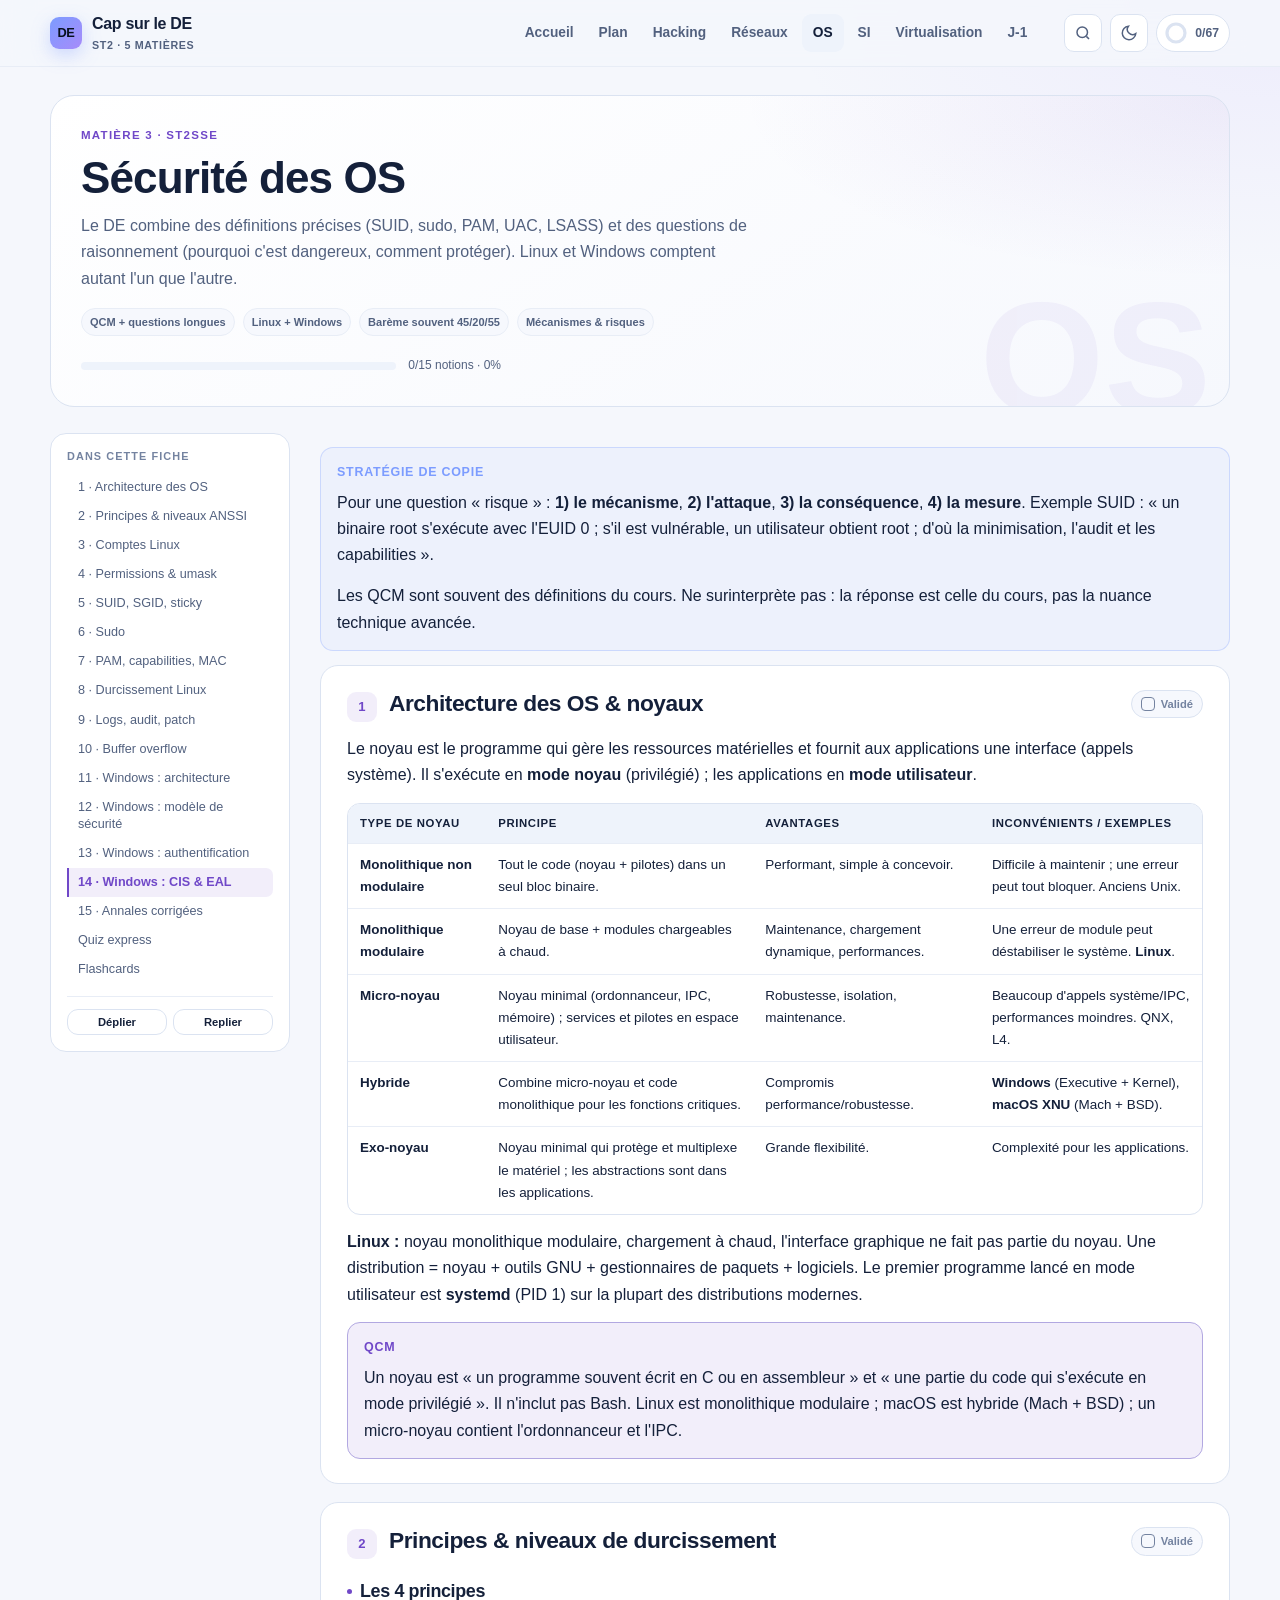
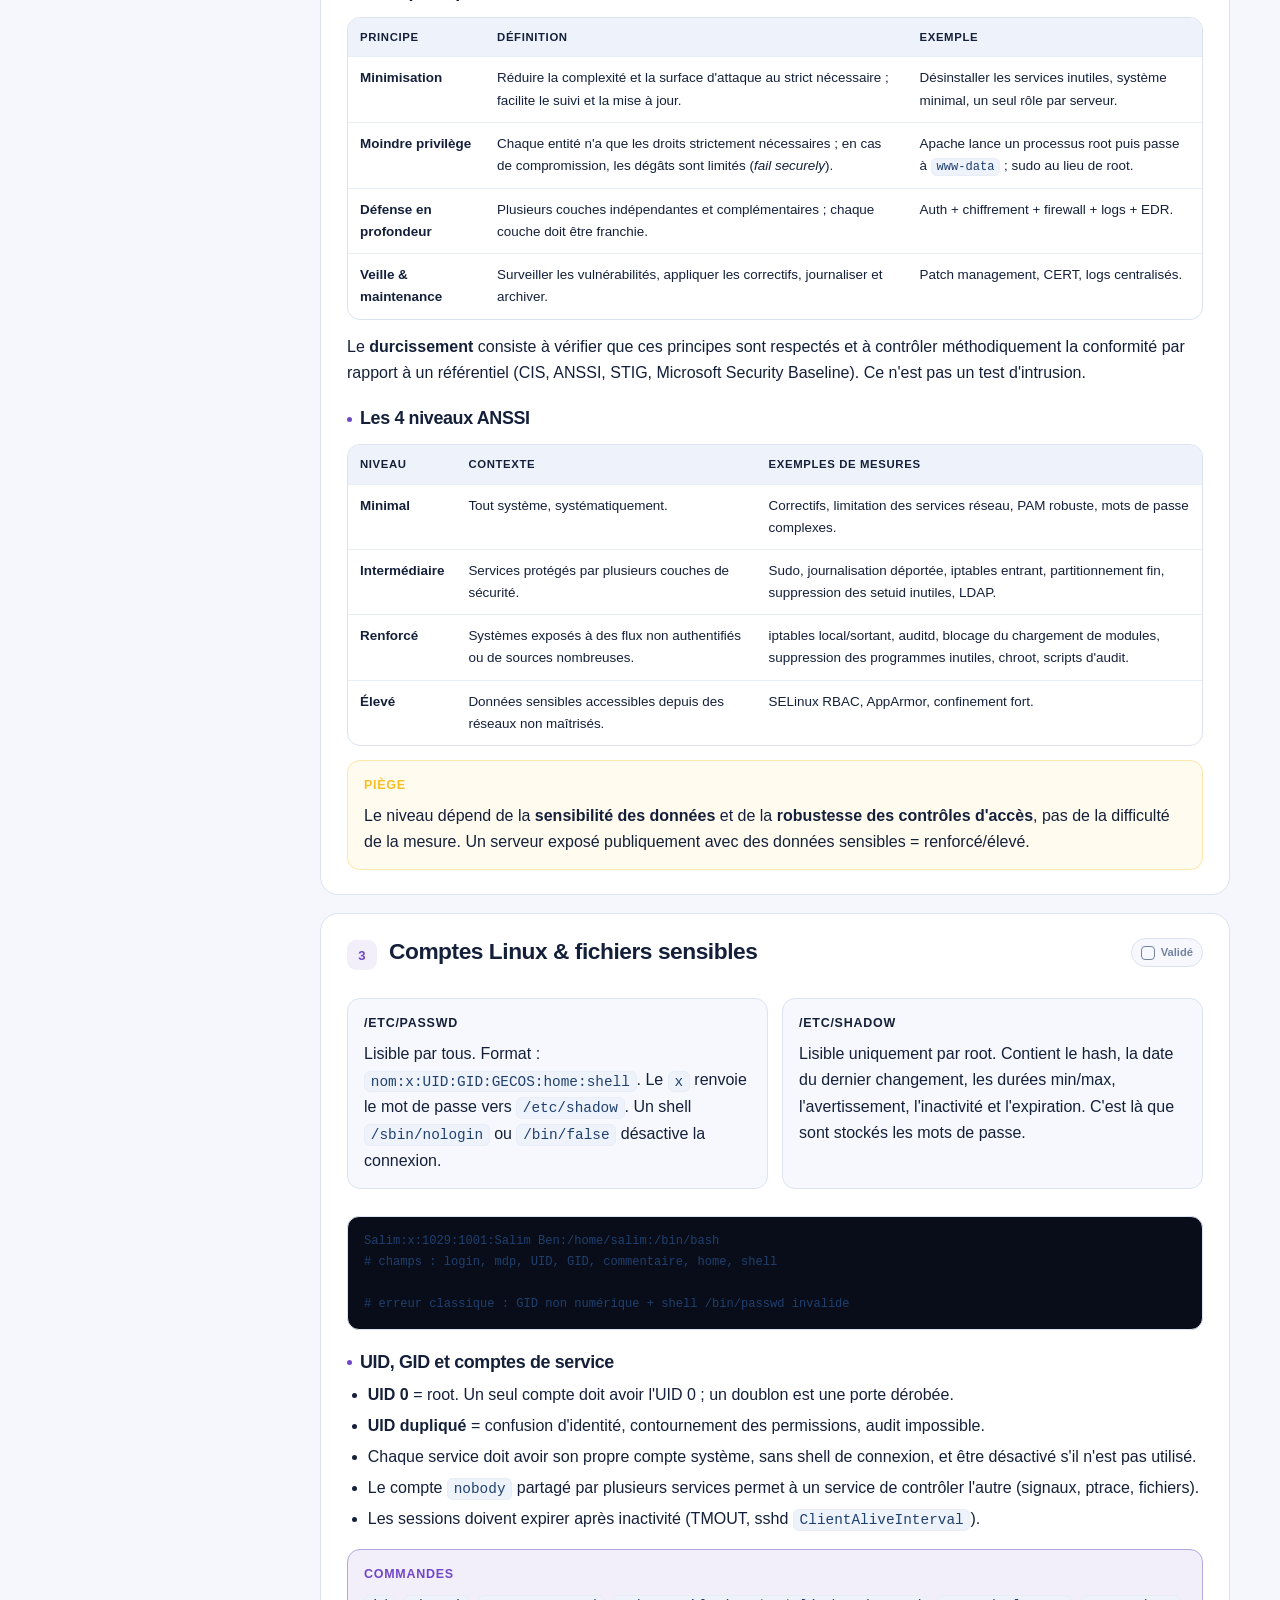
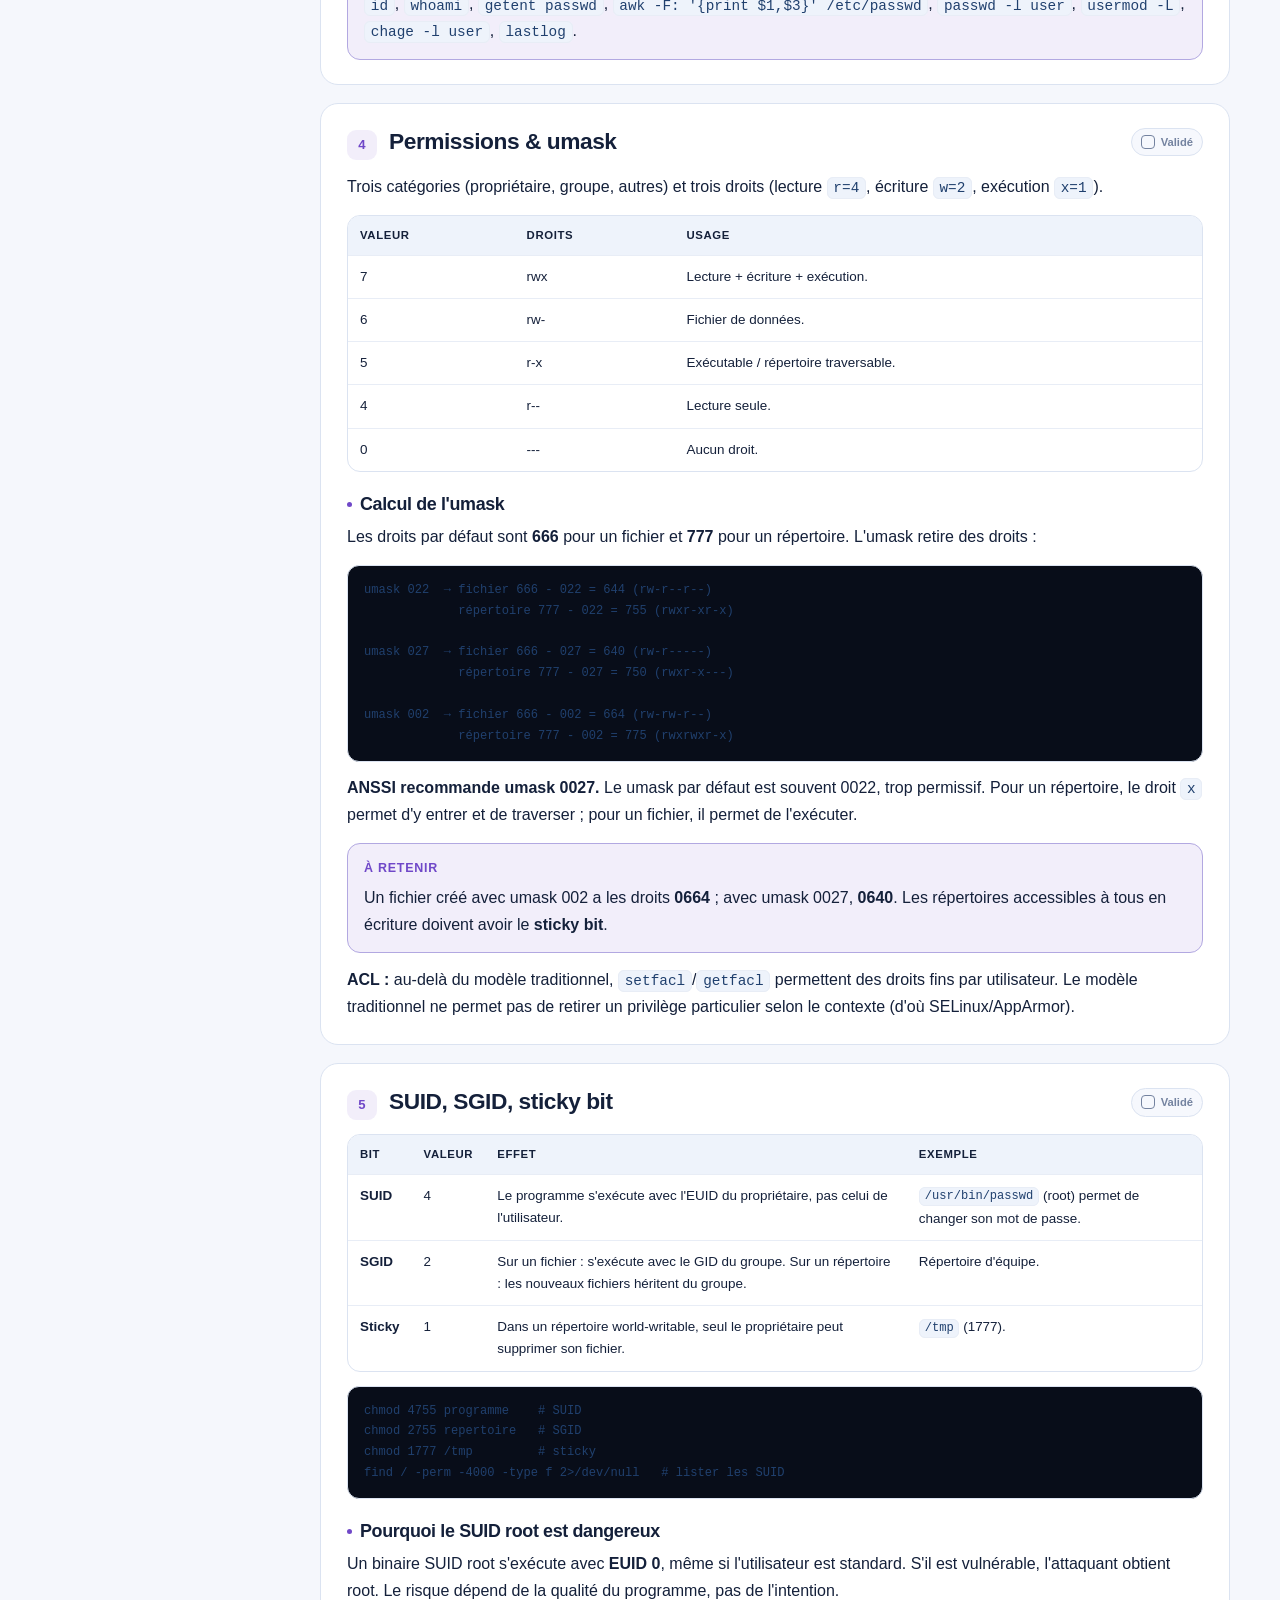
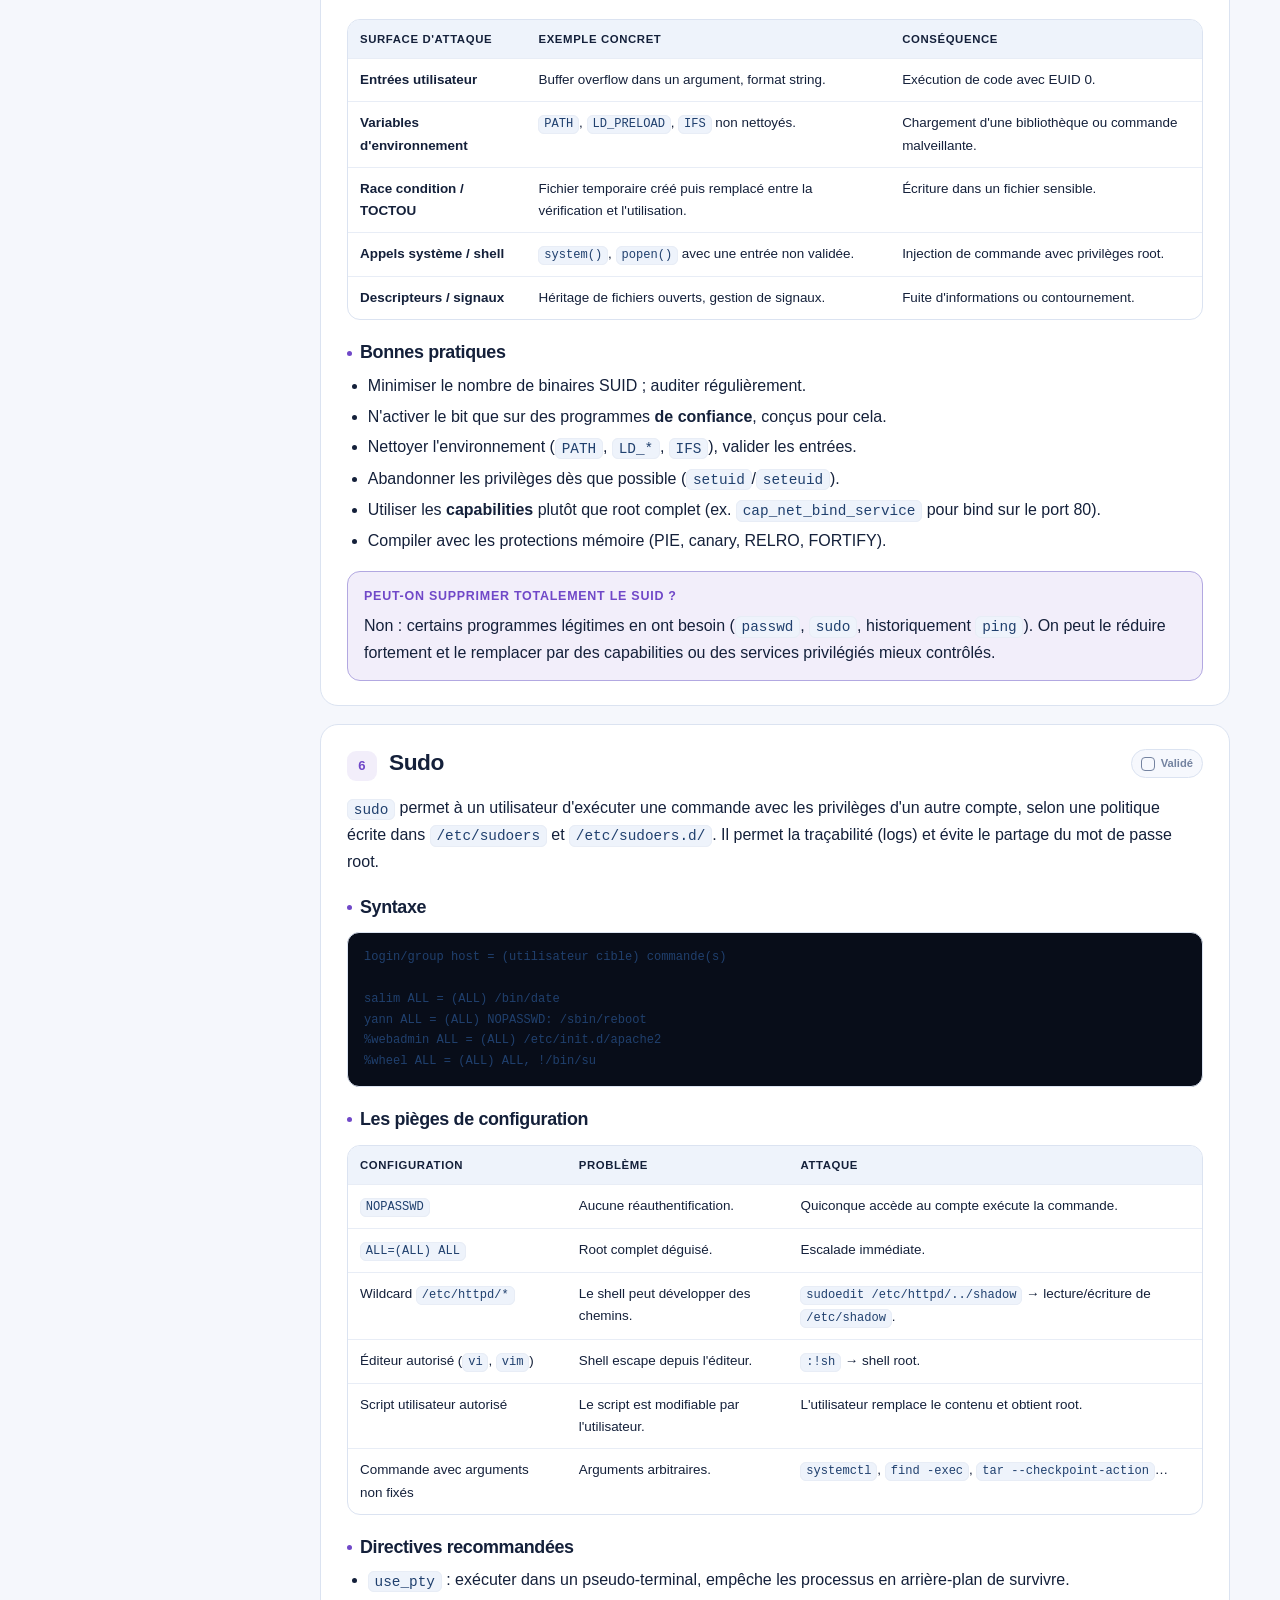
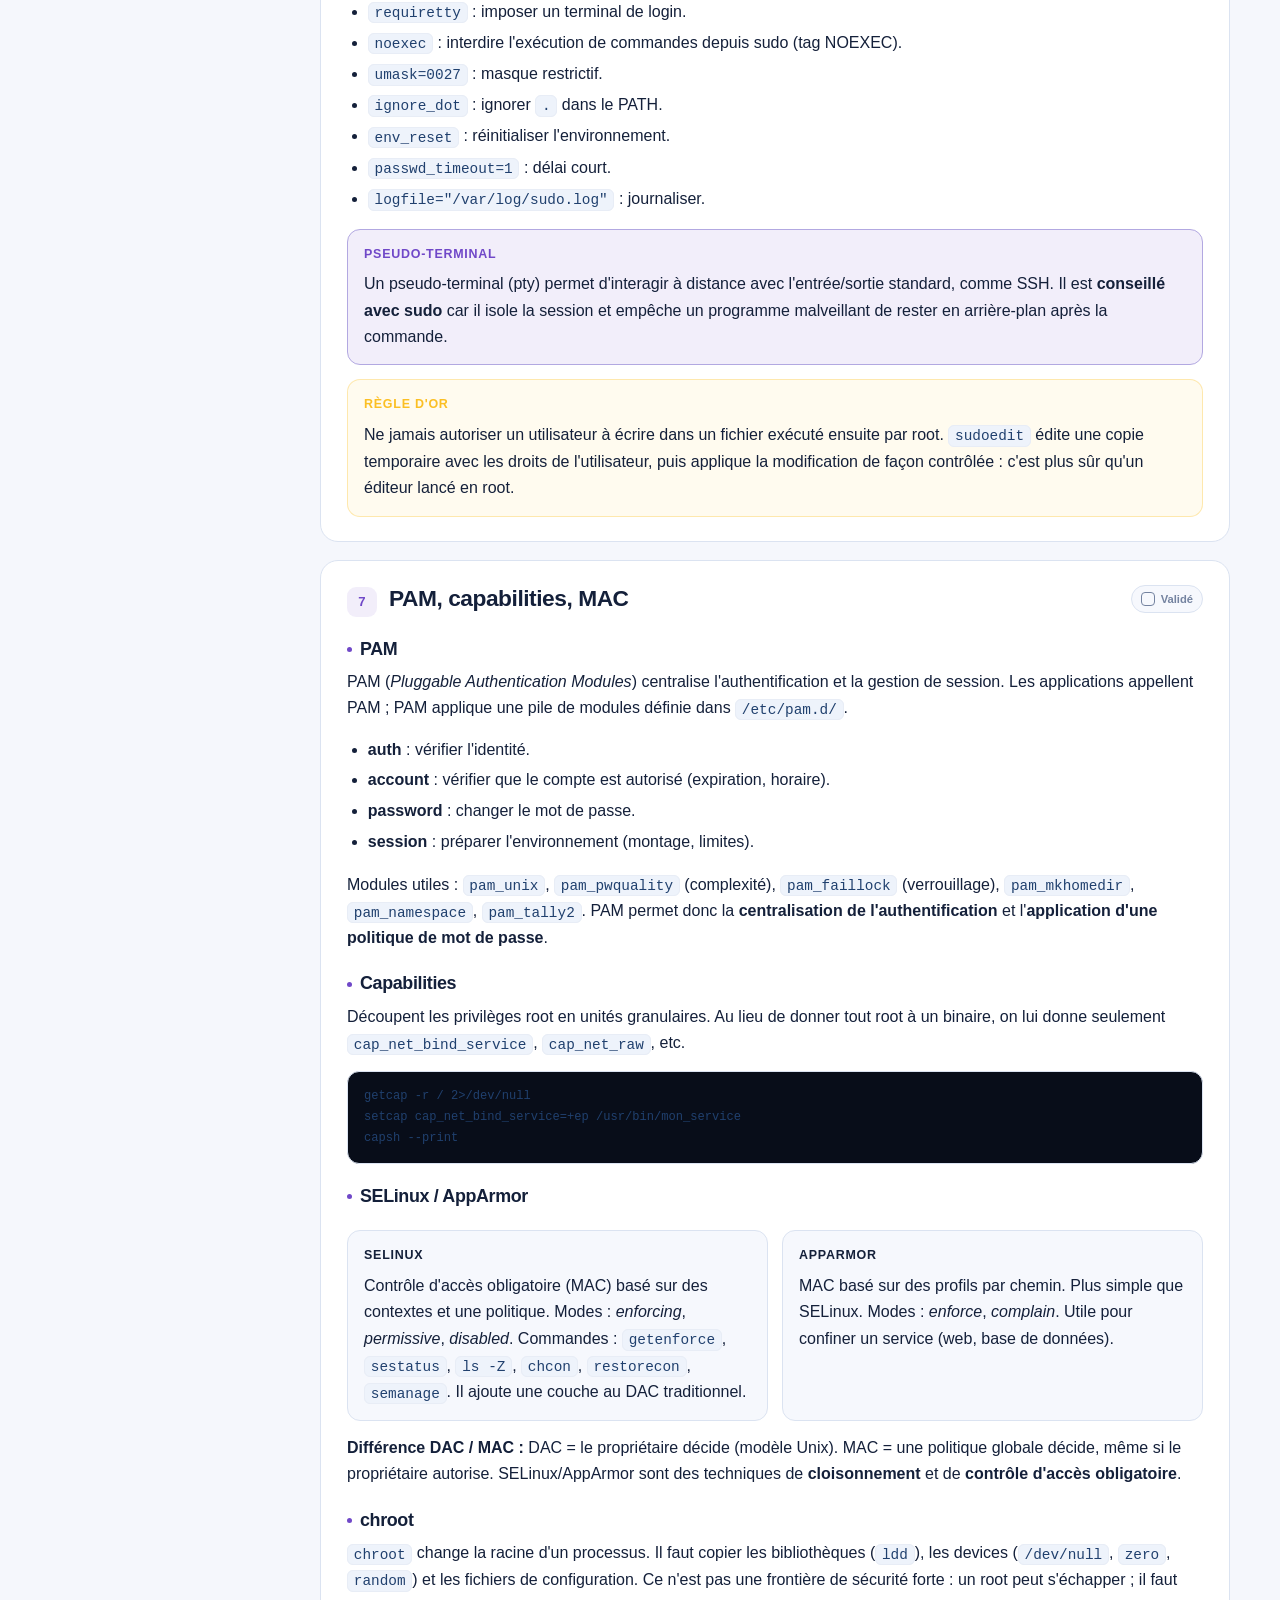
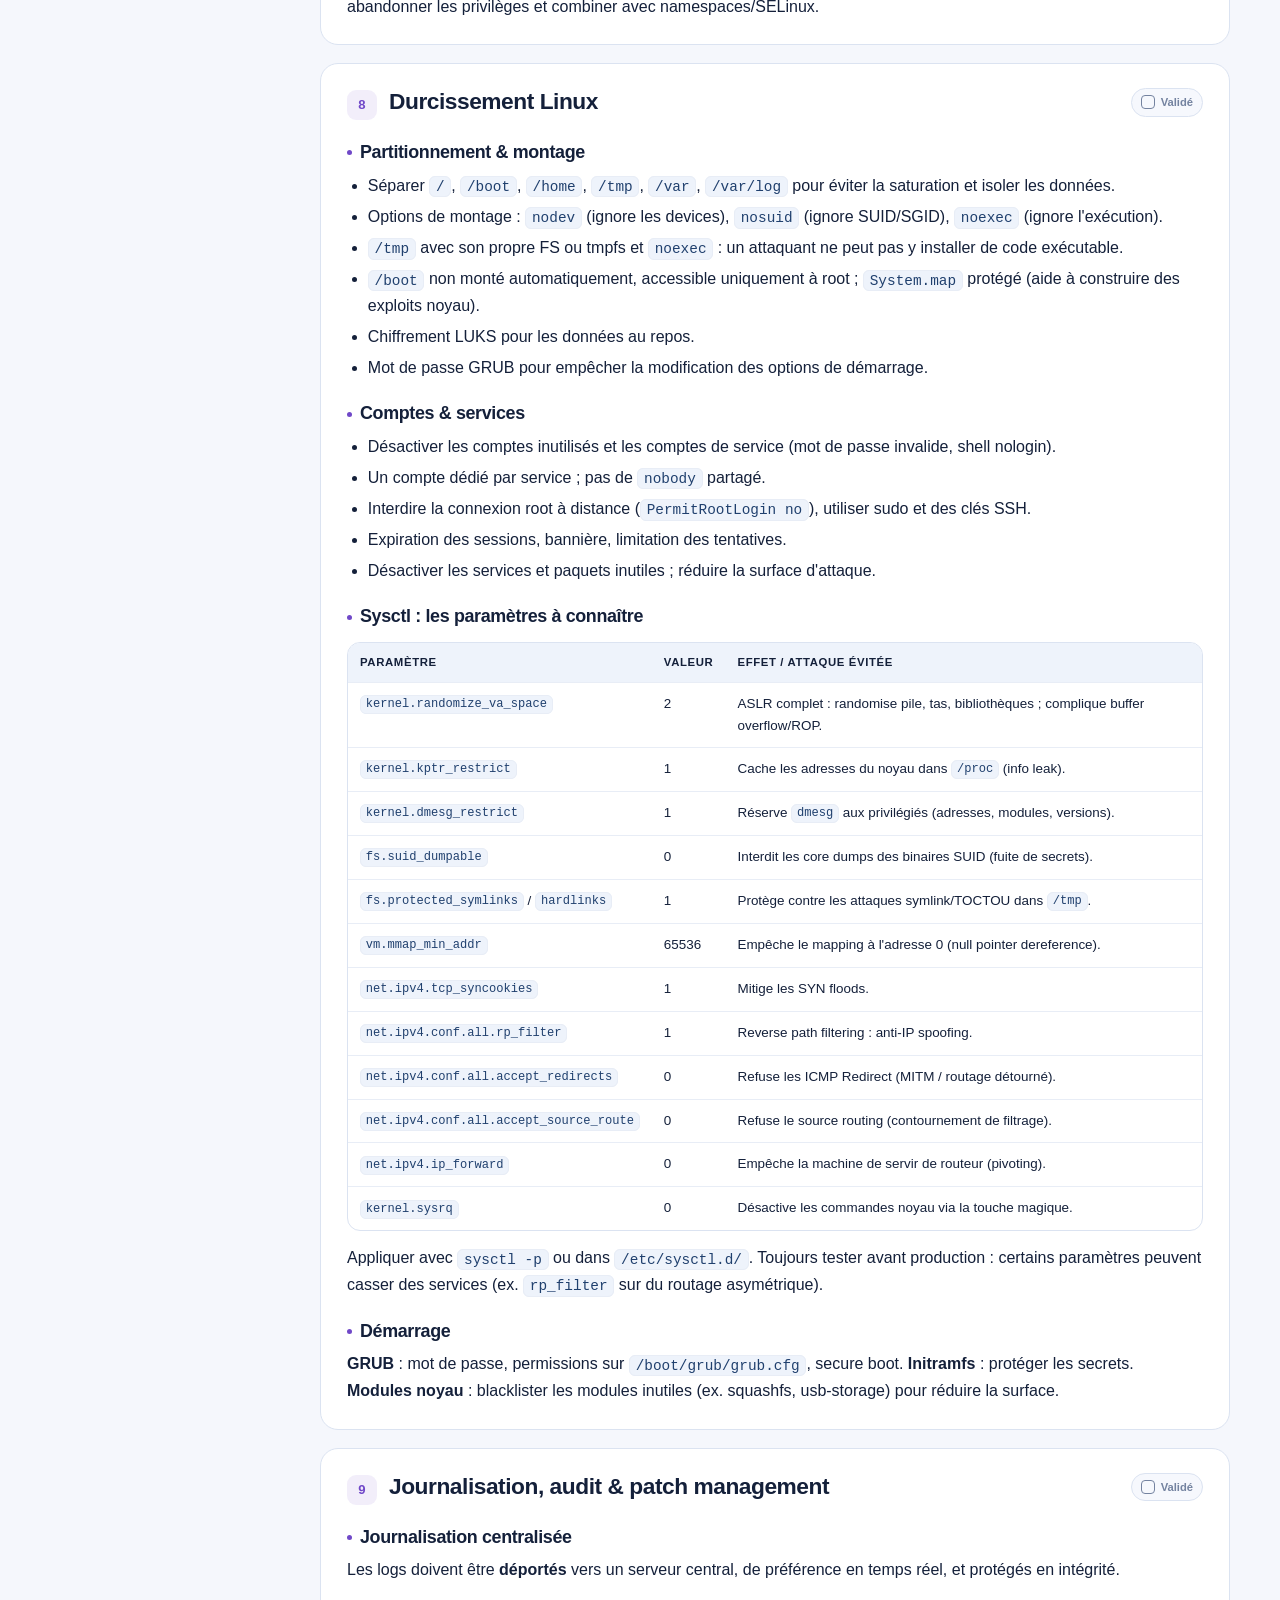
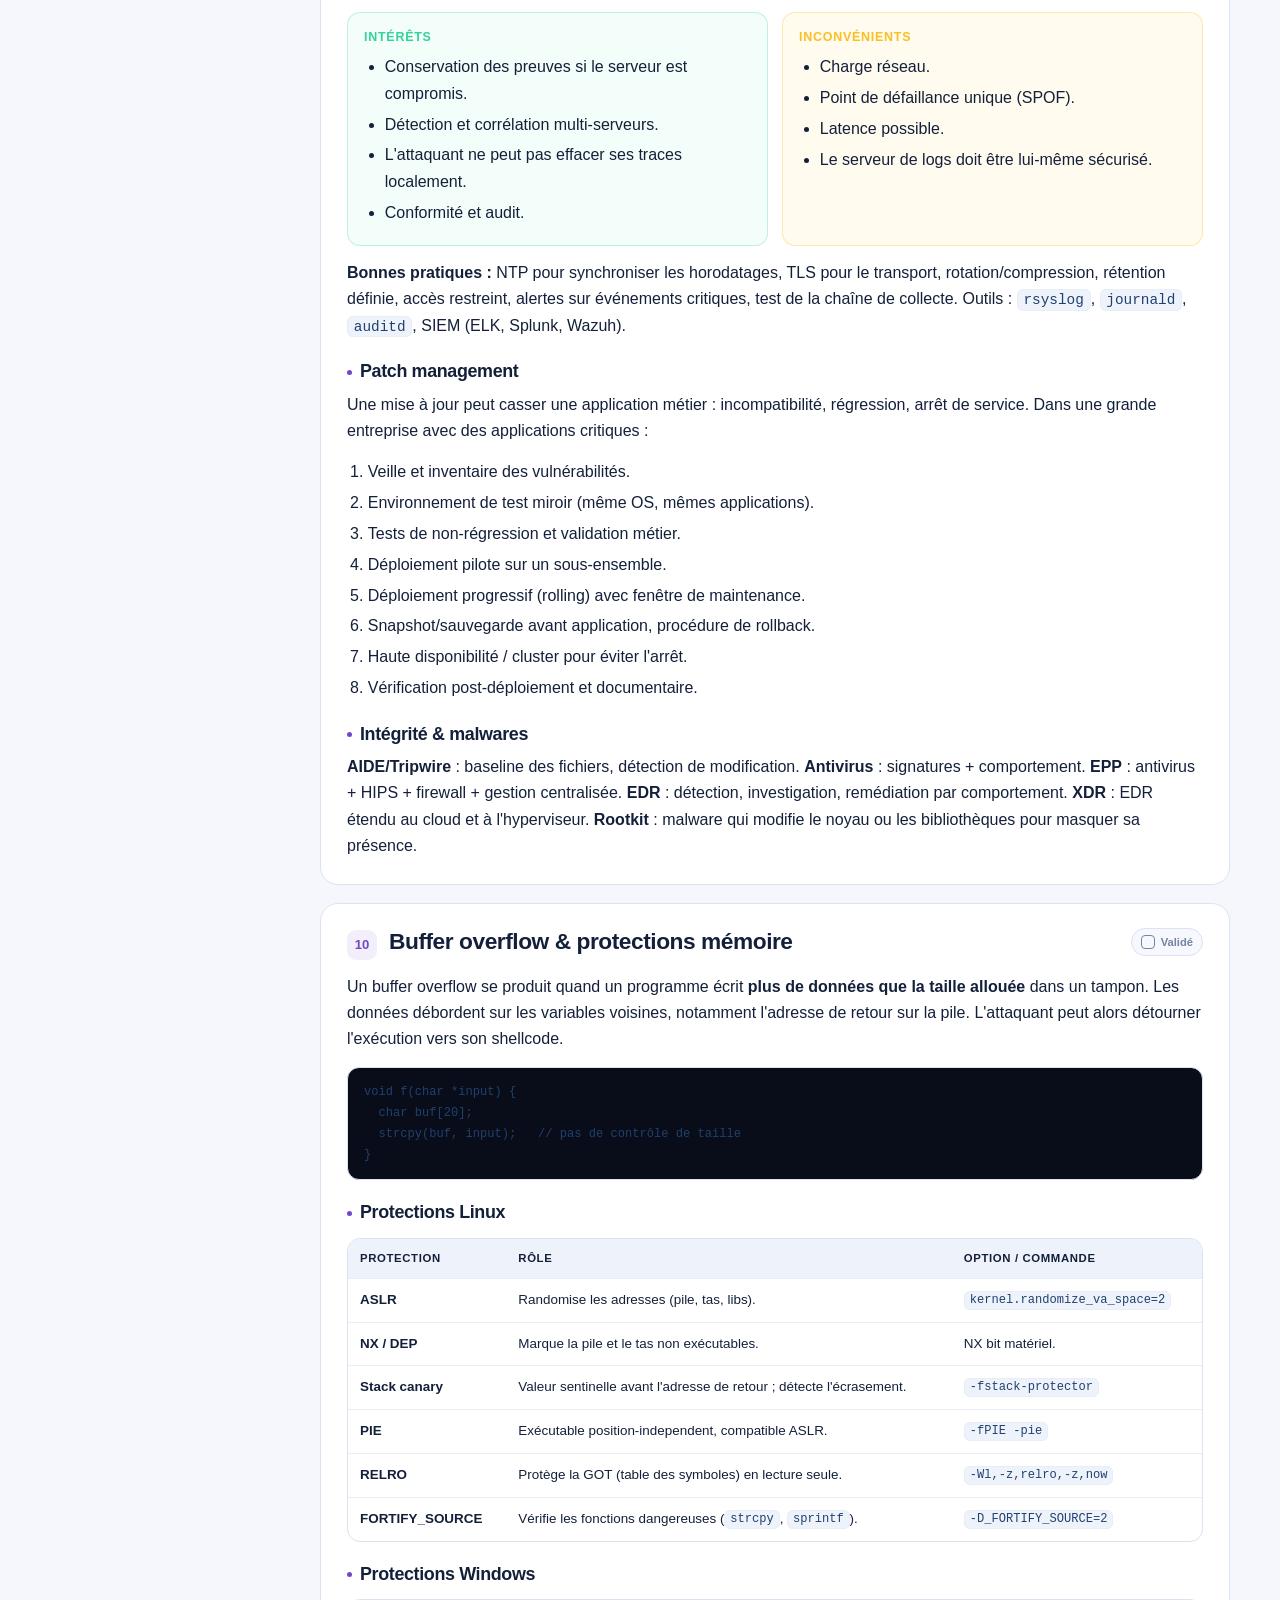
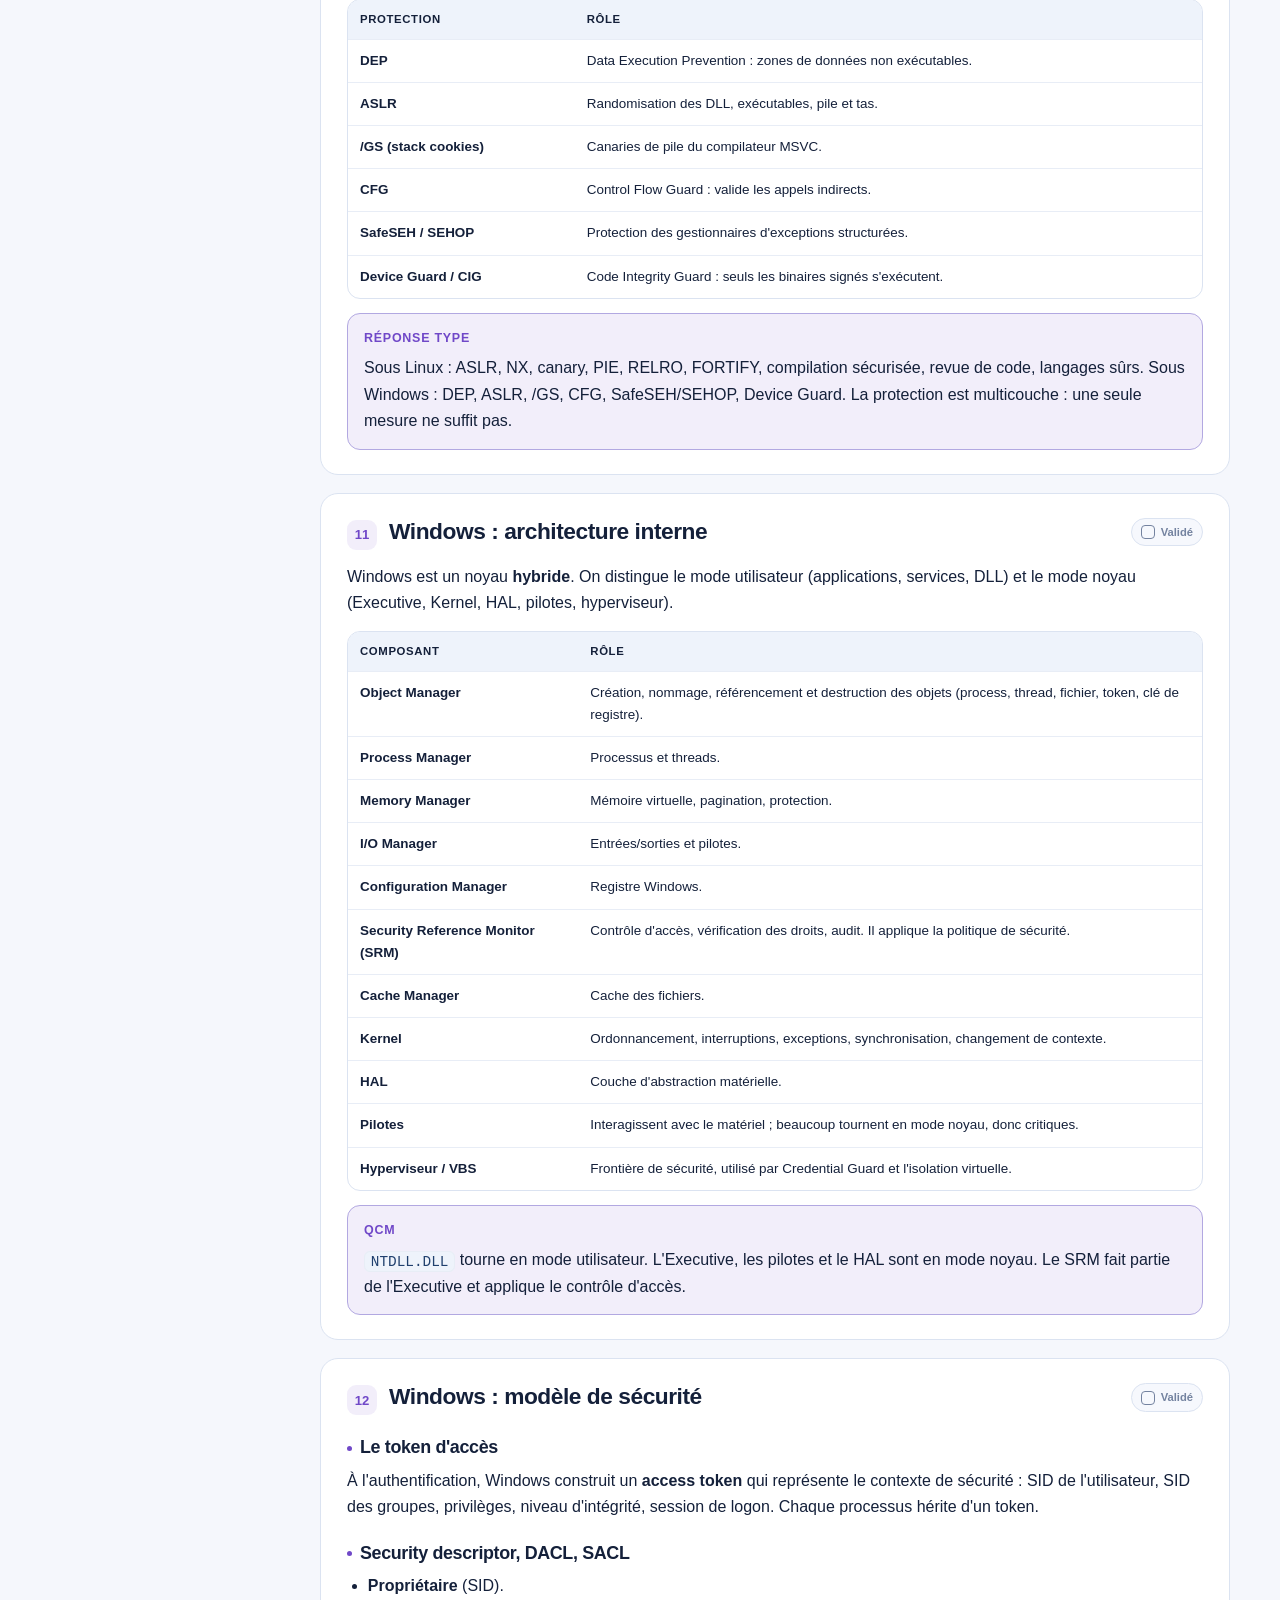
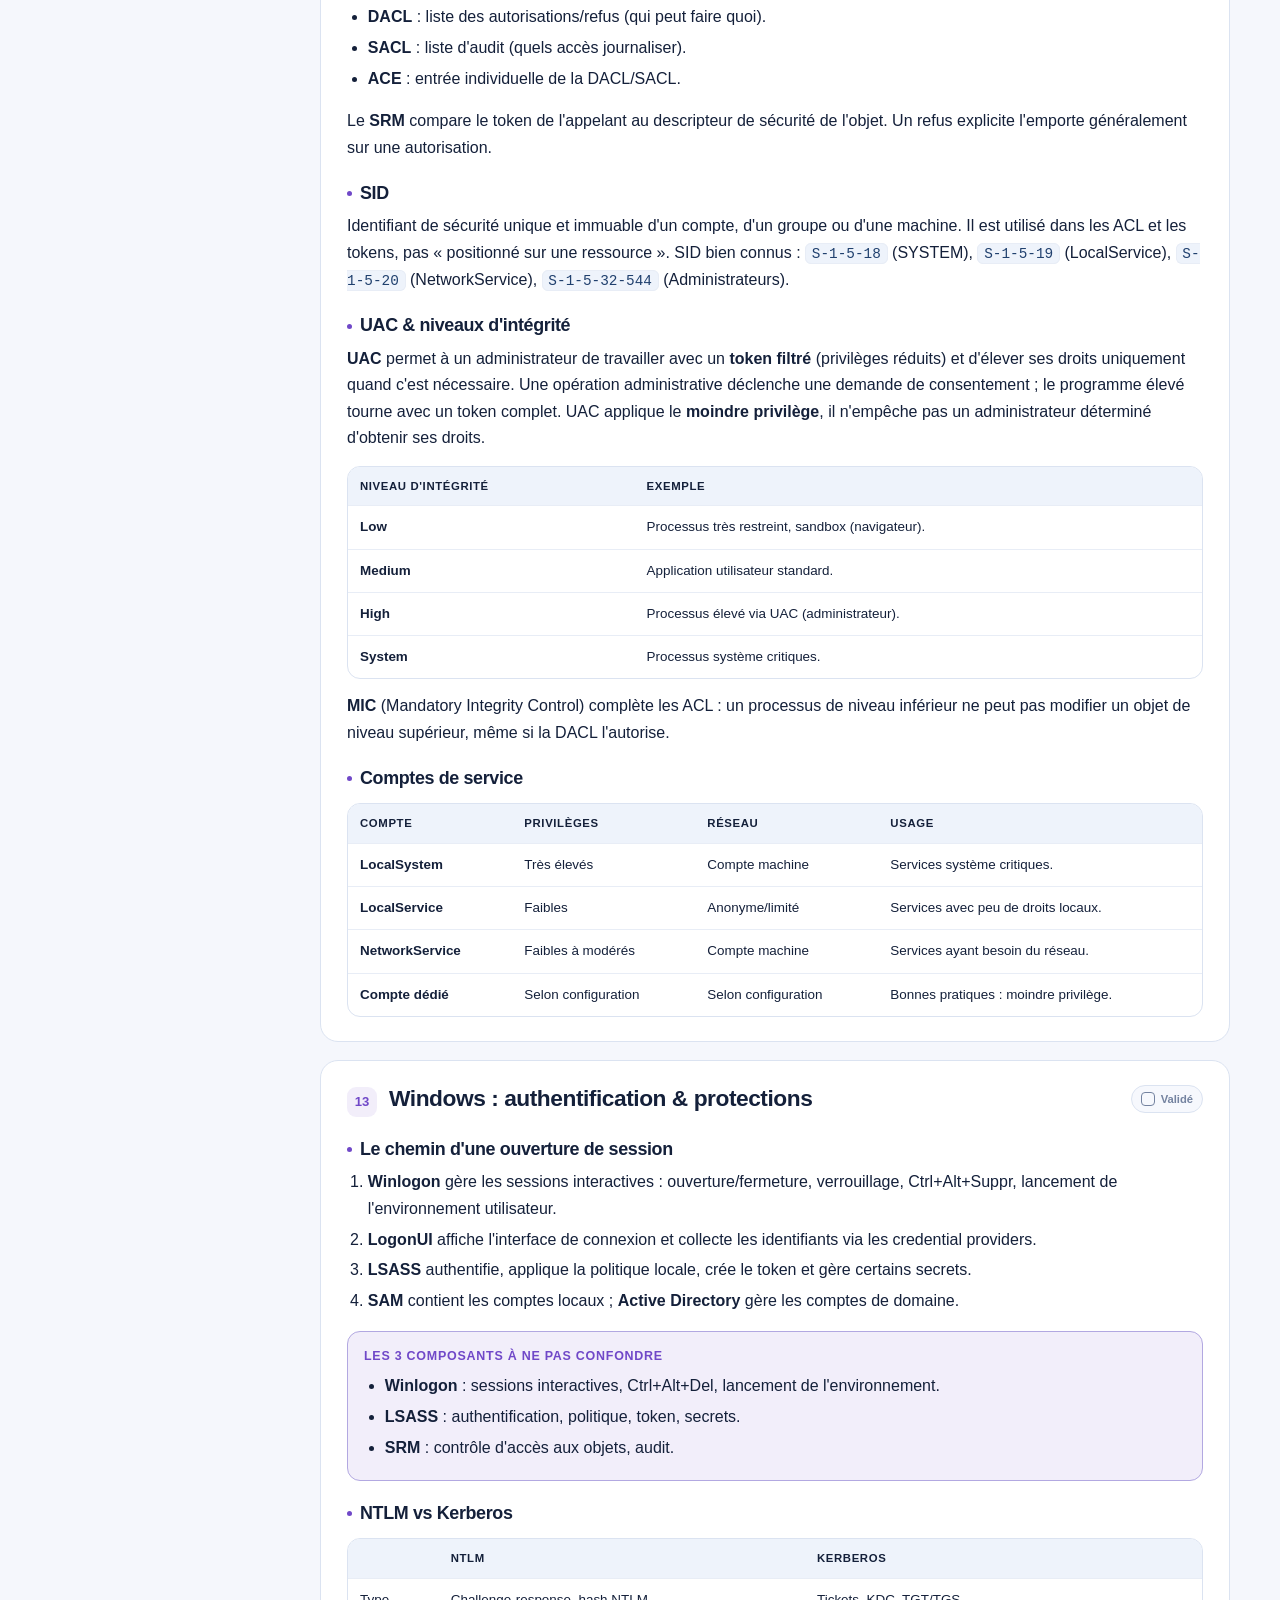
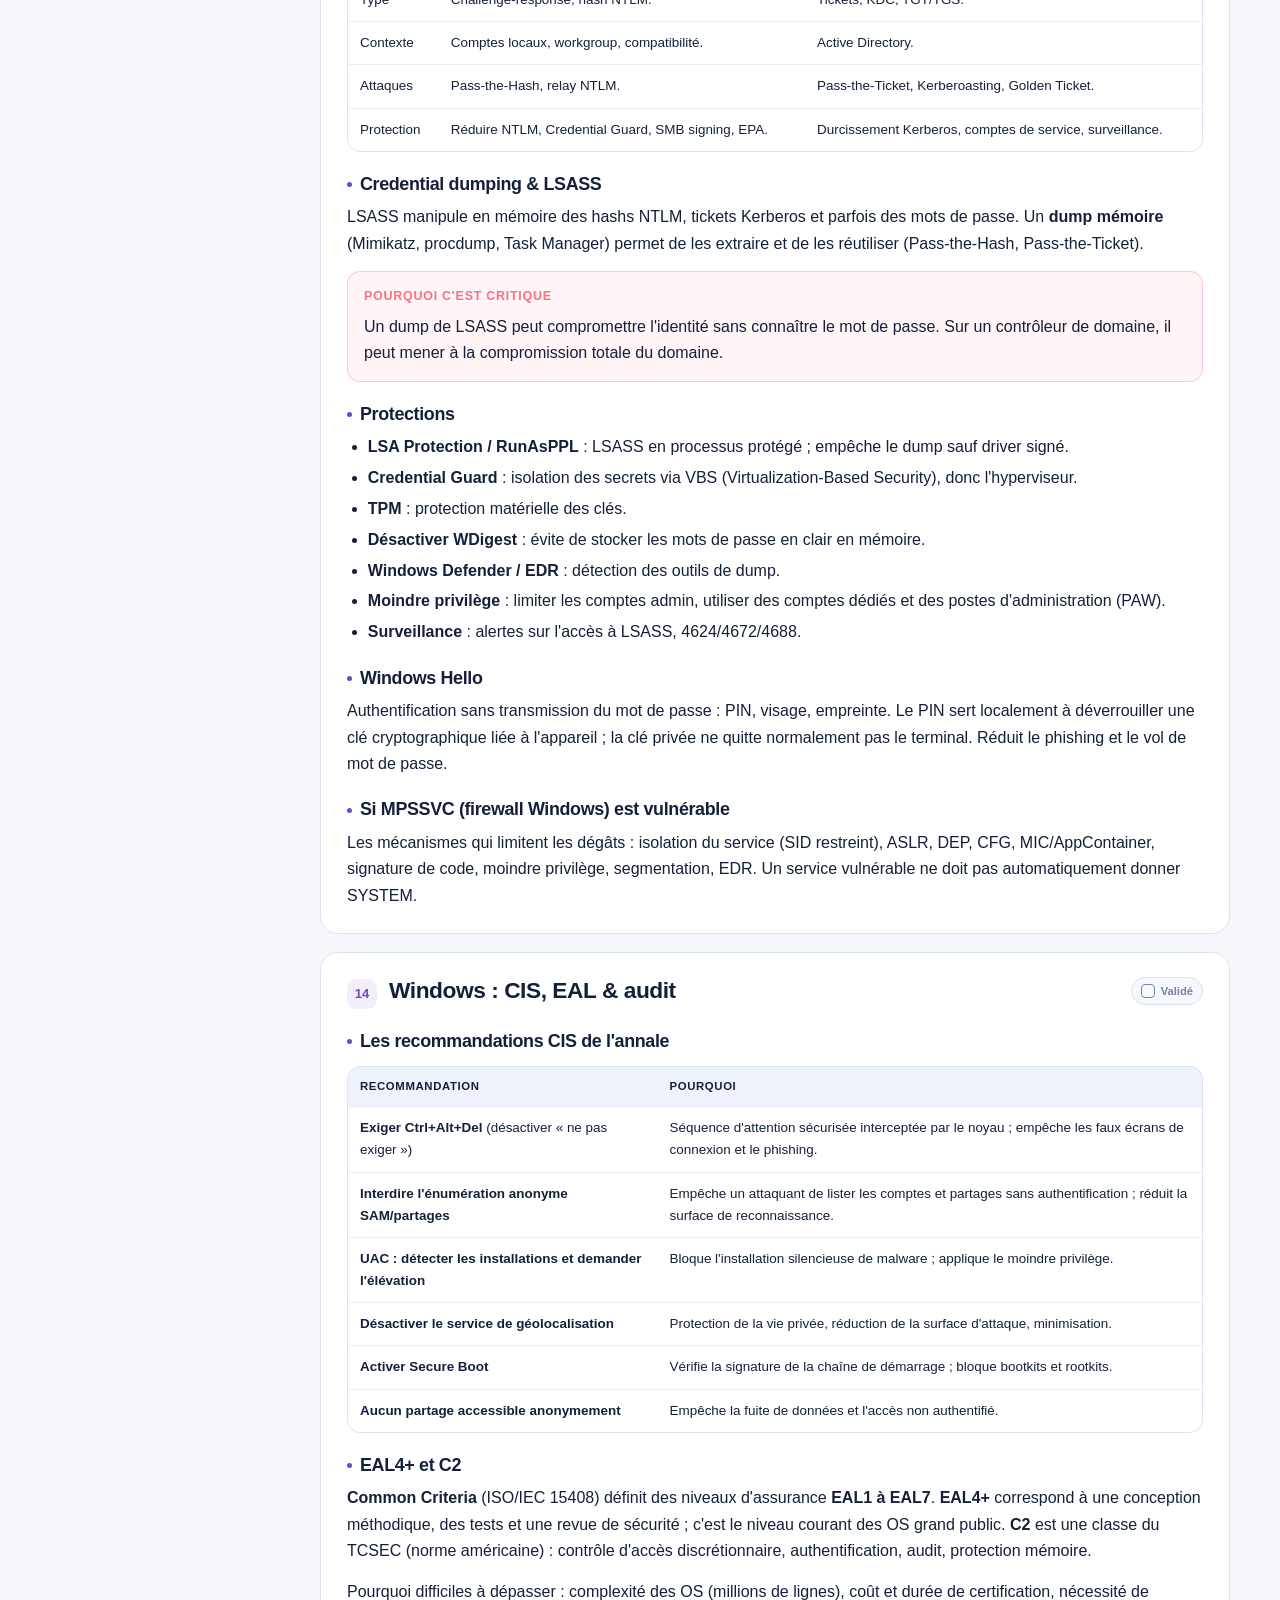
==== os.html @ 3caeb593 "Fiches de révision ST2 interactives" ====
<!DOCTYPE html>
<html lang="fr" data-theme="dark">
<head>
<meta charset="utf-8">
<meta name="viewport" content="width=device-width, initial-scale=1">
<meta name="robots" content="noindex, nofollow">
<title>Sécurité des Systèmes d'exploitation — Cap sur le DE</title>
<meta name="description" content="Fiche Sécurité des OS : Linux, permissions, SUID, sudo, durcissement, buffer overflow, Windows, annales corrigées.">
<link rel="icon" href="assets/favicon.svg" type="image/svg+xml">
<link rel="stylesheet" href="assets/style.css">
</head>
<body style="--subject-color:var(--os);--subject-soft:var(--os-soft)">

<header class="topbar">
  <div class="wrap topbar-inner">
    <a class="brand" href="index.html"><span class="brand-mark">DE</span><span>Cap sur le DE<small>ST2 · 5 matières</small></span></a>
    <nav class="nav-links" aria-label="Navigation principale"><a href="index.html">Accueil</a><a href="plan.html">Plan</a><a href="eh.html">Hacking</a><a href="reseau.html">Réseaux</a><a href="os.html" class="active">OS</a><a href="si.html">SI</a><a href="vs.html">Virtualisation</a><a href="last-minute.html">J-1</a></nav>
    <div class="top-actions">
      <button class="icon-btn" id="btn-search" aria-label="Rechercher"><svg viewBox="0 0 24 24" fill="none" stroke="currentColor" stroke-width="2"><circle cx="11" cy="11" r="7"/><path d="m20 20-3.5-3.5"/></svg></button>
      <button class="icon-btn" id="btn-theme" aria-label="Changer de thème"></button>
      <div class="progress-pill"><svg class="ring" id="top-ring" viewBox="0 0 24 24"><circle class="bg" cx="12" cy="12" r="9"/><circle class="fg" cx="12" cy="12" r="9" stroke-dasharray="56.5" stroke-dashoffset="56.5"/></svg><span class="pp-text" id="top-progress-text">0 %</span></div>
    </div>
  </div>
</header>

<main class="wrap">
  <section class="subject-hero" data-watermark="OS">
    <div class="kicker">Matière 3 · ST2SSE</div>
    <h1>Sécurité des OS</h1>
    <p>Le DE combine des définitions précises (SUID, sudo, PAM, UAC, LSASS) et des questions de raisonnement (pourquoi c'est dangereux, comment protéger). Linux et Windows comptent autant l'un que l'autre.</p>
    <div class="subject-meta"><span class="chip">QCM + questions longues</span><span class="chip">Linux + Windows</span><span class="chip">Barème souvent 45/20/55</span><span class="chip">Mécanismes &amp; risques</span></div>
    <div class="progress-line"><div class="bar"><i></i></div><span id="subject-progress-text">0/15 notions</span></div>
  </section>

  <div class="subject-layout">
    <aside class="toc">
      <h4>Dans cette fiche</h4>
      <a href="#archi">1 · Architecture des OS</a>
      <a href="#principes">2 · Principes &amp; niveaux ANSSI</a>
      <a href="#comptes">3 · Comptes Linux</a>
      <a href="#perms">4 · Permissions &amp; umask</a>
      <a href="#suid">5 · SUID, SGID, sticky</a>
      <a href="#sudo">6 · Sudo</a>
      <a href="#pam">7 · PAM, capabilities, MAC</a>
      <a href="#durci">8 · Durcissement Linux</a>
      <a href="#logs">9 · Logs, audit, patch</a>
      <a href="#bof">10 · Buffer overflow</a>
      <a href="#winarchi">11 · Windows : architecture</a>
      <a href="#winsec">12 · Windows : modèle de sécurité</a>
      <a href="#winauth">13 · Windows : authentification</a>
      <a href="#wincis">14 · Windows : CIS &amp; EAL</a>
      <a href="#annales">15 · Annales corrigées</a>
      <a href="#quiz">Quiz express</a>
      <a href="#flashcards">Flashcards</a>
      <div class="toc-tools"><button class="btn" data-action="expand">Déplier</button><button class="btn" data-action="collapse">Replier</button></div>
    </aside>

    <div class="content">
      <div class="box exam">
        <div class="box-title">Stratégie de copie</div>
        <p>Pour une question « risque » : <strong>1) le mécanisme</strong>, <strong>2) l'attaque</strong>, <strong>3) la conséquence</strong>, <strong>4) la mesure</strong>. Exemple SUID : « un binaire root s'exécute avec l'EUID 0 ; s'il est vulnérable, un utilisateur obtient root ; d'où la minimisation, l'audit et les capabilities ».</p>
        <p>Les QCM sont souvent des définitions du cours. Ne surinterprète pas : la réponse est celle du cours, pas la nuance technique avancée.</p>
      </div>

      <section class="note" id="archi" data-topic="os-1">
        <div class="note-head"><div class="note-num">1</div><h2>Architecture des OS &amp; noyaux</h2><label class="topic-check"><input type="checkbox" data-topic="os-1">Validé</label></div>
        <p>Le noyau est le programme qui gère les ressources matérielles et fournit aux applications une interface (appels système). Il s'exécute en <strong>mode noyau</strong> (privilégié) ; les applications en <strong>mode utilisateur</strong>.</p>
        <div class="table-wrap"><table><thead><tr><th>Type de noyau</th><th>Principe</th><th>Avantages</th><th>Inconvénients / exemples</th></tr></thead><tbody>
          <tr><td><strong>Monolithique non modulaire</strong></td><td>Tout le code (noyau + pilotes) dans un seul bloc binaire.</td><td>Performant, simple à concevoir.</td><td>Difficile à maintenir ; une erreur peut tout bloquer. Anciens Unix.</td></tr>
          <tr><td><strong>Monolithique modulaire</strong></td><td>Noyau de base + modules chargeables à chaud.</td><td>Maintenance, chargement dynamique, performances.</td><td>Une erreur de module peut déstabiliser le système. <strong>Linux</strong>.</td></tr>
          <tr><td><strong>Micro-noyau</strong></td><td>Noyau minimal (ordonnanceur, IPC, mémoire) ; services et pilotes en espace utilisateur.</td><td>Robustesse, isolation, maintenance.</td><td>Beaucoup d'appels système/IPC, performances moindres. QNX, L4.</td></tr>
          <tr><td><strong>Hybride</strong></td><td>Combine micro-noyau et code monolithique pour les fonctions critiques.</td><td>Compromis performance/robustesse.</td><td><strong>Windows</strong> (Executive + Kernel), <strong>macOS XNU</strong> (Mach + BSD).</td></tr>
          <tr><td><strong>Exo-noyau</strong></td><td>Noyau minimal qui protège et multiplexe le matériel ; les abstractions sont dans les applications.</td><td>Grande flexibilité.</td><td>Complexité pour les applications.</td></tr>
        </tbody></table></div>
        <p><strong>Linux :</strong> noyau monolithique modulaire, chargement à chaud, l'interface graphique ne fait pas partie du noyau. Une distribution = noyau + outils GNU + gestionnaires de paquets + logiciels. Le premier programme lancé en mode utilisateur est <strong>systemd</strong> (PID 1) sur la plupart des distributions modernes.</p>
        <div class="box key"><div class="box-title">QCM</div><p>Un noyau est « un programme souvent écrit en C ou en assembleur » et « une partie du code qui s'exécute en mode privilégié ». Il n'inclut pas Bash. Linux est monolithique modulaire ; macOS est hybride (Mach + BSD) ; un micro-noyau contient l'ordonnanceur et l'IPC.</p></div>
      </section>

      <section class="note" id="principes" data-topic="os-2">
        <div class="note-head"><div class="note-num">2</div><h2>Principes &amp; niveaux de durcissement</h2><label class="topic-check"><input type="checkbox" data-topic="os-2">Validé</label></div>
        <h3>Les 4 principes</h3>
        <div class="table-wrap"><table><thead><tr><th>Principe</th><th>Définition</th><th>Exemple</th></tr></thead><tbody>
          <tr><td><strong>Minimisation</strong></td><td>Réduire la complexité et la surface d'attaque au strict nécessaire ; facilite le suivi et la mise à jour.</td><td>Désinstaller les services inutiles, système minimal, un seul rôle par serveur.</td></tr>
          <tr><td><strong>Moindre privilège</strong></td><td>Chaque entité n'a que les droits strictement nécessaires ; en cas de compromission, les dégâts sont limités (<em>fail securely</em>).</td><td>Apache lance un processus root puis passe à <code>www-data</code> ; sudo au lieu de root.</td></tr>
          <tr><td><strong>Défense en profondeur</strong></td><td>Plusieurs couches indépendantes et complémentaires ; chaque couche doit être franchie.</td><td>Auth + chiffrement + firewall + logs + EDR.</td></tr>
          <tr><td><strong>Veille &amp; maintenance</strong></td><td>Surveiller les vulnérabilités, appliquer les correctifs, journaliser et archiver.</td><td>Patch management, CERT, logs centralisés.</td></tr>
        </tbody></table></div>
        <p>Le <strong>durcissement</strong> consiste à vérifier que ces principes sont respectés et à contrôler méthodiquement la conformité par rapport à un référentiel (CIS, ANSSI, STIG, Microsoft Security Baseline). Ce n'est pas un test d'intrusion.</p>

        <h3>Les 4 niveaux ANSSI</h3>
        <div class="table-wrap"><table><thead><tr><th>Niveau</th><th>Contexte</th><th>Exemples de mesures</th></tr></thead><tbody>
          <tr><td><strong>Minimal</strong></td><td>Tout système, systématiquement.</td><td>Correctifs, limitation des services réseau, PAM robuste, mots de passe complexes.</td></tr>
          <tr><td><strong>Intermédiaire</strong></td><td>Services protégés par plusieurs couches de sécurité.</td><td>Sudo, journalisation déportée, iptables entrant, partitionnement fin, suppression des setuid inutiles, LDAP.</td></tr>
          <tr><td><strong>Renforcé</strong></td><td>Systèmes exposés à des flux non authentifiés ou de sources nombreuses.</td><td>iptables local/sortant, auditd, blocage du chargement de modules, suppression des programmes inutiles, chroot, scripts d'audit.</td></tr>
          <tr><td><strong>Élevé</strong></td><td>Données sensibles accessibles depuis des réseaux non maîtrisés.</td><td>SELinux RBAC, AppArmor, confinement fort.</td></tr>
        </tbody></table></div>
        <div class="box warn"><div class="box-title">Piège</div><p>Le niveau dépend de la <strong>sensibilité des données</strong> et de la <strong>robustesse des contrôles d'accès</strong>, pas de la difficulté de la mesure. Un serveur exposé publiquement avec des données sensibles = renforcé/élevé.</p></div>
      </section>

      <section class="note" id="comptes" data-topic="os-3">
        <div class="note-head"><div class="note-num">3</div><h2>Comptes Linux &amp; fichiers sensibles</h2><label class="topic-check"><input type="checkbox" data-topic="os-3">Validé</label></div>
        <div class="grid-2">
          <div class="box"><div class="box-title">/etc/passwd</div><p>Lisible par tous. Format : <code>nom:x:UID:GID:GECOS:home:shell</code>. Le <code>x</code> renvoie le mot de passe vers <code>/etc/shadow</code>. Un shell <code>/sbin/nologin</code> ou <code>/bin/false</code> désactive la connexion.</p></div>
          <div class="box"><div class="box-title">/etc/shadow</div><p>Lisible uniquement par root. Contient le hash, la date du dernier changement, les durées min/max, l'avertissement, l'inactivité et l'expiration. C'est là que sont stockés les mots de passe.</p></div>
        </div>
        <pre><code>Salim:x:1029:1001:Salim Ben:/home/salim:/bin/bash
# champs : login, mdp, UID, GID, commentaire, home, shell

# erreur classique : GID non numérique + shell /bin/passwd invalide</code></pre>
        <h3>UID, GID et comptes de service</h3>
        <ul><li><strong>UID 0</strong> = root. Un seul compte doit avoir l'UID 0 ; un doublon est une porte dérobée.</li><li><strong>UID dupliqué</strong> = confusion d'identité, contournement des permissions, audit impossible.</li><li>Chaque service doit avoir son propre compte système, sans shell de connexion, et être désactivé s'il n'est pas utilisé.</li><li>Le compte <code>nobody</code> partagé par plusieurs services permet à un service de contrôler l'autre (signaux, ptrace, fichiers).</li><li>Les sessions doivent expirer après inactivité (TMOUT, sshd <code>ClientAliveInterval</code>).</li></ul>
        <div class="box key"><div class="box-title">Commandes</div><p><code>id</code>, <code>whoami</code>, <code>getent passwd</code>, <code>awk -F: '{print $1,$3}' /etc/passwd</code>, <code>passwd -l user</code>, <code>usermod -L</code>, <code>chage -l user</code>, <code>lastlog</code>.</p></div>
      </section>

      <section class="note" id="perms" data-topic="os-4">
        <div class="note-head"><div class="note-num">4</div><h2>Permissions &amp; umask</h2><label class="topic-check"><input type="checkbox" data-topic="os-4">Validé</label></div>
        <p>Trois catégories (propriétaire, groupe, autres) et trois droits (lecture <code>r=4</code>, écriture <code>w=2</code>, exécution <code>x=1</code>).</p>
        <div class="table-wrap"><table><thead><tr><th>Valeur</th><th>Droits</th><th>Usage</th></tr></thead><tbody>
          <tr><td>7</td><td>rwx</td><td>Lecture + écriture + exécution.</td></tr>
          <tr><td>6</td><td>rw-</td><td>Fichier de données.</td></tr>
          <tr><td>5</td><td>r-x</td><td>Exécutable / répertoire traversable.</td></tr>
          <tr><td>4</td><td>r--</td><td>Lecture seule.</td></tr>
          <tr><td>0</td><td>---</td><td>Aucun droit.</td></tr>
        </tbody></table></div>
        <h3>Calcul de l'umask</h3>
        <p>Les droits par défaut sont <strong>666</strong> pour un fichier et <strong>777</strong> pour un répertoire. L'umask retire des droits :</p>
        <pre><code>umask 022  → fichier 666 - 022 = 644 (rw-r--r--)
             répertoire 777 - 022 = 755 (rwxr-xr-x)

umask 027  → fichier 666 - 027 = 640 (rw-r-----)
             répertoire 777 - 027 = 750 (rwxr-x---)

umask 002  → fichier 666 - 002 = 664 (rw-rw-r--)
             répertoire 777 - 002 = 775 (rwxrwxr-x)</code></pre>
        <p><strong>ANSSI recommande umask 0027.</strong> Le umask par défaut est souvent 0022, trop permissif. Pour un répertoire, le droit <code>x</code> permet d'y entrer et de traverser ; pour un fichier, il permet de l'exécuter.</p>
        <div class="box key"><div class="box-title">À retenir</div><p>Un fichier créé avec umask 002 a les droits <strong>0664</strong> ; avec umask 0027, <strong>0640</strong>. Les répertoires accessibles à tous en écriture doivent avoir le <strong>sticky bit</strong>.</p></div>
        <p><strong>ACL :</strong> au-delà du modèle traditionnel, <code>setfacl</code>/<code>getfacl</code> permettent des droits fins par utilisateur. Le modèle traditionnel ne permet pas de retirer un privilège particulier selon le contexte (d'où SELinux/AppArmor).</p>
      </section>

      <section class="note" id="suid" data-topic="os-5">
        <div class="note-head"><div class="note-num">5</div><h2>SUID, SGID, sticky bit</h2><label class="topic-check"><input type="checkbox" data-topic="os-5">Validé</label></div>
        <div class="table-wrap"><table><thead><tr><th>Bit</th><th>Valeur</th><th>Effet</th><th>Exemple</th></tr></thead><tbody>
          <tr><td><strong>SUID</strong></td><td>4</td><td>Le programme s'exécute avec l'EUID du propriétaire, pas celui de l'utilisateur.</td><td><code>/usr/bin/passwd</code> (root) permet de changer son mot de passe.</td></tr>
          <tr><td><strong>SGID</strong></td><td>2</td><td>Sur un fichier : s'exécute avec le GID du groupe. Sur un répertoire : les nouveaux fichiers héritent du groupe.</td><td>Répertoire d'équipe.</td></tr>
          <tr><td><strong>Sticky</strong></td><td>1</td><td>Dans un répertoire world-writable, seul le propriétaire peut supprimer son fichier.</td><td><code>/tmp</code> (1777).</td></tr>
        </tbody></table></div>
        <pre><code>chmod 4755 programme    # SUID
chmod 2755 repertoire   # SGID
chmod 1777 /tmp         # sticky
find / -perm -4000 -type f 2>/dev/null   # lister les SUID</code></pre>
        <h3>Pourquoi le SUID root est dangereux</h3>
        <p>Un binaire SUID root s'exécute avec <strong>EUID 0</strong>, même si l'utilisateur est standard. S'il est vulnérable, l'attaquant obtient root. Le risque dépend de la qualité du programme, pas de l'intention.</p>
        <div class="table-wrap"><table><thead><tr><th>Surface d'attaque</th><th>Exemple concret</th><th>Conséquence</th></tr></thead><tbody>
          <tr><td><strong>Entrées utilisateur</strong></td><td>Buffer overflow dans un argument, format string.</td><td>Exécution de code avec EUID 0.</td></tr>
          <tr><td><strong>Variables d'environnement</strong></td><td><code>PATH</code>, <code>LD_PRELOAD</code>, <code>IFS</code> non nettoyés.</td><td>Chargement d'une bibliothèque ou commande malveillante.</td></tr>
          <tr><td><strong>Race condition / TOCTOU</strong></td><td>Fichier temporaire créé puis remplacé entre la vérification et l'utilisation.</td><td>Écriture dans un fichier sensible.</td></tr>
          <tr><td><strong>Appels système / shell</strong></td><td><code>system()</code>, <code>popen()</code> avec une entrée non validée.</td><td>Injection de commande avec privilèges root.</td></tr>
          <tr><td><strong>Descripteurs / signaux</strong></td><td>Héritage de fichiers ouverts, gestion de signaux.</td><td>Fuite d'informations ou contournement.</td></tr>
        </tbody></table></div>
        <h3>Bonnes pratiques</h3>
        <ul><li>Minimiser le nombre de binaires SUID ; auditer régulièrement.</li><li>N'activer le bit que sur des programmes <strong>de confiance</strong>, conçus pour cela.</li><li>Nettoyer l'environnement (<code>PATH</code>, <code>LD_*</code>, <code>IFS</code>), valider les entrées.</li><li>Abandonner les privilèges dès que possible (<code>setuid</code>/<code>seteuid</code>).</li><li>Utiliser les <strong>capabilities</strong> plutôt que root complet (ex. <code>cap_net_bind_service</code> pour bind sur le port 80).</li><li>Compiler avec les protections mémoire (PIE, canary, RELRO, FORTIFY).</li></ul>
        <div class="box key"><div class="box-title">Peut-on supprimer totalement le SUID ?</div><p>Non : certains programmes légitimes en ont besoin (<code>passwd</code>, <code>sudo</code>, historiquement <code>ping</code>). On peut le réduire fortement et le remplacer par des capabilities ou des services privilégiés mieux contrôlés.</p></div>
      </section>

      <section class="note" id="sudo" data-topic="os-6">
        <div class="note-head"><div class="note-num">6</div><h2>Sudo</h2><label class="topic-check"><input type="checkbox" data-topic="os-6">Validé</label></div>
        <p><code>sudo</code> permet à un utilisateur d'exécuter une commande avec les privilèges d'un autre compte, selon une politique écrite dans <code>/etc/sudoers</code> et <code>/etc/sudoers.d/</code>. Il permet la traçabilité (logs) et évite le partage du mot de passe root.</p>
        <h3>Syntaxe</h3>
        <pre><code>login/group host = (utilisateur cible) commande(s)

salim ALL = (ALL) /bin/date
yann ALL = (ALL) NOPASSWD: /sbin/reboot
%webadmin ALL = (ALL) /etc/init.d/apache2
%wheel ALL = (ALL) ALL, !/bin/su</code></pre>
        <h3>Les pièges de configuration</h3>
        <div class="table-wrap"><table><thead><tr><th>Configuration</th><th>Problème</th><th>Attaque</th></tr></thead><tbody>
          <tr><td><code>NOPASSWD</code></td><td>Aucune réauthentification.</td><td>Quiconque accède au compte exécute la commande.</td></tr>
          <tr><td><code>ALL=(ALL) ALL</code></td><td>Root complet déguisé.</td><td>Escalade immédiate.</td></tr>
          <tr><td>Wildcard <code>/etc/httpd/*</code></td><td>Le shell peut développer des chemins.</td><td><code>sudoedit /etc/httpd/../shadow</code> → lecture/écriture de <code>/etc/shadow</code>.</td></tr>
          <tr><td>Éditeur autorisé (<code>vi</code>, <code>vim</code>)</td><td>Shell escape depuis l'éditeur.</td><td><code>:!sh</code> → shell root.</td></tr>
          <tr><td>Script utilisateur autorisé</td><td>Le script est modifiable par l'utilisateur.</td><td>L'utilisateur remplace le contenu et obtient root.</td></tr>
          <tr><td>Commande avec arguments non fixés</td><td>Arguments arbitraires.</td><td><code>systemctl</code>, <code>find -exec</code>, <code>tar --checkpoint-action</code>…</td></tr>
        </tbody></table></div>
        <h3>Directives recommandées</h3>
        <ul><li><code>use_pty</code> : exécuter dans un pseudo-terminal, empêche les processus en arrière-plan de survivre.</li><li><code>requiretty</code> : imposer un terminal de login.</li><li><code>noexec</code> : interdire l'exécution de commandes depuis sudo (tag NOEXEC).</li><li><code>umask=0027</code> : masque restrictif.</li><li><code>ignore_dot</code> : ignorer <code>.</code> dans le PATH.</li><li><code>env_reset</code> : réinitialiser l'environnement.</li><li><code>passwd_timeout=1</code> : délai court.</li><li><code>logfile="/var/log/sudo.log"</code> : journaliser.</li></ul>
        <div class="box key"><div class="box-title">Pseudo-terminal</div><p>Un pseudo-terminal (pty) permet d'interagir à distance avec l'entrée/sortie standard, comme SSH. Il est <strong>conseillé avec sudo</strong> car il isole la session et empêche un programme malveillant de rester en arrière-plan après la commande.</p></div>
        <div class="box warn"><div class="box-title">Règle d'or</div><p>Ne jamais autoriser un utilisateur à écrire dans un fichier exécuté ensuite par root. <code>sudoedit</code> édite une copie temporaire avec les droits de l'utilisateur, puis applique la modification de façon contrôlée : c'est plus sûr qu'un éditeur lancé en root.</p></div>
      </section>

      <section class="note" id="pam" data-topic="os-7">
        <div class="note-head"><div class="note-num">7</div><h2>PAM, capabilities, MAC</h2><label class="topic-check"><input type="checkbox" data-topic="os-7">Validé</label></div>
        <h3>PAM</h3>
        <p>PAM (<em>Pluggable Authentication Modules</em>) centralise l'authentification et la gestion de session. Les applications appellent PAM ; PAM applique une pile de modules définie dans <code>/etc/pam.d/</code>.</p>
        <ul><li><strong>auth</strong> : vérifier l'identité.</li><li><strong>account</strong> : vérifier que le compte est autorisé (expiration, horaire).</li><li><strong>password</strong> : changer le mot de passe.</li><li><strong>session</strong> : préparer l'environnement (montage, limites).</li></ul>
        <p>Modules utiles : <code>pam_unix</code>, <code>pam_pwquality</code> (complexité), <code>pam_faillock</code> (verrouillage), <code>pam_mkhomedir</code>, <code>pam_namespace</code>, <code>pam_tally2</code>. PAM permet donc la <strong>centralisation de l'authentification</strong> et l'<strong>application d'une politique de mot de passe</strong>.</p>
        <h3>Capabilities</h3>
        <p>Découpent les privilèges root en unités granulaires. Au lieu de donner tout root à un binaire, on lui donne seulement <code>cap_net_bind_service</code>, <code>cap_net_raw</code>, etc.</p>
        <pre><code>getcap -r / 2>/dev/null
setcap cap_net_bind_service=+ep /usr/bin/mon_service
capsh --print</code></pre>
        <h3>SELinux / AppArmor</h3>
        <div class="grid-2">
          <div class="box"><div class="box-title">SELinux</div><p>Contrôle d'accès obligatoire (MAC) basé sur des contextes et une politique. Modes : <em>enforcing</em>, <em>permissive</em>, <em>disabled</em>. Commandes : <code>getenforce</code>, <code>sestatus</code>, <code>ls -Z</code>, <code>chcon</code>, <code>restorecon</code>, <code>semanage</code>. Il ajoute une couche au DAC traditionnel.</p></div>
          <div class="box"><div class="box-title">AppArmor</div><p>MAC basé sur des profils par chemin. Plus simple que SELinux. Modes : <em>enforce</em>, <em>complain</em>. Utile pour confiner un service (web, base de données).</p></div>
        </div>
        <p><strong>Différence DAC / MAC :</strong> DAC = le propriétaire décide (modèle Unix). MAC = une politique globale décide, même si le propriétaire autorise. SELinux/AppArmor sont des techniques de <strong>cloisonnement</strong> et de <strong>contrôle d'accès obligatoire</strong>.</p>
        <h3>chroot</h3>
        <p><code>chroot</code> change la racine d'un processus. Il faut copier les bibliothèques (<code>ldd</code>), les devices (<code>/dev/null</code>, <code>zero</code>, <code>random</code>) et les fichiers de configuration. Ce n'est pas une frontière de sécurité forte : un root peut s'échapper ; il faut abandonner les privilèges et combiner avec namespaces/SELinux.</p>
      </section>

      <section class="note" id="durci" data-topic="os-8">
        <div class="note-head"><div class="note-num">8</div><h2>Durcissement Linux</h2><label class="topic-check"><input type="checkbox" data-topic="os-8">Validé</label></div>
        <h3>Partitionnement &amp; montage</h3>
        <ul><li>Séparer <code>/</code>, <code>/boot</code>, <code>/home</code>, <code>/tmp</code>, <code>/var</code>, <code>/var/log</code> pour éviter la saturation et isoler les données.</li><li>Options de montage : <code>nodev</code> (ignore les devices), <code>nosuid</code> (ignore SUID/SGID), <code>noexec</code> (ignore l'exécution).</li><li><code>/tmp</code> avec son propre FS ou tmpfs et <code>noexec</code> : un attaquant ne peut pas y installer de code exécutable.</li><li><code>/boot</code> non monté automatiquement, accessible uniquement à root ; <code>System.map</code> protégé (aide à construire des exploits noyau).</li><li>Chiffrement LUKS pour les données au repos.</li><li>Mot de passe GRUB pour empêcher la modification des options de démarrage.</li></ul>
        <h3>Comptes &amp; services</h3>
        <ul><li>Désactiver les comptes inutilisés et les comptes de service (mot de passe invalide, shell nologin).</li><li>Un compte dédié par service ; pas de <code>nobody</code> partagé.</li><li>Interdire la connexion root à distance (<code>PermitRootLogin no</code>), utiliser sudo et des clés SSH.</li><li>Expiration des sessions, bannière, limitation des tentatives.</li><li>Désactiver les services et paquets inutiles ; réduire la surface d'attaque.</li></ul>
        <h3>Sysctl : les paramètres à connaître</h3>
        <div class="table-wrap"><table><thead><tr><th>Paramètre</th><th>Valeur</th><th>Effet / attaque évitée</th></tr></thead><tbody>
          <tr><td><code>kernel.randomize_va_space</code></td><td>2</td><td>ASLR complet : randomise pile, tas, bibliothèques ; complique buffer overflow/ROP.</td></tr>
          <tr><td><code>kernel.kptr_restrict</code></td><td>1</td><td>Cache les adresses du noyau dans <code>/proc</code> (info leak).</td></tr>
          <tr><td><code>kernel.dmesg_restrict</code></td><td>1</td><td>Réserve <code>dmesg</code> aux privilégiés (adresses, modules, versions).</td></tr>
          <tr><td><code>fs.suid_dumpable</code></td><td>0</td><td>Interdit les core dumps des binaires SUID (fuite de secrets).</td></tr>
          <tr><td><code>fs.protected_symlinks</code> / <code>hardlinks</code></td><td>1</td><td>Protège contre les attaques symlink/TOCTOU dans <code>/tmp</code>.</td></tr>
          <tr><td><code>vm.mmap_min_addr</code></td><td>65536</td><td>Empêche le mapping à l'adresse 0 (null pointer dereference).</td></tr>
          <tr><td><code>net.ipv4.tcp_syncookies</code></td><td>1</td><td>Mitige les SYN floods.</td></tr>
          <tr><td><code>net.ipv4.conf.all.rp_filter</code></td><td>1</td><td>Reverse path filtering : anti-IP spoofing.</td></tr>
          <tr><td><code>net.ipv4.conf.all.accept_redirects</code></td><td>0</td><td>Refuse les ICMP Redirect (MITM / routage détourné).</td></tr>
          <tr><td><code>net.ipv4.conf.all.accept_source_route</code></td><td>0</td><td>Refuse le source routing (contournement de filtrage).</td></tr>
          <tr><td><code>net.ipv4.ip_forward</code></td><td>0</td><td>Empêche la machine de servir de routeur (pivoting).</td></tr>
          <tr><td><code>kernel.sysrq</code></td><td>0</td><td>Désactive les commandes noyau via la touche magique.</td></tr>
        </tbody></table></div>
        <p>Appliquer avec <code>sysctl -p</code> ou dans <code>/etc/sysctl.d/</code>. Toujours tester avant production : certains paramètres peuvent casser des services (ex. <code>rp_filter</code> sur du routage asymétrique).</p>
        <h3>Démarrage</h3>
        <p><strong>GRUB</strong> : mot de passe, permissions sur <code>/boot/grub/grub.cfg</code>, secure boot. <strong>Initramfs</strong> : protéger les secrets. <strong>Modules noyau</strong> : blacklister les modules inutiles (ex. squashfs, usb-storage) pour réduire la surface.</p>
      </section>

      <section class="note" id="logs" data-topic="os-9">
        <div class="note-head"><div class="note-num">9</div><h2>Journalisation, audit &amp; patch management</h2><label class="topic-check"><input type="checkbox" data-topic="os-9">Validé</label></div>
        <h3>Journalisation centralisée</h3>
        <p>Les logs doivent être <strong>déportés</strong> vers un serveur central, de préférence en temps réel, et protégés en intégrité.</p>
        <div class="grid-2">
          <div class="box tip"><div class="box-title">Intérêts</div><ul><li>Conservation des preuves si le serveur est compromis.</li><li>Détection et corrélation multi-serveurs.</li><li>L'attaquant ne peut pas effacer ses traces localement.</li><li>Conformité et audit.</li></ul></div>
          <div class="box warn"><div class="box-title">Inconvénients</div><ul><li>Charge réseau.</li><li>Point de défaillance unique (SPOF).</li><li>Latence possible.</li><li>Le serveur de logs doit être lui-même sécurisé.</li></ul></div>
        </div>
        <p><strong>Bonnes pratiques :</strong> NTP pour synchroniser les horodatages, TLS pour le transport, rotation/compression, rétention définie, accès restreint, alertes sur événements critiques, test de la chaîne de collecte. Outils : <code>rsyslog</code>, <code>journald</code>, <code>auditd</code>, SIEM (ELK, Splunk, Wazuh).</p>
        <h3>Patch management</h3>
        <p>Une mise à jour peut casser une application métier : incompatibilité, régression, arrêt de service. Dans une grande entreprise avec des applications critiques :</p>
        <ol>
          <li>Veille et inventaire des vulnérabilités.</li>
          <li>Environnement de test miroir (même OS, mêmes applications).</li>
          <li>Tests de non-régression et validation métier.</li>
          <li>Déploiement pilote sur un sous-ensemble.</li>
          <li>Déploiement progressif (rolling) avec fenêtre de maintenance.</li>
          <li>Snapshot/sauvegarde avant application, procédure de rollback.</li>
          <li>Haute disponibilité / cluster pour éviter l'arrêt.</li>
          <li>Vérification post-déploiement et documentaire.</li>
        </ol>
        <h3>Intégrité &amp; malwares</h3>
        <p><strong>AIDE/Tripwire</strong> : baseline des fichiers, détection de modification. <strong>Antivirus</strong> : signatures + comportement. <strong>EPP</strong> : antivirus + HIPS + firewall + gestion centralisée. <strong>EDR</strong> : détection, investigation, remédiation par comportement. <strong>XDR</strong> : EDR étendu au cloud et à l'hyperviseur. <strong>Rootkit</strong> : malware qui modifie le noyau ou les bibliothèques pour masquer sa présence.</p>
      </section>

      <section class="note" id="bof" data-topic="os-10">
        <div class="note-head"><div class="note-num">10</div><h2>Buffer overflow &amp; protections mémoire</h2><label class="topic-check"><input type="checkbox" data-topic="os-10">Validé</label></div>
        <p>Un buffer overflow se produit quand un programme écrit <strong>plus de données que la taille allouée</strong> dans un tampon. Les données débordent sur les variables voisines, notamment l'adresse de retour sur la pile. L'attaquant peut alors détourner l'exécution vers son shellcode.</p>
        <pre><code>void f(char *input) {
  char buf[20];
  strcpy(buf, input);   // pas de contrôle de taille
}</code></pre>
        <h3>Protections Linux</h3>
        <div class="table-wrap"><table><thead><tr><th>Protection</th><th>Rôle</th><th>Option / commande</th></tr></thead><tbody>
          <tr><td><strong>ASLR</strong></td><td>Randomise les adresses (pile, tas, libs).</td><td><code>kernel.randomize_va_space=2</code></td></tr>
          <tr><td><strong>NX / DEP</strong></td><td>Marque la pile et le tas non exécutables.</td><td>NX bit matériel.</td></tr>
          <tr><td><strong>Stack canary</strong></td><td>Valeur sentinelle avant l'adresse de retour ; détecte l'écrasement.</td><td><code>-fstack-protector</code></td></tr>
          <tr><td><strong>PIE</strong></td><td>Exécutable position-independent, compatible ASLR.</td><td><code>-fPIE -pie</code></td></tr>
          <tr><td><strong>RELRO</strong></td><td>Protège la GOT (table des symboles) en lecture seule.</td><td><code>-Wl,-z,relro,-z,now</code></td></tr>
          <tr><td><strong>FORTIFY_SOURCE</strong></td><td>Vérifie les fonctions dangereuses (<code>strcpy</code>, <code>sprintf</code>).</td><td><code>-D_FORTIFY_SOURCE=2</code></td></tr>
        </tbody></table></div>
        <h3>Protections Windows</h3>
        <div class="table-wrap"><table><thead><tr><th>Protection</th><th>Rôle</th></tr></thead><tbody>
          <tr><td><strong>DEP</strong></td><td>Data Execution Prevention : zones de données non exécutables.</td></tr>
          <tr><td><strong>ASLR</strong></td><td>Randomisation des DLL, exécutables, pile et tas.</td></tr>
          <tr><td><strong>/GS (stack cookies)</strong></td><td>Canaries de pile du compilateur MSVC.</td></tr>
          <tr><td><strong>CFG</strong></td><td>Control Flow Guard : valide les appels indirects.</td></tr>
          <tr><td><strong>SafeSEH / SEHOP</strong></td><td>Protection des gestionnaires d'exceptions structurées.</td></tr>
          <tr><td><strong>Device Guard / CIG</strong></td><td>Code Integrity Guard : seuls les binaires signés s'exécutent.</td></tr>
        </tbody></table></div>
        <div class="box key"><div class="box-title">Réponse type</div><p>Sous Linux : ASLR, NX, canary, PIE, RELRO, FORTIFY, compilation sécurisée, revue de code, langages sûrs. Sous Windows : DEP, ASLR, /GS, CFG, SafeSEH/SEHOP, Device Guard. La protection est multicouche : une seule mesure ne suffit pas.</p></div>
      </section>

      <section class="note" id="winarchi" data-topic="os-11">
        <div class="note-head"><div class="note-num">11</div><h2>Windows : architecture interne</h2><label class="topic-check"><input type="checkbox" data-topic="os-11">Validé</label></div>
        <p>Windows est un noyau <strong>hybride</strong>. On distingue le mode utilisateur (applications, services, DLL) et le mode noyau (Executive, Kernel, HAL, pilotes, hyperviseur).</p>
        <div class="table-wrap"><table><thead><tr><th>Composant</th><th>Rôle</th></tr></thead><tbody>
          <tr><td><strong>Object Manager</strong></td><td>Création, nommage, référencement et destruction des objets (process, thread, fichier, token, clé de registre).</td></tr>
          <tr><td><strong>Process Manager</strong></td><td>Processus et threads.</td></tr>
          <tr><td><strong>Memory Manager</strong></td><td>Mémoire virtuelle, pagination, protection.</td></tr>
          <tr><td><strong>I/O Manager</strong></td><td>Entrées/sorties et pilotes.</td></tr>
          <tr><td><strong>Configuration Manager</strong></td><td>Registre Windows.</td></tr>
          <tr><td><strong>Security Reference Monitor (SRM)</strong></td><td>Contrôle d'accès, vérification des droits, audit. Il applique la politique de sécurité.</td></tr>
          <tr><td><strong>Cache Manager</strong></td><td>Cache des fichiers.</td></tr>
          <tr><td><strong>Kernel</strong></td><td>Ordonnancement, interruptions, exceptions, synchronisation, changement de contexte.</td></tr>
          <tr><td><strong>HAL</strong></td><td>Couche d'abstraction matérielle.</td></tr>
          <tr><td><strong>Pilotes</strong></td><td>Interagissent avec le matériel ; beaucoup tournent en mode noyau, donc critiques.</td></tr>
          <tr><td><strong>Hyperviseur / VBS</strong></td><td>Frontière de sécurité, utilisé par Credential Guard et l'isolation virtuelle.</td></tr>
        </tbody></table></div>
        <div class="box key"><div class="box-title">QCM</div><p><code>NTDLL.DLL</code> tourne en mode utilisateur. L'Executive, les pilotes et le HAL sont en mode noyau. Le SRM fait partie de l'Executive et applique le contrôle d'accès.</p></div>
      </section>

      <section class="note" id="winsec" data-topic="os-12">
        <div class="note-head"><div class="note-num">12</div><h2>Windows : modèle de sécurité</h2><label class="topic-check"><input type="checkbox" data-topic="os-12">Validé</label></div>
        <h3>Le token d'accès</h3>
        <p>À l'authentification, Windows construit un <strong>access token</strong> qui représente le contexte de sécurité : SID de l'utilisateur, SID des groupes, privilèges, niveau d'intégrité, session de logon. Chaque processus hérite d'un token.</p>
        <h3>Security descriptor, DACL, SACL</h3>
        <ul><li><strong>Propriétaire</strong> (SID).</li><li><strong>DACL</strong> : liste des autorisations/refus (qui peut faire quoi).</li><li><strong>SACL</strong> : liste d'audit (quels accès journaliser).</li><li><strong>ACE</strong> : entrée individuelle de la DACL/SACL.</li></ul>
        <p>Le <strong>SRM</strong> compare le token de l'appelant au descripteur de sécurité de l'objet. Un refus explicite l'emporte généralement sur une autorisation.</p>
        <h3>SID</h3>
        <p>Identifiant de sécurité unique et immuable d'un compte, d'un groupe ou d'une machine. Il est utilisé dans les ACL et les tokens, pas « positionné sur une ressource ». SID bien connus : <code>S-1-5-18</code> (SYSTEM), <code>S-1-5-19</code> (LocalService), <code>S-1-5-20</code> (NetworkService), <code>S-1-5-32-544</code> (Administrateurs).</p>
        <h3>UAC &amp; niveaux d'intégrité</h3>
        <p><strong>UAC</strong> permet à un administrateur de travailler avec un <strong>token filtré</strong> (privilèges réduits) et d'élever ses droits uniquement quand c'est nécessaire. Une opération administrative déclenche une demande de consentement ; le programme élevé tourne avec un token complet. UAC applique le <strong>moindre privilège</strong>, il n'empêche pas un administrateur déterminé d'obtenir ses droits.</p>
        <div class="table-wrap"><table><thead><tr><th>Niveau d'intégrité</th><th>Exemple</th></tr></thead><tbody>
          <tr><td><strong>Low</strong></td><td>Processus très restreint, sandbox (navigateur).</td></tr>
          <tr><td><strong>Medium</strong></td><td>Application utilisateur standard.</td></tr>
          <tr><td><strong>High</strong></td><td>Processus élevé via UAC (administrateur).</td></tr>
          <tr><td><strong>System</strong></td><td>Processus système critiques.</td></tr>
        </tbody></table></div>
        <p><strong>MIC</strong> (Mandatory Integrity Control) complète les ACL : un processus de niveau inférieur ne peut pas modifier un objet de niveau supérieur, même si la DACL l'autorise.</p>
        <h3>Comptes de service</h3>
        <div class="table-wrap"><table><thead><tr><th>Compte</th><th>Privilèges</th><th>Réseau</th><th>Usage</th></tr></thead><tbody>
          <tr><td><strong>LocalSystem</strong></td><td>Très élevés</td><td>Compte machine</td><td>Services système critiques.</td></tr>
          <tr><td><strong>LocalService</strong></td><td>Faibles</td><td>Anonyme/limité</td><td>Services avec peu de droits locaux.</td></tr>
          <tr><td><strong>NetworkService</strong></td><td>Faibles à modérés</td><td>Compte machine</td><td>Services ayant besoin du réseau.</td></tr>
          <tr><td><strong>Compte dédié</strong></td><td>Selon configuration</td><td>Selon configuration</td><td>Bonnes pratiques : moindre privilège.</td></tr>
        </tbody></table></div>
      </section>

      <section class="note" id="winauth" data-topic="os-13">
        <div class="note-head"><div class="note-num">13</div><h2>Windows : authentification &amp; protections</h2><label class="topic-check"><input type="checkbox" data-topic="os-13">Validé</label></div>
        <h3>Le chemin d'une ouverture de session</h3>
        <ol>
          <li><strong>Winlogon</strong> gère les sessions interactives : ouverture/fermeture, verrouillage, Ctrl+Alt+Suppr, lancement de l'environnement utilisateur.</li>
          <li><strong>LogonUI</strong> affiche l'interface de connexion et collecte les identifiants via les credential providers.</li>
          <li><strong>LSASS</strong> authentifie, applique la politique locale, crée le token et gère certains secrets.</li>
          <li><strong>SAM</strong> contient les comptes locaux ; <strong>Active Directory</strong> gère les comptes de domaine.</li>
        </ol>
        <div class="box key"><div class="box-title">Les 3 composants à ne pas confondre</div><ul><li><strong>Winlogon</strong> : sessions interactives, Ctrl+Alt+Del, lancement de l'environnement.</li><li><strong>LSASS</strong> : authentification, politique, token, secrets.</li><li><strong>SRM</strong> : contrôle d'accès aux objets, audit.</li></ul></div>
        <h3>NTLM vs Kerberos</h3>
        <div class="table-wrap"><table><thead><tr><th></th><th>NTLM</th><th>Kerberos</th></tr></thead><tbody>
          <tr><td>Type</td><td>Challenge-response, hash NTLM.</td><td>Tickets, KDC, TGT/TGS.</td></tr>
          <tr><td>Contexte</td><td>Comptes locaux, workgroup, compatibilité.</td><td>Active Directory.</td></tr>
          <tr><td>Attaques</td><td>Pass-the-Hash, relay NTLM.</td><td>Pass-the-Ticket, Kerberoasting, Golden Ticket.</td></tr>
          <tr><td>Protection</td><td>Réduire NTLM, Credential Guard, SMB signing, EPA.</td><td>Durcissement Kerberos, comptes de service, surveillance.</td></tr>
        </tbody></table></div>
        <h3>Credential dumping &amp; LSASS</h3>
        <p>LSASS manipule en mémoire des hashs NTLM, tickets Kerberos et parfois des mots de passe. Un <strong>dump mémoire</strong> (Mimikatz, procdump, Task Manager) permet de les extraire et de les réutiliser (Pass-the-Hash, Pass-the-Ticket).</p>
        <div class="box danger"><div class="box-title">Pourquoi c'est critique</div><p>Un dump de LSASS peut compromettre l'identité sans connaître le mot de passe. Sur un contrôleur de domaine, il peut mener à la compromission totale du domaine.</p></div>
        <h3>Protections</h3>
        <ul><li><strong>LSA Protection / RunAsPPL</strong> : LSASS en processus protégé ; empêche le dump sauf driver signé.</li><li><strong>Credential Guard</strong> : isolation des secrets via VBS (Virtualization-Based Security), donc l'hyperviseur.</li><li><strong>TPM</strong> : protection matérielle des clés.</li><li><strong>Désactiver WDigest</strong> : évite de stocker les mots de passe en clair en mémoire.</li><li><strong>Windows Defender / EDR</strong> : détection des outils de dump.</li><li><strong>Moindre privilège</strong> : limiter les comptes admin, utiliser des comptes dédiés et des postes d'administration (PAW).</li><li><strong>Surveillance</strong> : alertes sur l'accès à LSASS, 4624/4672/4688.</li></ul>
        <h3>Windows Hello</h3>
        <p>Authentification sans transmission du mot de passe : PIN, visage, empreinte. Le PIN sert localement à déverrouiller une clé cryptographique liée à l'appareil ; la clé privée ne quitte normalement pas le terminal. Réduit le phishing et le vol de mot de passe.</p>
        <h3>Si MPSSVC (firewall Windows) est vulnérable</h3>
        <p>Les mécanismes qui limitent les dégâts : isolation du service (SID restreint), ASLR, DEP, CFG, MIC/AppContainer, signature de code, moindre privilège, segmentation, EDR. Un service vulnérable ne doit pas automatiquement donner SYSTEM.</p>
      </section>

      <section class="note" id="wincis" data-topic="os-14">
        <div class="note-head"><div class="note-num">14</div><h2>Windows : CIS, EAL &amp; audit</h2><label class="topic-check"><input type="checkbox" data-topic="os-14">Validé</label></div>
        <h3>Les recommandations CIS de l'annale</h3>
        <div class="table-wrap"><table><thead><tr><th>Recommandation</th><th>Pourquoi</th></tr></thead><tbody>
          <tr><td><strong>Exiger Ctrl+Alt+Del</strong> (désactiver « ne pas exiger »)</td><td>Séquence d'attention sécurisée interceptée par le noyau ; empêche les faux écrans de connexion et le phishing.</td></tr>
          <tr><td><strong>Interdire l'énumération anonyme SAM/partages</strong></td><td>Empêche un attaquant de lister les comptes et partages sans authentification ; réduit la surface de reconnaissance.</td></tr>
          <tr><td><strong>UAC : détecter les installations et demander l'élévation</strong></td><td>Bloque l'installation silencieuse de malware ; applique le moindre privilège.</td></tr>
          <tr><td><strong>Désactiver le service de géolocalisation</strong></td><td>Protection de la vie privée, réduction de la surface d'attaque, minimisation.</td></tr>
          <tr><td><strong>Activer Secure Boot</strong></td><td>Vérifie la signature de la chaîne de démarrage ; bloque bootkits et rootkits.</td></tr>
          <tr><td><strong>Aucun partage accessible anonymement</strong></td><td>Empêche la fuite de données et l'accès non authentifié.</td></tr>
        </tbody></table></div>
        <h3>EAL4+ et C2</h3>
        <p><strong>Common Criteria</strong> (ISO/IEC 15408) définit des niveaux d'assurance <strong>EAL1 à EAL7</strong>. <strong>EAL4+</strong> correspond à une conception méthodique, des tests et une revue de sécurité ; c'est le niveau courant des OS grand public. <strong>C2</strong> est une classe du TCSEC (norme américaine) : contrôle d'accès discrétionnaire, authentification, audit, protection mémoire.</p>
        <p>Pourquoi difficiles à dépasser : complexité des OS (millions de lignes), coût et durée de certification, nécessité de preuves formelles (EAL7), incompatibilité avec certaines fonctionnalités grand public, accès au code source, évolutions permanentes.</p>
        <h3>Security by design</h3>
        <p>Intégrer la sécurité dès la conception, pas en rustine. Cela implique un cycle SDL : formation, exigences de sécurité, modélisation des menaces, revue de code, tests, réponse aux incidents. Microsoft l'applique depuis 2003 (Trustworthy Computing).</p>
        <h3>Audit &amp; événements Windows</h3>
        <div class="table-wrap"><table><thead><tr><th>Événement</th><th>Signification</th></tr></thead><tbody>
          <tr><td><strong>4624</strong></td><td>Ouverture de session réussie.</td></tr>
          <tr><td><strong>4625</strong></td><td>Échec d'ouverture de session (brute force).</td></tr>
          <tr><td><strong>4634</strong></td><td>Fermeture de session.</td></tr>
          <tr><td><strong>4648</strong></td><td>Connexion avec des identifiants explicites.</td></tr>
          <tr><td><strong>4672</strong></td><td>Privilèges spéciaux attribués (admin).</td></tr>
          <tr><td><strong>4688</strong></td><td>Création de processus.</td></tr>
          <tr><td><strong>4720 / 4726</strong></td><td>Création / suppression de compte.</td></tr>
          <tr><td><strong>4740</strong></td><td>Compte verrouillé.</td></tr>
        </tbody></table></div>
        <p><code>auditpol /get /category:*</code> affiche la politique d'audit. Les profils de pare-feu Windows sont <strong>Domain</strong>, <strong>Private</strong>, <strong>Public</strong> ; le profil Public est le plus restrictif car le réseau est non maîtrisé. <strong>SMBv1</strong> doit être désactivé (EternalBlue/WannaCry) ; la signature SMB protège contre le relay et le tampering.</p>
        <h3>Hardening Windows : sources</h3>
        <p>Microsoft Security Baselines (GPO/ADMX/PowerShell), CIS Benchmarks, ANSSI, BSI, CISA, STIG. Outils : HardeningKitty, scripts PowerShell, GPO. Vérifier : services inutiles, comptes locaux, UAC, Defender, firewall, SMB, RDP (NLA), PowerShell logging, LAPS, BitLocker, Secure Boot.</p>
      </section>

      <section class="note" id="annales" data-topic="os-15">
        <div class="note-head"><div class="note-num">15</div><h2>Annales : QCM &amp; questions ouvertes</h2><label class="topic-check"><input type="checkbox" data-topic="os-15">Validé</label></div>

        <h3>Corrigé express — banque QCM Moodle</h3>
        <div class="table-wrap"><table><thead><tr><th>Question</th><th>Réponse</th><th>Justification</th></tr></thead><tbody>
          <tr><td>Noyau d'un OS</td><td>a, c</td><td>Programme en C/assembleur, s'exécute en mode privilégié.</td></tr>
          <tr><td>Minimisation</td><td>a, b</td><td>Suivi/mise à jour efficace + réduction de la surface d'attaque.</td></tr>
          <tr><td>Apache root puis www-data</td><td>b</td><td>Moindre privilège.</td></tr>
          <tr><td>SELinux</td><td>b, d</td><td>Cloisonnement + contrôle d'accès obligatoire (MAC).</td></tr>
          <tr><td>Défense en profondeur</td><td>a, b</td><td>Facilite la détection et la remédiation.</td></tr>
          <tr><td>Auth + chiffrement + firewall</td><td>a</td><td>Défense en profondeur.</td></tr>
          <tr><td>Répertoire sur disque séparé</td><td>c</td><td><code>/home</code> (données utilisateurs).</td></tr>
          <tr><td>umask 002</td><td>0664</td><td>666 − 002 = 664.</td></tr>
          <tr><td>Bit SUID</td><td>b</td><td>Uniquement si le programme est de confiance.</td></tr>
          <tr><td>Premier programme utilisateur</td><td>d</td><td><code>systemd</code>.</td></tr>
          <tr><td>Mots de passe</td><td>a</td><td><code>/etc/shadow</code>.</td></tr>
          <tr><td>Noyau Linux</td><td>b</td><td>Monolithique modulaire (modules chargés à chaud).</td></tr>
          <tr><td>Erreur dans /etc/passwd</td><td>GID + shell</td><td>GID non numérique ; <code>/bin/passwd</code> n'est pas un shell valide.</td></tr>
          <tr><td>Lister les SUID</td><td>c</td><td><code>find / -perm -4000 -type f</code>.</td></tr>
          <tr><td>Droit d'ouvrir un répertoire</td><td>c</td><td><code>execute</code>.</td></tr>
          <tr><td>Modèle traditionnel</td><td>c</td><td>Ne permet pas de retirer un privilège selon le contexte.</td></tr>
          <tr><td>umask ANSSI</td><td>0027</td><td>Recommandation ANSSI.</td></tr>
          <tr><td>Répertoires world-writable</td><td>b</td><td>Sticky bit.</td></tr>
          <tr><td>PAM</td><td>a, c</td><td>Centralise l'authentification + politique de mot de passe.</td></tr>
          <tr><td>sudo</td><td>a</td><td>Délègue des droits et privilèges.</td></tr>
          <tr><td><code>NOPASSWD: sudoedit /etc/httpd/*</code></td><td>b</td><td>Risqué (wildcard + traversée <code>..</code>).</td></tr>
          <tr><td>Pseudo-terminal</td><td>a, c</td><td>Interaction à distance + conseillé avec sudo.</td></tr>
          <tr><td>Noyau monolithique non modulaire</td><td>b, c</td><td>Difficile à concevoir, performant.</td></tr>
          <tr><td>Directives sudo</td><td>b, c, d</td><td><code>requiretty</code>, <code>noexec</code>, <code>use_pty</code>.</td></tr>
          <tr><td>Faiblesses SUID</td><td>a, b, c, d</td><td>Entrées, sorties, environnement, processus non contrôlés.</td></tr>
          <tr><td>Buffer overflow</td><td>c</td><td>Écrire plus de données que la capacité mémoire.</td></tr>
          <tr><td>Rootkit</td><td>a</td><td>Modifie les fichiers système/noyau pour masquer l'intrus.</td></tr>
          <tr><td>EAL Windows/Linux</td><td>EAL4+</td><td>Niveau d'assurance Common Criteria.</td></tr>
          <tr><td>Composant en mode utilisateur</td><td>a</td><td><code>NTDLL.DLL</code>.</td></tr>
          <tr><td>SRM</td><td>b</td><td>Dans l'Executive ; contrôle d'accès et audit.</td></tr>
          <tr><td>SID</td><td>c</td><td>Identifiant de sécurité.</td></tr>
          <tr><td>Micro-noyau</td><td>a, b</td><td>Ordonnanceur + IPC.</td></tr>
          <tr><td>Protections buffer overflow Windows</td><td>a, c</td><td>DEP + ASLR.</td></tr>
          <tr><td>macOS</td><td>a, b</td><td>Hybride, FreeBSD + Mach.</td></tr>
          <tr><td>Durcissement OS</td><td>a, b</td><td>Principes + conformité méthodique.</td></tr>
          <tr><td>Serveur multi-couches</td><td>b</td><td>Niveau intermédiaire ANSSI.</td></tr>
          <tr><td>Mesures minimales</td><td>b, d</td><td>Mises à jour + suppression des programmes inutiles.</td></tr>
        </tbody></table></div>

        <h3>Questions ouvertes 2024</h3>
        <details class="q-open"><summary>1 · Mise à jour d'un système avec applications métier critiques</summary><div class="details-body"><p><strong>Problème :</strong> incompatibilité, régression, arrêt de service. <strong>Processus :</strong> inventaire, veille, test miroir, non-régression, pilote, déploiement progressif, fenêtre de maintenance, snapshot/sauvegarde, rollback, haute disponibilité, communication. <strong>Principe :</strong> veille &amp; maintenance + défense en profondeur.</p></div></details>
        <details class="q-open"><summary>2 · Journalisation centralisée temps réel</summary><div class="details-body"><p><strong>Intérêts :</strong> preuves conservées, détection rapide, corrélation, l'attaquant ne peut pas effacer localement. <strong>Inconvénients :</strong> charge réseau, SPOF, latence, sécurisation du serveur de logs. <strong>Bonnes pratiques :</strong> NTP, TLS, rotation, rétention, accès restreint, alertes.</p></div></details>
        <details class="q-open"><summary>3 · Set-UID root : risque, surfaces, bonnes pratiques, abandon ?</summary><div class="details-body"><p>Voir section 5. Risque = escalade de privilèges. Surfaces = entrées, environnement, TOCTOU, shell, descripteurs. Bonnes pratiques = minimiser, auditer, nettoyer, abandonner les privilèges, capabilities. Abandon total impossible (passwd, sudo), mais réduction forte possible.</p></div></details>
        <details class="q-open"><summary>4 · Le point dans PATH</summary><div class="details-body"><p>Si <code>.</code> est dans le PATH, le shell cherche d'abord dans le répertoire courant. Un attaquant place un faux <code>ls</code> ou <code>sudo</code> dans un répertoire où root travaille ; root l'exécute avec ses droits. Exemple : <code>echo '#!/bin/bash' &gt; /tmp/ls</code>, puis root fait <code>cd /tmp; ls</code>. Solution : retirer <code>.</code> et les répertoires world-writable du PATH, utiliser des chemins absolus, <code>ignore_dot</code> dans sudo.</p></div></details>
        <details class="q-open"><summary>5 · Firewall Linux basé sur une ISO : démarche</summary><div class="details-body"><p>Appliquer les principes : système minimal (pas de GUI, services essentiels), dépôts signés, partitioning, <code>noexec/nosuid/nodev</code>, SELinux/AppArmor, kernel sysctl, SSH par clés + 2FA, interface d'admin en HTTPS, firewall iptables/nftables deny all, logs centralisés, IDS/IPS, mises à jour signées, rollback, documentation, tests. Chaque choix doit être relié à un principe (minimisation, moindre privilège, défense en profondeur).</p></div></details>
        <details class="q-open"><summary>6 · Windows : Security by design, EAL4+/C2, Winlogon/LSASS/SRM</summary><div class="details-body"><p>Voir sections 12 à 14. Security by design = sécurité dès la conception (SDL). EAL4+ = Common Criteria, C2 = TCSEC. Winlogon = sessions ; LSASS = authentification/token/secrets ; SRM = contrôle d'accès/audit.</p></div></details>
        <details class="q-open"><summary>7 · Vulnérabilité dans MPSSVC : qu'est-ce qui limite les dégâts ?</summary><div class="details-body"><p>Isolation du service (SID restreint), ASLR, DEP, CFG, MIC/AppContainer, signature de code, moindre privilège, segmentation, EDR. Le service ne doit pas tourner avec des privilèges excessifs.</p></div></details>
        <details class="q-open"><summary>8 · LSASS memory dumping : danger et protection</summary><div class="details-body"><p>Danger : extraction de hashs/tickets, Pass-the-Hash/Ticket, compromission du domaine. Protection : Credential Guard, LSA Protection/PPL, désactiver WDigest, Defender/EDR, moindre privilège, surveillance des accès, TPM.</p></div></details>
        <details class="q-open"><summary>9 · Niveau ANSSI « Renforcé » : situation, isolation, journalisation</summary><div class="details-body"><p>Situation : serveur exposé à Internet, données sensibles, infrastructure critique. Isolation : namespaces, SELinux/AppArmor, chroot, conteneurs, VM. Journalisation : centralisation, intégrité, NTP, TLS, rétention, alertes, rotation, séparation des privilèges.</p></div></details>
        <details class="q-open"><summary>10 · Protéger contre le buffer overflow sous Linux et Windows</summary><div class="details-body"><p>Linux : ASLR, NX/DEP, canary, PIE, RELRO, FORTIFY, compilation sécurisée. Windows : DEP, ASLR, /GS, CFG, SafeSEH/SEHOP, Device Guard. Les deux : validation des entrées, revue de code, langages sûrs, tests.</p></div></details>
      </section>

      <section class="note" id="quiz"><div class="note-head"><div class="note-num">?</div><h2>Quiz express</h2></div><p class="muted small">10 questions tirées au hasard. Objectif : 8/10.</p><div class="quiz-shell" data-quiz="os" data-count="10"></div></section>
      <section class="note" id="flashcards"><div class="note-head"><div class="note-num">⚡</div><h2>Flashcards</h2></div><button class="btn primary" data-flashcards="os">Lancer les flashcards →</button><span class="small muted" style="margin-left:8px">Espace = retourner · ← → = naviguer</span></section>

      <div class="box exam">
        <div class="box-title">Dernière minute — OS</div>
        <ul class="two-col-list">
          <li>Minimisation, moindre privilège, défense en profondeur, veille.</li>
          <li>umask 0027 → fichier 640, répertoire 750.</li>
          <li>SUID = EUID du propriétaire ; find -perm -4000.</li>
          <li>Sticky = /tmp ; SGID = héritage de groupe.</li>
          <li>sudo : use_pty, noexec, requiretty, umask 0027.</li>
          <li>PAM = auth centralisée + politique mdp.</li>
          <li>SELinux/AppArmor = MAC + cloisonnement.</li>
          <li>ASLR=2, NX, canary, PIE, RELRO.</li>
          <li>Winlogon = session ; LSASS = auth ; SRM = accès.</li>
          <li>UAC = token filtré + élévation ; MIC = intégrité.</li>
          <li>Credential Guard = VBS ; LSA Protection = PPL.</li>
          <li>4625 = échec de logon ; 4672 = privilèges admin.</li>
        </ul>
      </div>

      <div class="hero-actions no-print"><a class="btn" href="si.html">Matière suivante : SI →</a><a class="btn ghost" href="last-minute.html">Dernière minute</a><button class="btn ghost" data-action="print">Imprimer la fiche</button></div>
    </div>
  </div>
</main>

<footer class="footer"><div class="wrap"><span>Sécurité des OS · synthèse cours + TP + annales Moodle/2024.</span><span><a href="index.html">Accueil</a> · <a href="plan.html">Plan</a></span></div></footer>

<nav class="mobile-nav" aria-label="Navigation mobile"><a href="index.html"><span>⌂</span>Accueil</a><a href="plan.html"><span>▦</span>Plan</a><a href="eh.html"><span>EH</span>Hacking</a><a href="reseau.html"><span>SR</span>Réseaux</a><a href="os.html" class="active"><span>OS</span>OS</a><a href="si.html"><span>SI</span>SI</a><a href="vs.html"><span>VS</span>Virtu.</a><a href="last-minute.html"><span>⚡</span>J-1</a></nav>

<div class="search-overlay" id="search-overlay"><div class="search-box"><div class="search-input-wrap"><svg viewBox="0 0 24 24" fill="none" stroke="currentColor" stroke-width="2"><circle cx="11" cy="11" r="7"/><path d="m20 20-3.5-3.5"/></svg><input id="search-input" type="search" placeholder="Rechercher une notion, un outil, une commande…" autocomplete="off"><span class="kbd">Échap</span></div><div class="search-results" id="search-results"></div></div></div>

<div class="fc-overlay" id="fc-overlay"><div class="fc-modal"><div class="fc-head"><strong>Flashcards · OS</strong><span class="fc-count" id="fc-count">1 / 1</span><button class="icon-btn" id="fc-close" aria-label="Fermer">✕</button></div><div class="fc-card" id="fc-card"><div class="fc-inner"><div class="fc-face" id="fc-front"><div class="tag">Question</div><div class="fc-text"></div><div class="hint">Clique pour retourner</div></div><div class="fc-face fc-back" id="fc-back"><div class="tag">Réponse</div><div class="fc-text"></div><div class="hint">Clique pour revenir</div></div></div></div><div class="fc-controls"><button class="btn" id="fc-prev">← Précédent</button><button class="btn" id="fc-shuffle">Mélanger</button><button class="btn primary" id="fc-next">Suivant →</button></div></div></div>

<script src="assets/search-index.js"></script>
<script src="assets/quiz-data.js"></script>
<script src="assets/flashcards.js"></script>
<script src="assets/app.js"></script>
</body>
</html>
---- assets/style.css ----
/* ============================================================
   Cap sur le DE — feuille de révision ST2
   Design system + composants
   ============================================================ */

:root {
  --bg: #0a0f1e;
  --bg-2: #0d1426;
  --surface: #111a2e;
  --surface-2: #16213a;
  --surface-3: #1b2845;
  --text: #e9eefb;
  --muted: #9aa8c7;
  --faint: #7180a0;
  --line: #263350;
  --line-soft: #1d2942;

  --accent: #7c9cff;
  --accent-2: #a78bfa;
  --success: #34d399;
  --warning: #fbbf24;
  --danger: #fb7185;

  --eh: #ff7a6b;
  --eh-soft: rgba(255, 122, 107, .13);
  --res: #4cc9f0;
  --res-soft: rgba(76, 201, 240, .12);
  --os: #b388ff;
  --os-soft: rgba(179, 136, 255, .13);
  --si: #34d399;
  --si-soft: rgba(52, 211, 153, .12);
  --vs: #fbbf24;
  --vs-soft: rgba(251, 191, 36, .12);

  --radius: 18px;
  --radius-sm: 12px;
  --shadow: 0 18px 50px rgba(0, 0, 0, .28);
  --max: 1180px;
}

[data-theme="light"] {
  --bg: #f5f7fc;
  --bg-2: #eef2f9;
  --surface: #ffffff;
  --surface-2: #f6f8fd;
  --surface-3: #eef3fb;
  --text: #14203a;
  --muted: #52617f;
  --faint: #7483a0;
  --line: #dbe3f1;
  --line-soft: #e8edf6;
  --shadow: 0 18px 40px rgba(26, 40, 70, .10);
  --eh: #d94b3c;
  --eh-soft: rgba(217, 75, 60, .09);
  --res: #087fa8;
  --res-soft: rgba(8, 127, 168, .09);
  --os: #7048c8;
  --os-soft: rgba(112, 72, 200, .09);
  --si: #0b8f64;
  --si-soft: rgba(11, 143, 100, .09);
  --vs: #b77900;
  --vs-soft: rgba(183, 121, 0, .10);
}

* { box-sizing: border-box; }

html {
  scroll-behavior: smooth;
  scroll-padding-top: 92px;
}

body {
  margin: 0;
  font-family: "Inter", -apple-system, BlinkMacSystemFont, "Segoe UI", Roboto, Helvetica, Arial, sans-serif;
  background:
    radial-gradient(1000px 600px at 8% -10%, rgba(124, 156, 255, .12), transparent 60%),
    radial-gradient(900px 500px at 100% 0%, rgba(167, 139, 250, .10), transparent 55%),
    var(--bg);
  color: var(--text);
  line-height: 1.65;
  font-size: 16px;
  -webkit-font-smoothing: antialiased;
}

body.no-scroll { overflow: hidden; }

a { color: var(--accent); text-decoration: none; }
a:hover { color: var(--accent-2); }

h1, h2, h3, h4 {
  line-height: 1.2;
  letter-spacing: -.02em;
  margin: 0 0 .5em;
}

h1 { font-size: clamp(2rem, 4vw, 3.35rem); font-weight: 800; }
h2 { font-size: clamp(1.45rem, 2.4vw, 1.95rem); font-weight: 800; }
h3 { font-size: 1.12rem; font-weight: 750; }
h4 { font-size: .98rem; font-weight: 750; }

p { margin: 0 0 .9em; }
ul, ol { margin: .3em 0 1em; padding-left: 1.3em; }
li { margin: .28em 0; }
strong { color: var(--text); font-weight: 700; }
code, .mono { font-family: "SFMono-Regular", ui-monospace, Menlo, Consolas, monospace; font-size: .9em; }

code {
  background: var(--surface-3);
  border: 1px solid var(--line-soft);
  border-radius: 6px;
  padding: .12em .4em;
  color: #cfe0ff;
}
[data-theme="light"] code { color: #20406e; }

pre {
  background: #080d19;
  border: 1px solid var(--line);
  border-radius: 12px;
  padding: 14px 16px;
  overflow-x: auto;
  font-size: .84rem;
  line-height: 1.55;
  color: #dbe7ff;
}
pre code { background: none; border: 0; padding: 0; color: inherit; }

::selection { background: rgba(124, 156, 255, .35); }

/* ---------- Layout ---------- */
.wrap { width: min(var(--max), calc(100% - 40px)); margin-inline: auto; }
.narrow { width: min(860px, calc(100% - 40px)); margin-inline: auto; }

.topbar {
  position: sticky;
  top: 0;
  z-index: 60;
  background: color-mix(in srgb, var(--bg) 82%, transparent);
  backdrop-filter: blur(16px) saturate(140%);
  border-bottom: 1px solid var(--line-soft);
}
.topbar-inner {
  display: flex;
  align-items: center;
  gap: 18px;
  min-height: 66px;
}
.brand {
  display: flex;
  align-items: center;
  gap: 10px;
  color: var(--text);
  font-weight: 800;
  letter-spacing: -.02em;
  white-space: nowrap;
}
.brand-mark {
  width: 32px; height: 32px;
  border-radius: 9px;
  background: linear-gradient(135deg, var(--accent), var(--accent-2));
  display: grid; place-items: center;
  color: #07101f; font-weight: 900; font-size: .8rem;
  box-shadow: 0 6px 18px rgba(124, 156, 255, .35);
}
.brand small { display: block; color: var(--muted); font-size: .67rem; font-weight: 600; letter-spacing: .06em; text-transform: uppercase; }

.nav-links {
  display: flex;
  align-items: center;
  gap: 3px;
  overflow-x: auto;
  scrollbar-width: none;
  margin-left: auto;
}
.nav-links::-webkit-scrollbar { display: none; }
.nav-links a {
  color: var(--muted);
  font-size: .86rem;
  font-weight: 600;
  padding: 8px 11px;
  border-radius: 9px;
  white-space: nowrap;
}
.nav-links a:hover { color: var(--text); background: var(--surface-2); }
.nav-links a.active { color: var(--text); background: var(--surface-3); }

.top-actions { display: flex; align-items: center; gap: 8px; margin-left: 8px; }
.icon-btn {
  appearance: none; border: 1px solid var(--line);
  background: var(--surface); color: var(--muted);
  width: 38px; height: 38px; border-radius: 10px;
  display: grid; place-items: center; cursor: pointer;
  transition: .18s ease;
}
.icon-btn:hover { color: var(--text); border-color: var(--accent); transform: translateY(-1px); }
.icon-btn svg { width: 18px; height: 18px; }

.progress-pill {
  display: inline-flex; align-items: center; gap: 7px;
  border: 1px solid var(--line); background: var(--surface);
  border-radius: 999px; padding: 6px 10px 6px 7px;
  color: var(--muted); font-size: .76rem; font-weight: 700;
  white-space: nowrap;
}
.ring { width: 24px; height: 24px; transform: rotate(-90deg); }
.ring circle { fill: none; stroke-width: 3.2; }
.ring .bg { stroke: var(--line); }
.ring .fg { stroke: var(--success); stroke-linecap: round; transition: stroke-dashoffset .4s ease; }

/* ---------- Hero / home ---------- */
.hero { padding: 54px 0 30px; }
.hero-grid {
  display: grid;
  grid-template-columns: 1.35fr .65fr;
  gap: 34px;
  align-items: center;
}
.eyebrow {
  display: inline-flex; align-items: center; gap: 8px;
  color: var(--accent);
  text-transform: uppercase;
  letter-spacing: .11em;
  font-size: .72rem;
  font-weight: 800;
  margin-bottom: 14px;
}
.eyebrow::before { content: ""; width: 22px; height: 2px; background: var(--accent); border-radius: 2px; }
.hero p.lead { color: var(--muted); font-size: 1.05rem; max-width: 62ch; }
.hero-actions { display: flex; flex-wrap: wrap; gap: 10px; margin-top: 22px; }
.btn {
  display: inline-flex; align-items: center; justify-content: center; gap: 8px;
  border: 1px solid var(--line);
  background: var(--surface); color: var(--text);
  padding: 11px 16px; border-radius: 11px;
  font-size: .88rem; font-weight: 700; cursor: pointer;
  transition: .18s ease;
}
.btn:hover { transform: translateY(-1px); border-color: var(--accent); color: var(--text); }
.btn.primary {
  background: linear-gradient(135deg, var(--accent), var(--accent-2));
  border-color: transparent; color: #08101f;
  box-shadow: 0 10px 24px rgba(124, 156, 255, .27);
}
.btn.primary:hover { box-shadow: 0 14px 30px rgba(124, 156, 255, .38); }
.btn.ghost { background: transparent; }
.btn.sm { padding: 7px 11px; font-size: .78rem; border-radius: 8px; }
.btn.danger { border-color: rgba(251, 113, 133, .4); color: var(--danger); }

.hero-panel {
  background: linear-gradient(150deg, var(--surface), var(--surface-2));
  border: 1px solid var(--line);
  border-radius: 22px;
  padding: 22px;
  box-shadow: var(--shadow);
}
.hero-panel h3 { font-size: .78rem; text-transform: uppercase; letter-spacing: .09em; color: var(--muted); margin-bottom: 14px; }
.quick-stats { display: grid; grid-template-columns: repeat(3, 1fr); gap: 10px; }
.quick-stat { background: var(--surface-3); border-radius: 12px; padding: 12px; text-align: center; }
.quick-stat b { display: block; font-size: 1.35rem; color: var(--text); }
.quick-stat span { font-size: .68rem; color: var(--muted); text-transform: uppercase; letter-spacing: .06em; }
.hero-note { border-top: 1px solid var(--line); margin-top: 16px; padding-top: 14px; color: var(--muted); font-size: .8rem; }

.section-head { display: flex; align-items: end; justify-content: space-between; gap: 18px; margin: 40px 0 18px; }
.section-head p { color: var(--muted); margin: 4px 0 0; font-size: .9rem; }
.section-head .kicker { color: var(--accent); font-size: .72rem; text-transform: uppercase; letter-spacing: .1em; font-weight: 800; }

.cards { display: grid; grid-template-columns: repeat(auto-fit, minmax(280px, 1fr)); gap: 16px; }
.subject-card {
  position: relative;
  background: var(--surface);
  border: 1px solid var(--line);
  border-radius: var(--radius);
  padding: 20px;
  overflow: hidden;
  transition: .22s ease;
}
.subject-card::before {
  content: ""; position: absolute; inset: 0 0 auto;
  height: 3px; background: var(--card-color, var(--accent));
}
.subject-card:hover { transform: translateY(-3px); border-color: var(--card-color, var(--accent)); box-shadow: var(--shadow); }
.subject-card .card-top { display: flex; align-items: start; justify-content: space-between; gap: 12px; }
.subject-icon {
  width: 44px; height: 44px; border-radius: 13px;
  display: grid; place-items: center;
  background: var(--card-soft, rgba(124,156,255,.12));
  color: var(--card-color, var(--accent));
  font-weight: 900; font-size: 1rem;
  flex: 0 0 auto;
}
.subject-card h3 { margin: 14px 0 4px; font-size: 1.16rem; }
.subject-card .sub { color: var(--muted); font-size: .8rem; margin: 0 0 12px; }
.subject-card .meta { display: flex; flex-wrap: wrap; gap: 6px; margin-bottom: 14px; }
.chip {
  display: inline-flex; align-items: center; gap: 5px;
  background: var(--surface-2); border: 1px solid var(--line-soft);
  border-radius: 999px; padding: 4px 8px;
  color: var(--muted); font-size: .69rem; font-weight: 650;
}
.chip.color { color: var(--card-color, var(--accent)); border-color: color-mix(in srgb, var(--card-color, var(--accent)) 35%, transparent); }
.card-progress { display: flex; align-items: center; gap: 9px; margin: 12px 0 15px; }
.bar { height: 6px; border-radius: 999px; background: var(--surface-3); flex: 1; overflow: hidden; }
.bar > i { display: block; height: 100%; width: 0; border-radius: inherit; background: var(--card-color, var(--accent)); transition: width .35s ease; }
.card-progress span { font-size: .7rem; color: var(--muted); font-variant-numeric: tabular-nums; }
.card-links { display: flex; gap: 8px; flex-wrap: wrap; }

/* ---------- Subject header ---------- */
.subject-hero {
  margin: 28px 0 26px;
  border: 1px solid var(--line);
  border-radius: 24px;
  background:
    radial-gradient(700px 260px at 100% 0%, var(--subject-soft), transparent 70%),
    linear-gradient(150deg, var(--surface), var(--surface-2));
  padding: 30px;
  position: relative;
  overflow: hidden;
}
.subject-hero::after {
  content: attr(data-watermark);
  position: absolute; right: 18px; bottom: -32px;
  font-size: 10rem; font-weight: 900; line-height: 1;
  color: var(--subject-color); opacity: .055;
  pointer-events: none;
}
.subject-hero .kicker { color: var(--subject-color); font-size: .72rem; text-transform: uppercase; letter-spacing: .11em; font-weight: 800; }
.subject-hero h1 { font-size: clamp(1.8rem, 3.5vw, 2.75rem); margin: 7px 0 8px; }
.subject-hero p { color: var(--muted); max-width: 75ch; margin-bottom: 16px; }
.subject-meta { display: flex; flex-wrap: wrap; gap: 8px; position: relative; z-index: 1; }
.subject-hero .progress-line { margin-top: 20px; display: flex; align-items: center; gap: 12px; max-width: 420px; position: relative; z-index: 1; }
.subject-hero .progress-line .bar { height: 8px; }
.subject-hero .progress-line span { color: var(--muted); font-size: .75rem; white-space: nowrap; }

/* ---------- Subject layout ---------- */
.subject-layout { display: grid; grid-template-columns: 240px minmax(0, 1fr); gap: 30px; align-items: start; padding-bottom: 70px; }
.toc {
  position: sticky; top: 86px;
  border: 1px solid var(--line);
  background: var(--surface);
  border-radius: 16px;
  padding: 16px;
  max-height: calc(100vh - 110px);
  overflow-y: auto;
  scrollbar-width: thin;
}
.toc h4 { font-size: .68rem; text-transform: uppercase; letter-spacing: .1em; color: var(--faint); margin: 0 0 10px; }
.toc a {
  display: block; color: var(--muted); font-size: .79rem;
  padding: 6px 9px; border-left: 2px solid transparent;
  border-radius: 0 7px 7px 0; line-height: 1.35;
}
.toc a:hover { color: var(--text); background: var(--surface-2); }
.toc a.active { color: var(--subject-color, var(--accent)); border-left-color: var(--subject-color, var(--accent)); background: var(--subject-soft, var(--surface-2)); font-weight: 650; }
.toc .toc-tools { display: flex; gap: 6px; margin-top: 12px; padding-top: 12px; border-top: 1px solid var(--line-soft); }
.toc .toc-tools .btn { flex: 1; padding: 6px 8px; font-size: .7rem; }
.content { min-width: 0; }

/* ---------- Notes ---------- */
.note {
  background: var(--surface);
  border: 1px solid var(--line);
  border-radius: var(--radius);
  padding: 24px 26px;
  margin-bottom: 18px;
  scroll-margin-top: 90px;
}
.note-head { display: flex; align-items: start; gap: 12px; margin-bottom: 14px; }
.note-num {
  flex: 0 0 auto;
  width: 30px; height: 30px; border-radius: 9px;
  background: var(--subject-soft);
  color: var(--subject-color);
  display: grid; place-items: center;
  font-weight: 800; font-size: .82rem;
  margin-top: 2px;
}
.note-head h2 { font-size: 1.42rem; margin: 0; flex: 1; }
.note-head .check-wrap { flex: 0 0 auto; }
.topic-check {
  display: inline-flex; align-items: center; gap: 6px;
  color: var(--faint); font-size: .7rem; font-weight: 650;
  cursor: pointer; user-select: none;
  border: 1px solid var(--line); border-radius: 999px;
  padding: 4px 9px; background: var(--surface-2);
}
.topic-check input { appearance: none; width: 14px; height: 14px; border-radius: 4px; border: 1.5px solid var(--faint); margin: 0; cursor: pointer; position: relative; }
.topic-check input:checked { background: var(--success); border-color: var(--success); }
.topic-check input:checked::after { content: "✓"; color: #04120b; font-size: 10px; font-weight: 900; position: absolute; inset: -2px 0 0 1px; text-align: center; }
.topic-check:has(input:checked) { color: var(--success); border-color: rgba(52, 211, 153, .35); }

.note h3 { margin-top: 22px; color: var(--text); display: flex; align-items: center; gap: 8px; }
.note h3::before { content: ""; width: 5px; height: 5px; border-radius: 50%; background: var(--subject-color); flex: 0 0 auto; }
.note h4 { margin-top: 16px; color: var(--subject-color); font-size: .9rem; text-transform: uppercase; letter-spacing: .04em; }
.note > :last-child { margin-bottom: 0; }

.grid-2 { display: grid; grid-template-columns: repeat(2, minmax(0, 1fr)); gap: 14px; }
.grid-3 { display: grid; grid-template-columns: repeat(3, minmax(0, 1fr)); gap: 12px; }
.grid-2 > *, .grid-3 > * { min-width: 0; }

.box {
  border: 1px solid var(--line);
  background: var(--surface-2);
  border-radius: 13px;
  padding: 14px 16px;
  margin: 14px 0;
}
.box p:last-child, .box ul:last-child, .box ol:last-child { margin-bottom: 0; }
.box .box-title { display: flex; align-items: center; gap: 7px; font-weight: 800; font-size: .78rem; text-transform: uppercase; letter-spacing: .06em; margin-bottom: 7px; }
.box.key { border-color: color-mix(in srgb, var(--subject-color) 38%, var(--line)); background: var(--subject-soft); }
.box.key .box-title { color: var(--subject-color); }
.box.warn { border-color: rgba(251, 191, 36, .32); background: rgba(251, 191, 36, .07); }
.box.warn .box-title { color: var(--warning); }
.box.danger { border-color: rgba(251, 113, 133, .32); background: rgba(251, 113, 133, .07); }
.box.danger .box-title { color: var(--danger); }
.box.tip { border-color: rgba(52, 211, 153, .28); background: rgba(52, 211, 153, .06); }
.box.tip .box-title { color: var(--success); }
.box.exam { border-color: rgba(124, 156, 255, .3); background: rgba(124, 156, 255, .06); }
.box.exam .box-title { color: var(--accent); }

.table-wrap { overflow-x: auto; border: 1px solid var(--line); border-radius: 13px; margin: 14px 0; }
table { border-collapse: collapse; width: 100%; font-size: .84rem; min-width: 520px; }
th, td { padding: 10px 12px; text-align: left; vertical-align: top; border-bottom: 1px solid var(--line-soft); }
th { background: var(--surface-3); color: var(--text); font-size: .71rem; text-transform: uppercase; letter-spacing: .055em; font-weight: 800; position: sticky; top: 0; }
tr:last-child td { border-bottom: 0; }
tbody tr:hover { background: rgba(124, 156, 255, .045); }
td code { white-space: nowrap; }

.pill {
  display: inline-block; padding: 2px 8px; border-radius: 999px;
  font-size: .7rem; font-weight: 750; letter-spacing: .01em;
  background: var(--surface-3); color: var(--muted);
  border: 1px solid var(--line-soft);
}
.pill.ok { color: var(--success); background: rgba(52,211,153,.1); border-color: rgba(52,211,153,.25); }
.pill.ko { color: var(--danger); background: rgba(251,113,133,.1); border-color: rgba(251,113,133,.25); }
.pill.mid { color: var(--warning); background: rgba(251,191,36,.1); border-color: rgba(251,191,36,.25); }

.kbd { display: inline-block; font-family: ui-monospace, monospace; font-size: .72rem; background: var(--surface-3); border: 1px solid var(--line); border-bottom-width: 2px; border-radius: 5px; padding: 1px 5px; color: var(--muted); }

.checklist { list-style: none; padding-left: 0; }
.checklist li { position: relative; padding-left: 24px; }
.checklist li::before { content: "✓"; position: absolute; left: 2px; top: 0; color: var(--success); font-weight: 900; font-size: .8rem; }
.crosslist { list-style: none; padding-left: 0; }
.crosslist li { position: relative; padding-left: 24px; }
.crosslist li::before { content: "✕"; position: absolute; left: 2px; top: 0; color: var(--danger); font-weight: 900; font-size: .8rem; }

details {
  border: 1px solid var(--line);
  border-radius: 12px;
  background: var(--surface-2);
  margin: 10px 0;
  overflow: hidden;
}
details summary {
  cursor: pointer;
  padding: 12px 15px;
  font-weight: 700;
  font-size: .88rem;
  color: var(--text);
  list-style: none;
  display: flex; align-items: center; gap: 8px;
}
details summary::-webkit-details-marker { display: none; }
details summary::before { content: "＋"; color: var(--subject-color, var(--accent)); font-weight: 900; font-size: .85rem; }
details[open] summary::before { content: "−"; }
details[open] summary { border-bottom: 1px solid var(--line-soft); }
details .details-body { padding: 14px 16px; }
details .details-body > :last-child { margin-bottom: 0; }

.q-open { border-left: 3px solid var(--subject-color, var(--accent)); }

.mnemonic {
  font-family: Georgia, "Times New Roman", serif;
  font-size: 1.05rem;
  color: var(--subject-color, var(--accent));
  font-style: italic;
}

.two-col-list { columns: 2; column-gap: 28px; }
.two-col-list li { break-inside: avoid; }
@media (max-width: 640px) { .two-col-list { columns: 1; } }

/* ---------- Quiz ---------- */
.quiz-shell {
  border: 1px solid var(--line);
  border-radius: var(--radius);
  background: var(--surface);
  padding: 22px;
  margin-bottom: 18px;
}
.quiz-top { display: flex; align-items: center; justify-content: space-between; gap: 12px; flex-wrap: wrap; margin-bottom: 14px; }
.quiz-top h3 { margin: 0; }
.quiz-progress { display: flex; align-items: center; gap: 8px; color: var(--muted); font-size: .76rem; }
.quiz-progress .bar { width: 120px; flex: 0 0 auto; }
.quiz-question { font-size: 1.02rem; font-weight: 650; margin: 8px 0 14px; }
.quiz-options { display: grid; gap: 8px; }
.quiz-option {
  display: flex; align-items: flex-start; gap: 10px;
  border: 1px solid var(--line);
  background: var(--surface-2);
  border-radius: 10px;
  padding: 11px 13px;
  cursor: pointer;
  font-size: .88rem;
  transition: .15s ease;
  text-align: left;
  color: var(--text);
}
.quiz-option:hover { border-color: var(--subject-color, var(--accent)); }
.quiz-option .letter {
  flex: 0 0 auto; width: 22px; height: 22px; border-radius: 6px;
  background: var(--surface-3); display: grid; place-items: center;
  font-size: .7rem; font-weight: 800; color: var(--muted);
}
.quiz-option.correct { border-color: var(--success); background: rgba(52,211,153,.1); }
.quiz-option.correct .letter { background: var(--success); color: #04120b; }
.quiz-option.wrong { border-color: var(--danger); background: rgba(251,113,133,.1); }
.quiz-option.wrong .letter { background: var(--danger); color: #1b0308; }
.quiz-option:disabled { cursor: default; opacity: .92; }
.quiz-explain { margin-top: 12px; padding: 11px 13px; border-radius: 10px; background: var(--surface-3); color: var(--muted); font-size: .82rem; display: none; }
.quiz-explain.show { display: block; }
.quiz-actions { display: flex; align-items: center; justify-content: space-between; gap: 10px; margin-top: 14px; }
.quiz-score { font-weight: 800; color: var(--text); }
.quiz-result { text-align: center; padding: 22px 10px; }
.quiz-result .big { font-size: 3rem; font-weight: 900; line-height: 1; color: var(--subject-color, var(--accent)); }
.quiz-result p { color: var(--muted); }

/* ---------- Flashcards ---------- */
.fc-overlay {
  position: fixed; inset: 0; z-index: 120;
  background: rgba(3, 7, 16, .78);
  backdrop-filter: blur(8px);
  display: none; align-items: center; justify-content: center;
  padding: 20px;
}
.fc-overlay.open { display: flex; }
.fc-modal { width: min(680px, 100%); }
.fc-head { display: flex; justify-content: space-between; align-items: center; gap: 10px; margin-bottom: 12px; color: #dfe8ff; }
.fc-head .fc-count { font-size: .78rem; color: #a9b7d6; }
.fc-card {
  perspective: 1200px; height: min(360px, 52vh); cursor: pointer;
}
.fc-inner {
  position: relative; width: 100%; height: 100%;
  transform-style: preserve-3d; transition: transform .5s cubic-bezier(.2,.7,.2,1);
}
.fc-card.flipped .fc-inner { transform: rotateY(180deg); }
.fc-face {
  position: absolute; inset: 0;
  backface-visibility: hidden;
  border-radius: 20px;
  border: 1px solid var(--line);
  background: linear-gradient(150deg, var(--surface), var(--surface-2));
  padding: 28px;
  display: flex; flex-direction: column; justify-content: center;
  box-shadow: var(--shadow);
}
.fc-face .tag { font-size: .68rem; text-transform: uppercase; letter-spacing: .1em; color: var(--subject-color, var(--accent)); font-weight: 800; margin-bottom: 10px; }
.fc-face .fc-text { font-size: clamp(1.05rem, 2.4vw, 1.45rem); font-weight: 700; line-height: 1.4; }
.fc-face .hint { margin-top: 18px; color: var(--faint); font-size: .72rem; }
.fc-back { transform: rotateY(180deg); }
.fc-back .fc-text { font-size: .98rem; font-weight: 500; color: var(--muted); line-height: 1.65; }
.fc-controls { display: flex; justify-content: center; gap: 8px; margin-top: 14px; flex-wrap: wrap; }

/* ---------- Search ---------- */
.search-overlay {
  position: fixed; inset: 0; z-index: 130;
  background: rgba(3, 7, 16, .76);
  backdrop-filter: blur(8px);
  display: none; padding: 8vh 18px;
}
.search-overlay.open { display: block; }
.search-box {
  width: min(760px, 100%); margin: 0 auto;
  background: var(--surface);
  border: 1px solid var(--line);
  border-radius: 18px;
  box-shadow: var(--shadow);
  overflow: hidden;
}
.search-input-wrap { display: flex; align-items: center; gap: 10px; padding: 14px 16px; border-bottom: 1px solid var(--line); }
.search-input-wrap svg { width: 20px; height: 20px; color: var(--muted); flex: 0 0 auto; }
.search-input-wrap input {
  flex: 1; border: 0; outline: 0; background: transparent;
  color: var(--text); font-size: 1rem; font-family: inherit;
}
.search-results { max-height: 60vh; overflow-y: auto; padding: 8px; }
.search-hint { padding: 18px; color: var(--muted); font-size: .84rem; }
.search-result {
  display: block; padding: 11px 12px; border-radius: 10px; color: var(--text);
}
.search-result:hover { background: var(--surface-2); }
.search-result .sr-subject { font-size: .65rem; text-transform: uppercase; letter-spacing: .08em; color: var(--accent); font-weight: 800; }
.search-result .sr-title { font-weight: 700; font-size: .9rem; margin: 2px 0; }
.search-result .sr-snip { color: var(--muted); font-size: .78rem; line-height: 1.45; display: -webkit-box; -webkit-line-clamp: 2; -webkit-box-orient: vertical; overflow: hidden; }
mark { background: rgba(251, 191, 36, .25); color: var(--text); border-radius: 3px; padding: 0 2px; }

/* ---------- Plan / tables ---------- */
.day-card {
  border: 1px solid var(--line);
  background: var(--surface);
  border-radius: 16px;
  padding: 20px;
  margin-bottom: 12px;
}
.day-head { display: flex; align-items: center; gap: 12px; flex-wrap: wrap; margin-bottom: 10px; }
.day-num {
  width: 42px; height: 42px; border-radius: 12px;
  background: var(--surface-3); color: var(--accent);
  display: grid; place-items: center; font-weight: 900; font-size: .82rem;
  flex: 0 0 auto;
}
.day-card h3 { margin: 0; }
.day-card .day-sub { color: var(--muted); font-size: .78rem; }
.plan-item { display: flex; gap: 10px; align-items: flex-start; padding: 9px 0; border-bottom: 1px solid var(--line-soft); }
.plan-item:last-child { border-bottom: 0; }
.plan-item input { margin-top: 4px; accent-color: var(--accent); width: 16px; height: 16px; }
.plan-item .pi-body { flex: 1; }
.plan-item .pi-title { font-size: .88rem; font-weight: 650; }
.plan-item .pi-meta { color: var(--muted); font-size: .73rem; }
.plan-item.done .pi-title { text-decoration: line-through; color: var(--faint); }

.timer-grid { display: grid; grid-template-columns: repeat(auto-fit, minmax(190px, 1fr)); gap: 12px; }
.timer-card { border: 1px solid var(--line); background: var(--surface-2); border-radius: 13px; padding: 14px; }
.timer-card b { color: var(--subject-color, var(--accent)); display: block; font-size: 1.2rem; }

.lastminute-grid { display: grid; grid-template-columns: repeat(auto-fit, minmax(320px, 1fr)); gap: 16px; }
.lm-card { border: 1px solid var(--line); background: var(--surface); border-radius: 18px; padding: 20px; break-inside: avoid; }
.lm-card h3 { color: var(--lm-color, var(--accent)); }
.lm-card ul { padding-left: 1.15em; }
.lm-card li { margin: .34em 0; font-size: .83rem; }
.lm-card .lm-must { background: var(--surface-2); border-left: 3px solid var(--lm-color, var(--accent)); padding: 10px 12px; border-radius: 0 9px 9px 0; font-size: .82rem; margin-top: 10px; }

/* ---------- Footer ---------- */
.footer {
  border-top: 1px solid var(--line-soft);
  padding: 30px 0 40px;
  color: var(--faint);
  font-size: .78rem;
}
.footer .wrap { display: flex; justify-content: space-between; gap: 18px; flex-wrap: wrap; align-items: center; }
.footer a { color: var(--muted); }

/* ---------- Misc ---------- */
.muted { color: var(--muted); }
.small { font-size: .8rem; }
.tiny { font-size: .7rem; }
.center { text-align: center; }
.mt-0 { margin-top: 0; }
.mb-0 { margin-bottom: 0; }
.mt-2 { margin-top: 18px; }
.nowrap { white-space: nowrap; }
.hr { height: 1px; background: var(--line); margin: 22px 0; border: 0; }
.hide { display: none !important; }
.sr-only { position: absolute; width: 1px; height: 1px; padding: 0; margin: -1px; overflow: hidden; clip: rect(0,0,0,0); white-space: nowrap; border: 0; }

.toast {
  position: fixed; left: 50%; bottom: 24px; transform: translateX(-50%) translateY(20px);
  background: var(--surface-3); color: var(--text);
  border: 1px solid var(--line); border-radius: 10px;
  padding: 10px 16px; font-size: .82rem; z-index: 200;
  opacity: 0; pointer-events: none; transition: .25s ease;
  box-shadow: var(--shadow);
}
.toast.show { opacity: 1; transform: translateX(-50%) translateY(0); }

/* ---------- Responsive ---------- */
@media (max-width: 980px) {
  .hero-grid { grid-template-columns: 1fr; gap: 24px; }
  .hero-panel { max-width: 560px; }
  .subject-layout { grid-template-columns: 1fr; }
  .toc { position: static; display: flex; gap: 4px; overflow-x: auto; max-height: none; padding: 8px; }
  .toc h4, .toc .toc-tools { display: none; }
  .toc a { white-space: nowrap; border-left: 0; border-bottom: 2px solid transparent; border-radius: 8px; padding: 7px 10px; }
  .toc a.active { border-left: 0; border-bottom-color: var(--subject-color, var(--accent)); }
}
@media (max-width: 760px) {
  html { scroll-padding-top: 80px; }
  .wrap, .narrow { width: min(100% - 24px, var(--max)); }
  .topbar-inner { min-height: 58px; gap: 10px; }
  .brand small { display: none; }
  .nav-links { display: none; }
  .top-actions { margin-left: auto; }
  .progress-pill .pp-text { display: none; }
  .hero { padding: 34px 0 20px; }
  .hero h1 { font-size: 2rem; }
  .subject-hero { padding: 22px 18px; margin: 18px 0; }
  .subject-hero::after { font-size: 7rem; }
  .note { padding: 19px 17px; }
  .note-head { flex-wrap: wrap; }
  .note-head h2 { font-size: 1.22rem; }
  .grid-2, .grid-3 { grid-template-columns: 1fr; }
  .section-head { align-items: start; flex-direction: column; gap: 4px; }
  .quick-stats { grid-template-columns: repeat(3, 1fr); }
  .quiz-shell { padding: 16px; }
  .fc-face { padding: 20px; }
  .subject-meta { gap: 5px; }
}

/* Mobile bottom nav */
.mobile-nav {
  display: none;
  position: fixed; bottom: 0; left: 0; right: 0; z-index: 70;
  background: color-mix(in srgb, var(--bg) 88%, transparent);
  backdrop-filter: blur(14px);
  border-top: 1px solid var(--line);
  padding: 7px max(8px, env(safe-area-inset-left)) calc(7px + env(safe-area-inset-bottom));
  overflow-x: auto;
  gap: 4px;
}
.mobile-nav a {
  flex: 1; min-width: 62px; text-align: center;
  color: var(--muted); font-size: .63rem; font-weight: 700;
  padding: 5px 4px; border-radius: 8px; white-space: nowrap;
}
.mobile-nav a.active { color: var(--text); background: var(--surface-2); }
.mobile-nav a span { display: block; font-size: 1rem; line-height: 1.2; }
@media (max-width: 760px) {
  .mobile-nav { display: flex; }
  body { padding-bottom: 62px; }
}

/* ---------- Print ---------- */
@media print {
  @page { size: A4; margin: 12mm; }
  :root, [data-theme="light"] {
    --bg: #fff; --surface: #fff; --surface-2: #fff; --surface-3: #f2f4f8;
    --text: #111; --muted: #333; --faint: #555; --line: #bbb; --line-soft: #ddd;
    --shadow: none;
  }
  html { scroll-padding-top: 0; }
  body { background: #fff; color: #111; font-size: 9.5pt; line-height: 1.45; padding: 0; }
  .topbar, .mobile-nav, .toc, .footer, .no-print, .hero-actions, .card-links, .quiz-shell, .fc-overlay, .search-overlay, .topic-check, .toast { display: none !important; }
  .wrap, .narrow { width: 100%; }
  .subject-hero { margin: 0 0 10px; padding: 12px 0; border: 0; border-bottom: 2px solid #111; border-radius: 0; background: #fff; }
  .subject-hero::after { display: none; }
  .subject-hero h1 { font-size: 20pt; }
  .subject-hero p { color: #333; }
  .subject-layout { display: block; padding: 0; }
  .note { break-inside: auto; border: 1px solid #bbb; border-radius: 0; padding: 10px 12px; margin: 0 0 8px; }
  .note-head { margin-bottom: 6px; break-after: avoid; }
  .progress-line, .subject-hero .progress-line { display: none !important; }
  h2, h3, h4 { break-after: avoid; }
  .box, .table-wrap, details, pre { break-inside: avoid; }
  .note-head h2 { font-size: 12.5pt; }
  .note-num { width: 20px; height: 20px; font-size: 8pt; background: #eee; color: #111; border: 1px solid #999; }
  .note h3 { font-size: 10.5pt; margin-top: 9px; }
  .note h3::before { background: #111; }
  .box { border: 1px solid #bbb; background: #f7f7f7; padding: 8px 10px; margin: 7px 0; }
  .box.key { background: #eef3ff; }
  .table-wrap { overflow: visible; border: 1px solid #999; }
  table { min-width: 0; font-size: 8pt; }
  th, td { padding: 4px 5px; }
  th { background: #eee; position: static; }
  details { break-inside: avoid; border: 1px solid #bbb; background: #fff; }
  details summary { padding: 5px 8px; font-size: 9pt; }
  details summary::before { display: none; }
  details:not([open]) .details-body { display: block; }
  details .details-body { padding: 6px 8px; }
  details[open] summary { border-bottom: 1px solid #ddd; }
  pre { background: #f4f4f4; color: #111; border: 1px solid #ccc; padding: 6px; font-size: 7.5pt; }
  code { background: #eee; color: #111; border: 0; }
  .chip, .pill { border: 1px solid #bbb; background: #f5f5f5; color: #111; }
  .grid-2, .grid-3 { grid-template-columns: 1fr 1fr; gap: 6px; }
  .lastminute-grid { grid-template-columns: 1fr 1fr; gap: 6px; }
  .lm-card { border: 1px solid #bbb; padding: 8px; }
  a { color: #111; text-decoration: none; }
  .page-break { break-before: page; }
  .card, .subject-card { box-shadow: none; }
}
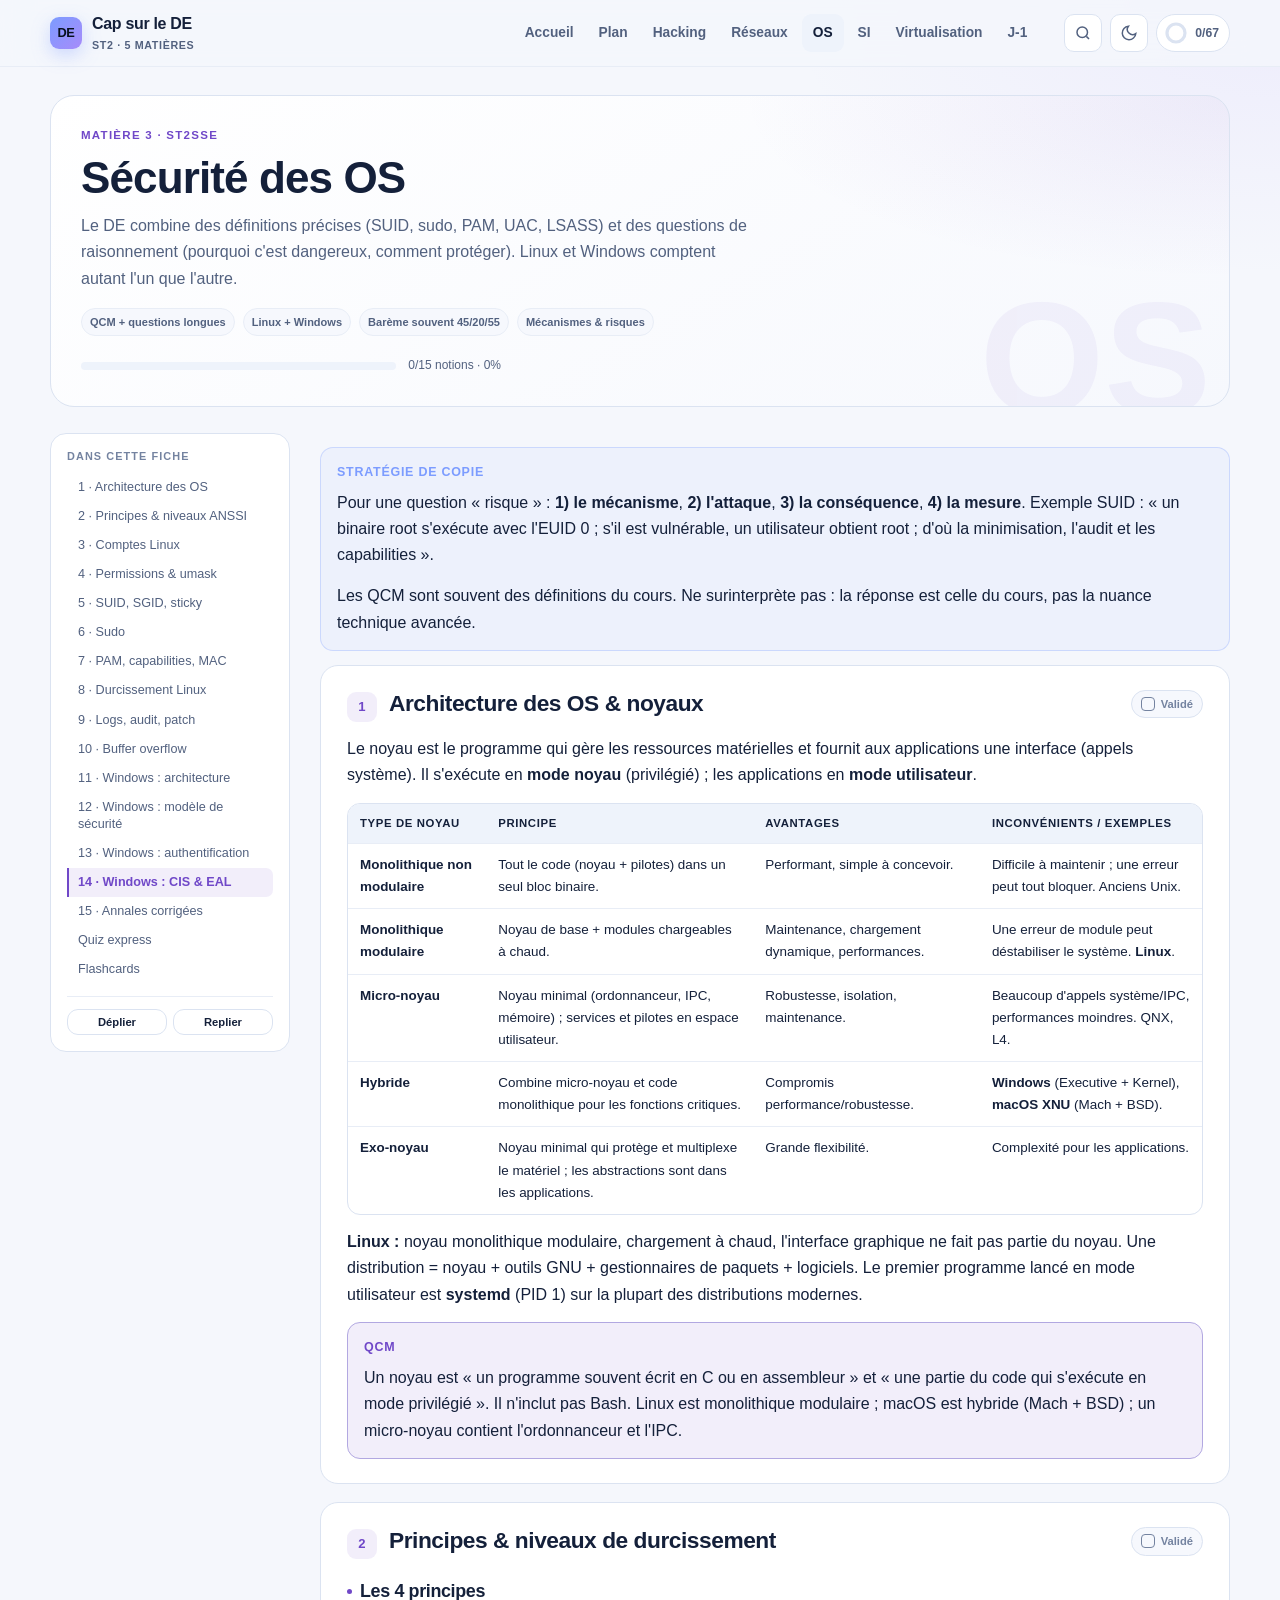
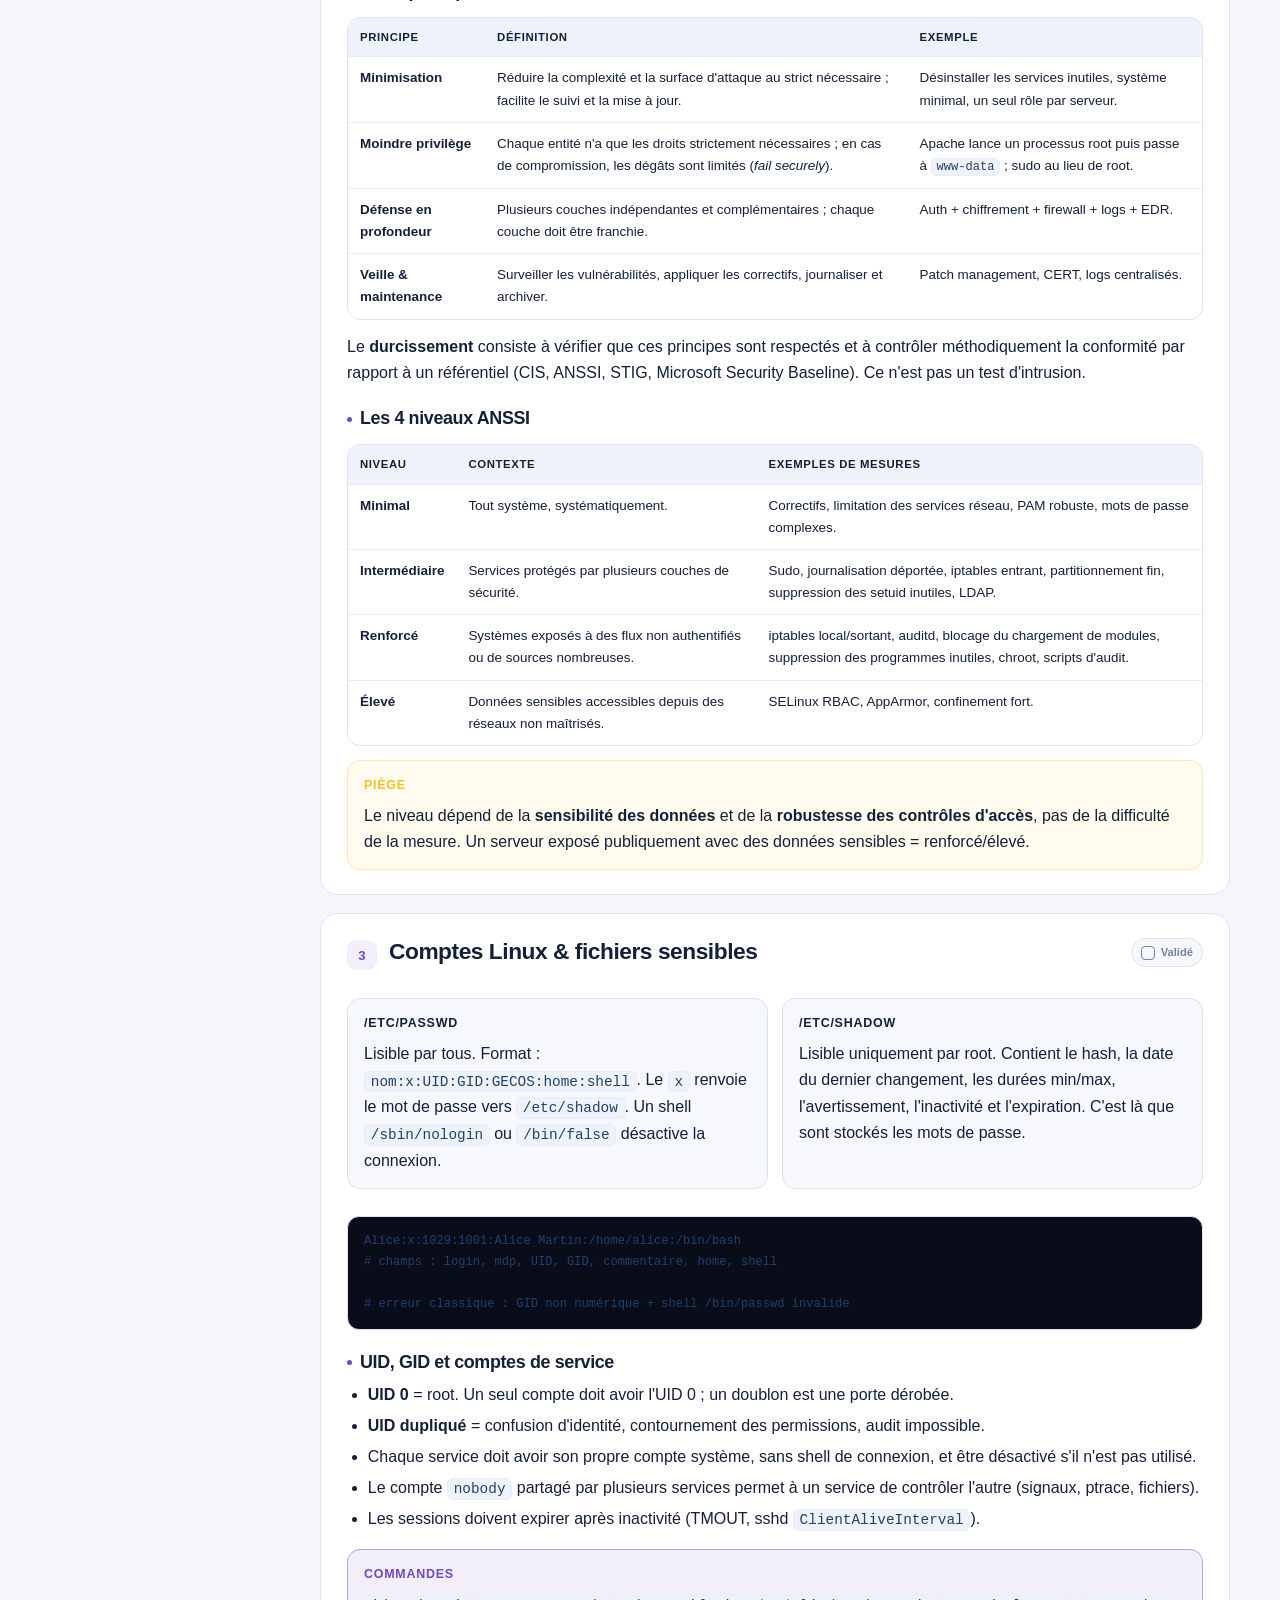
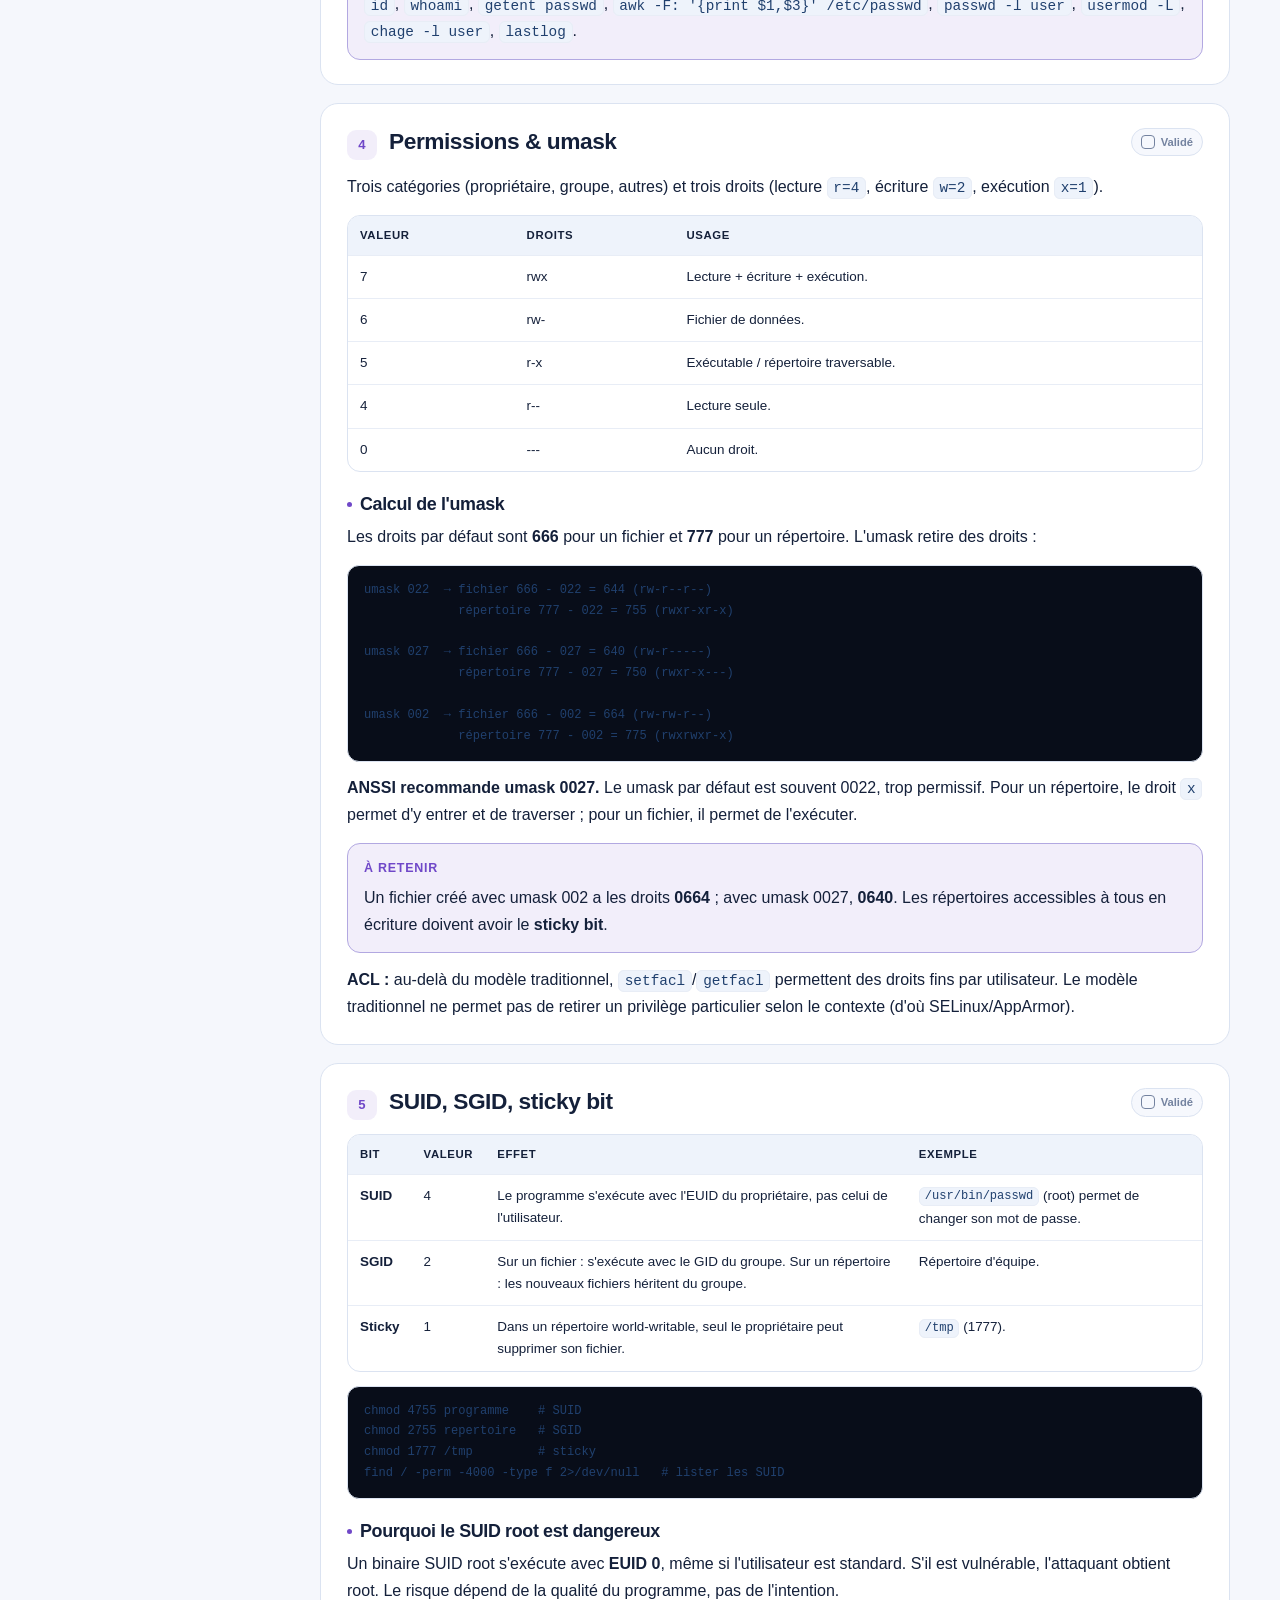
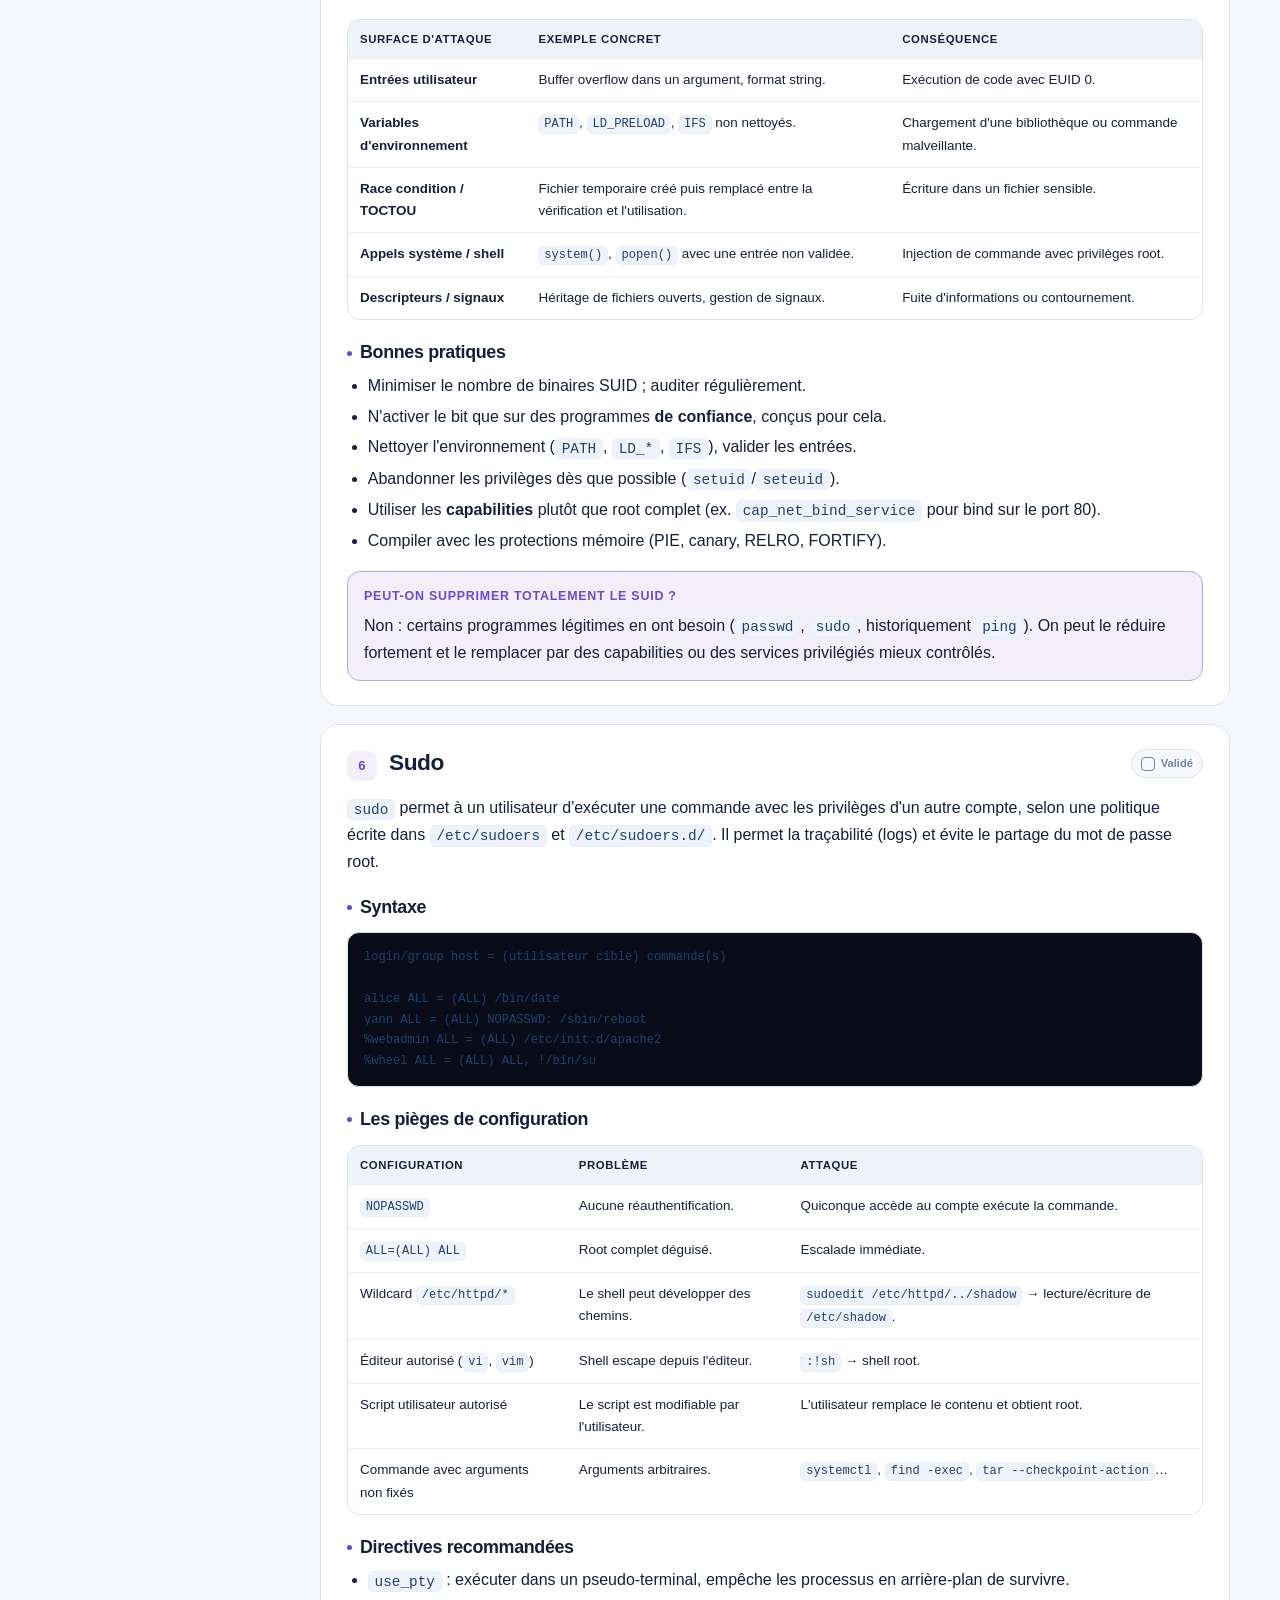
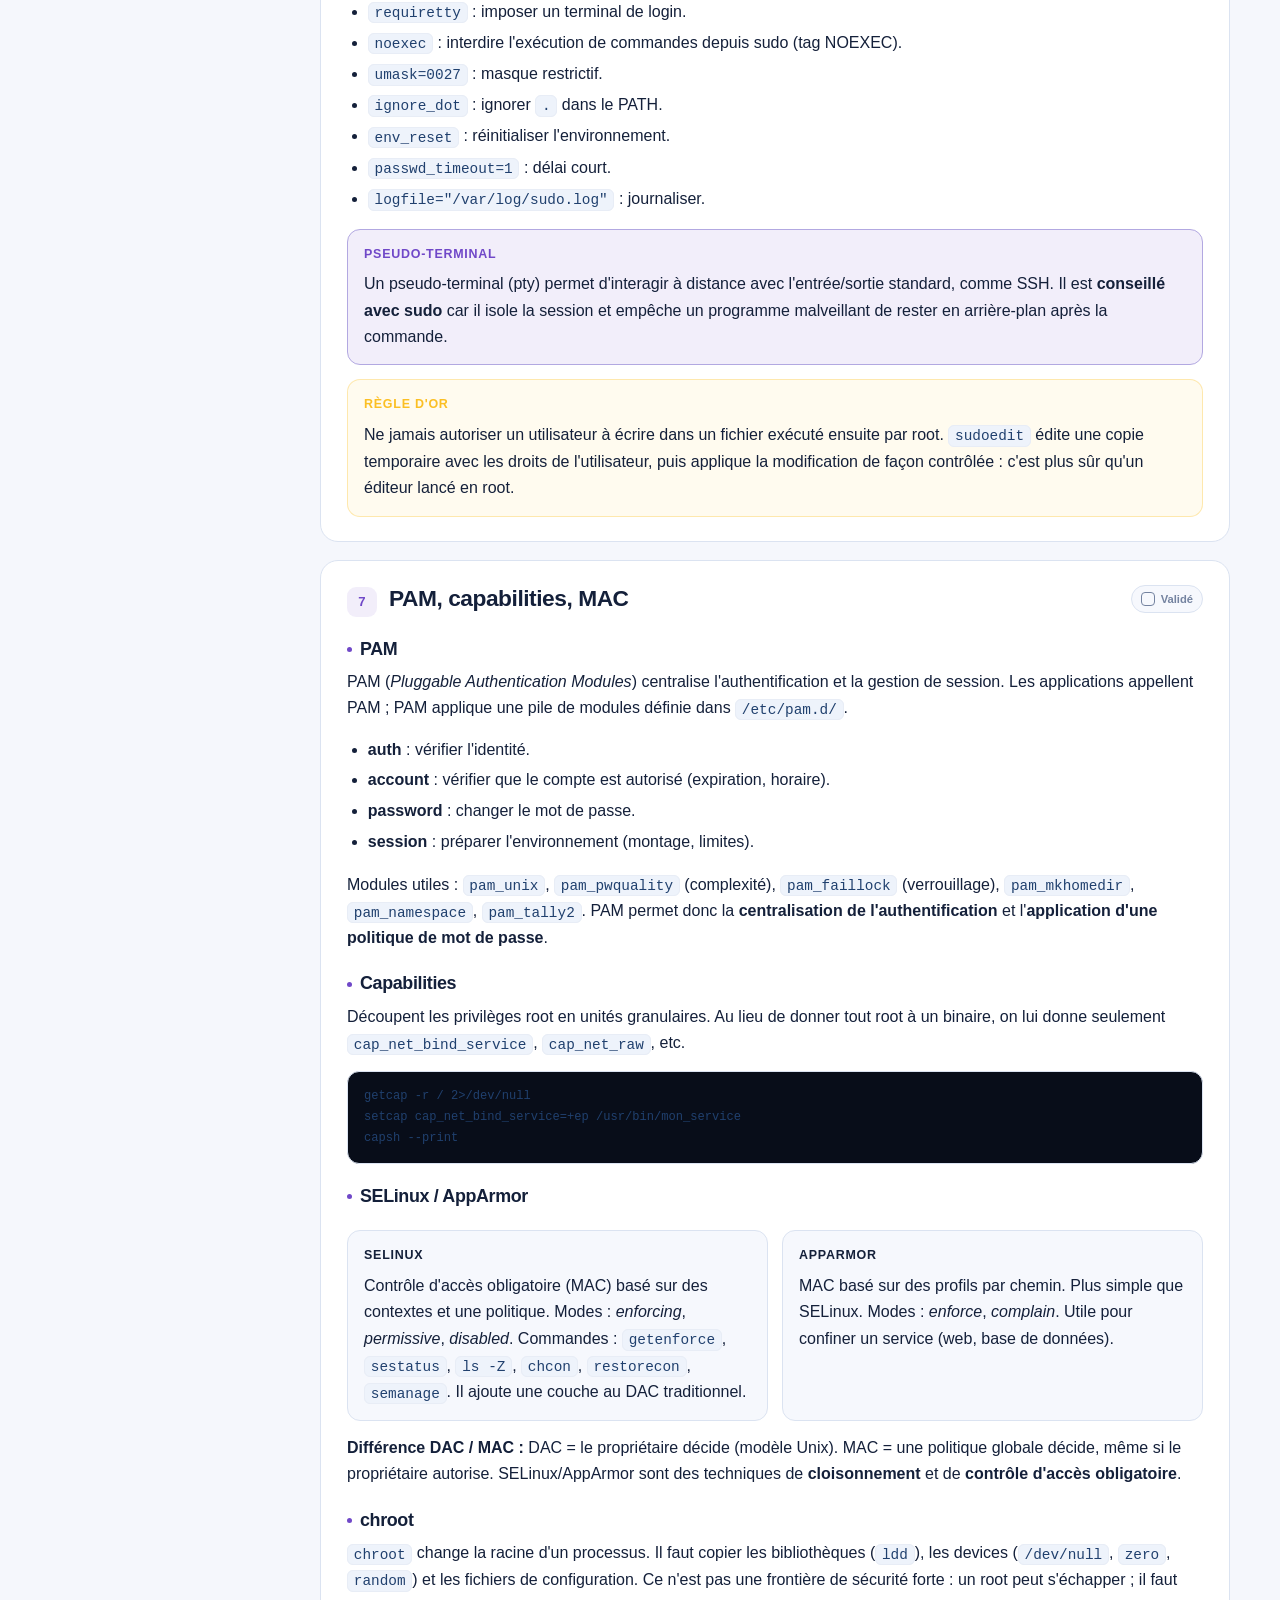
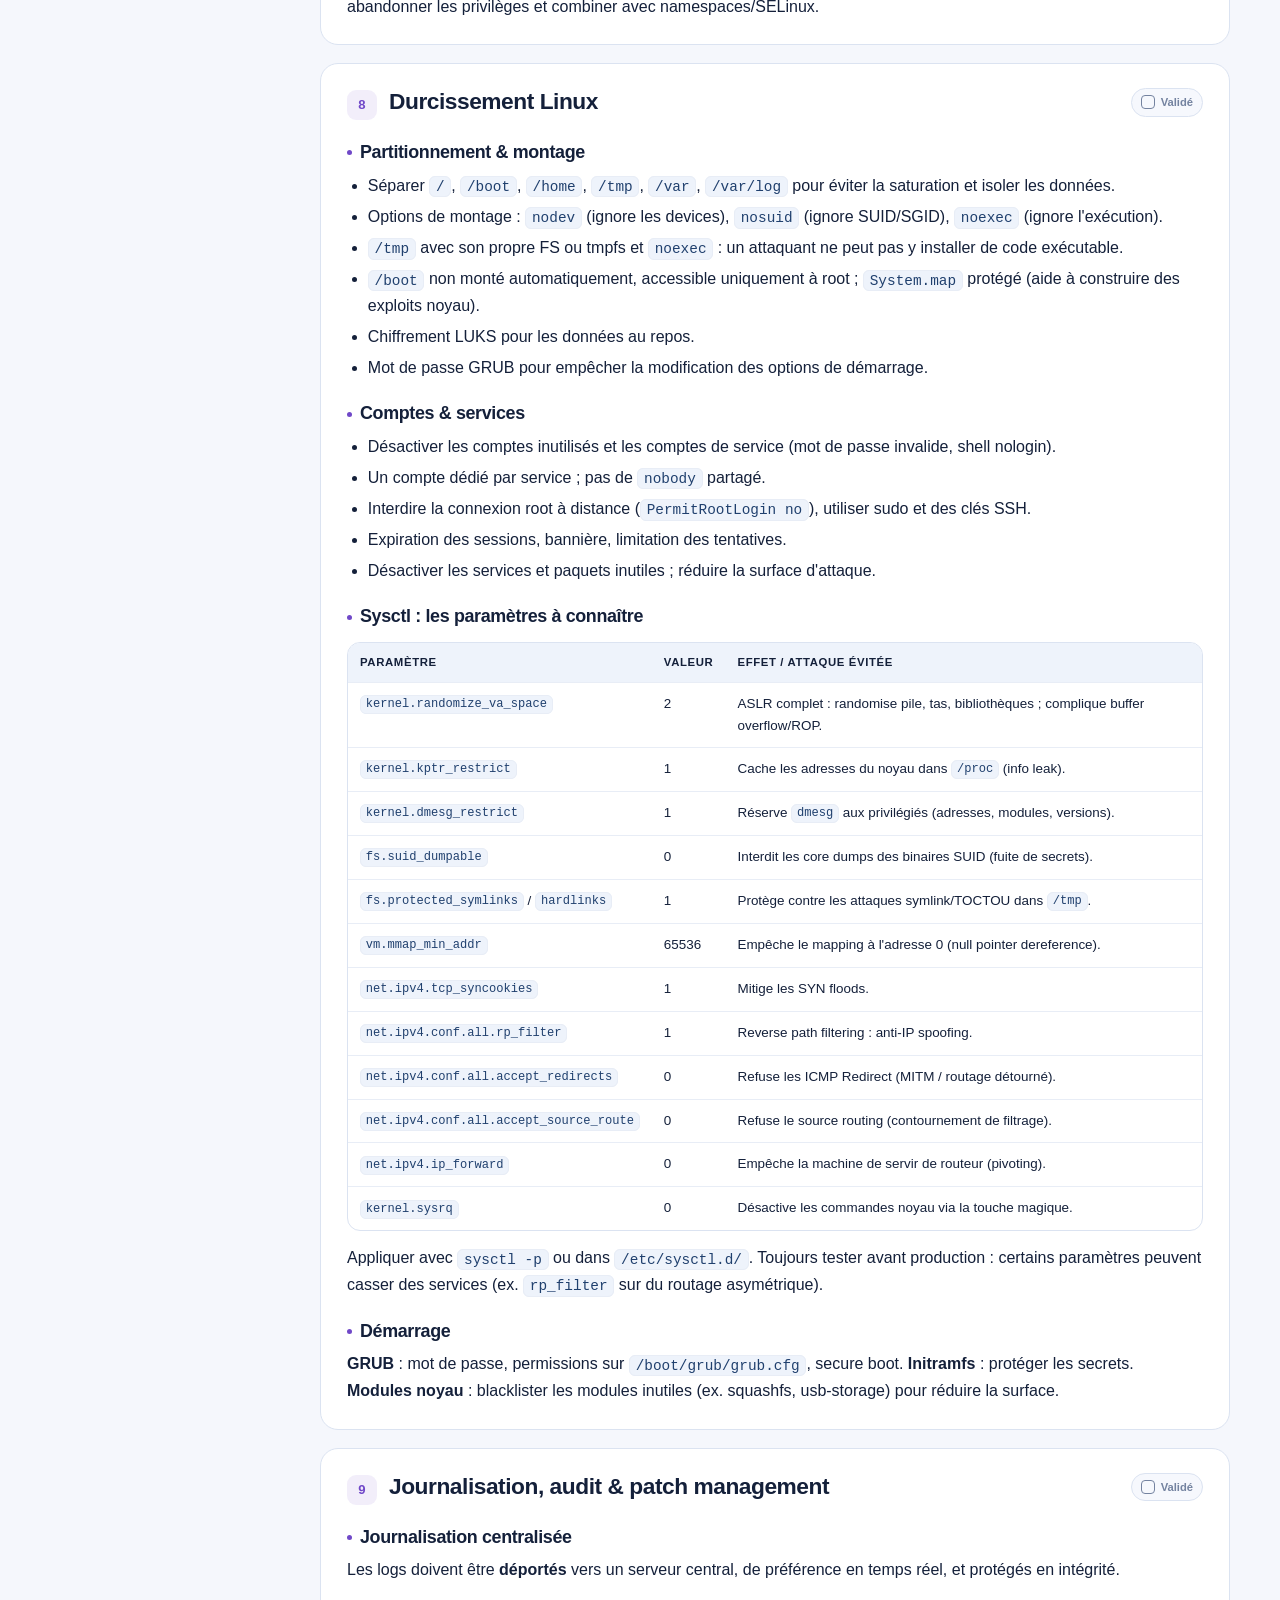
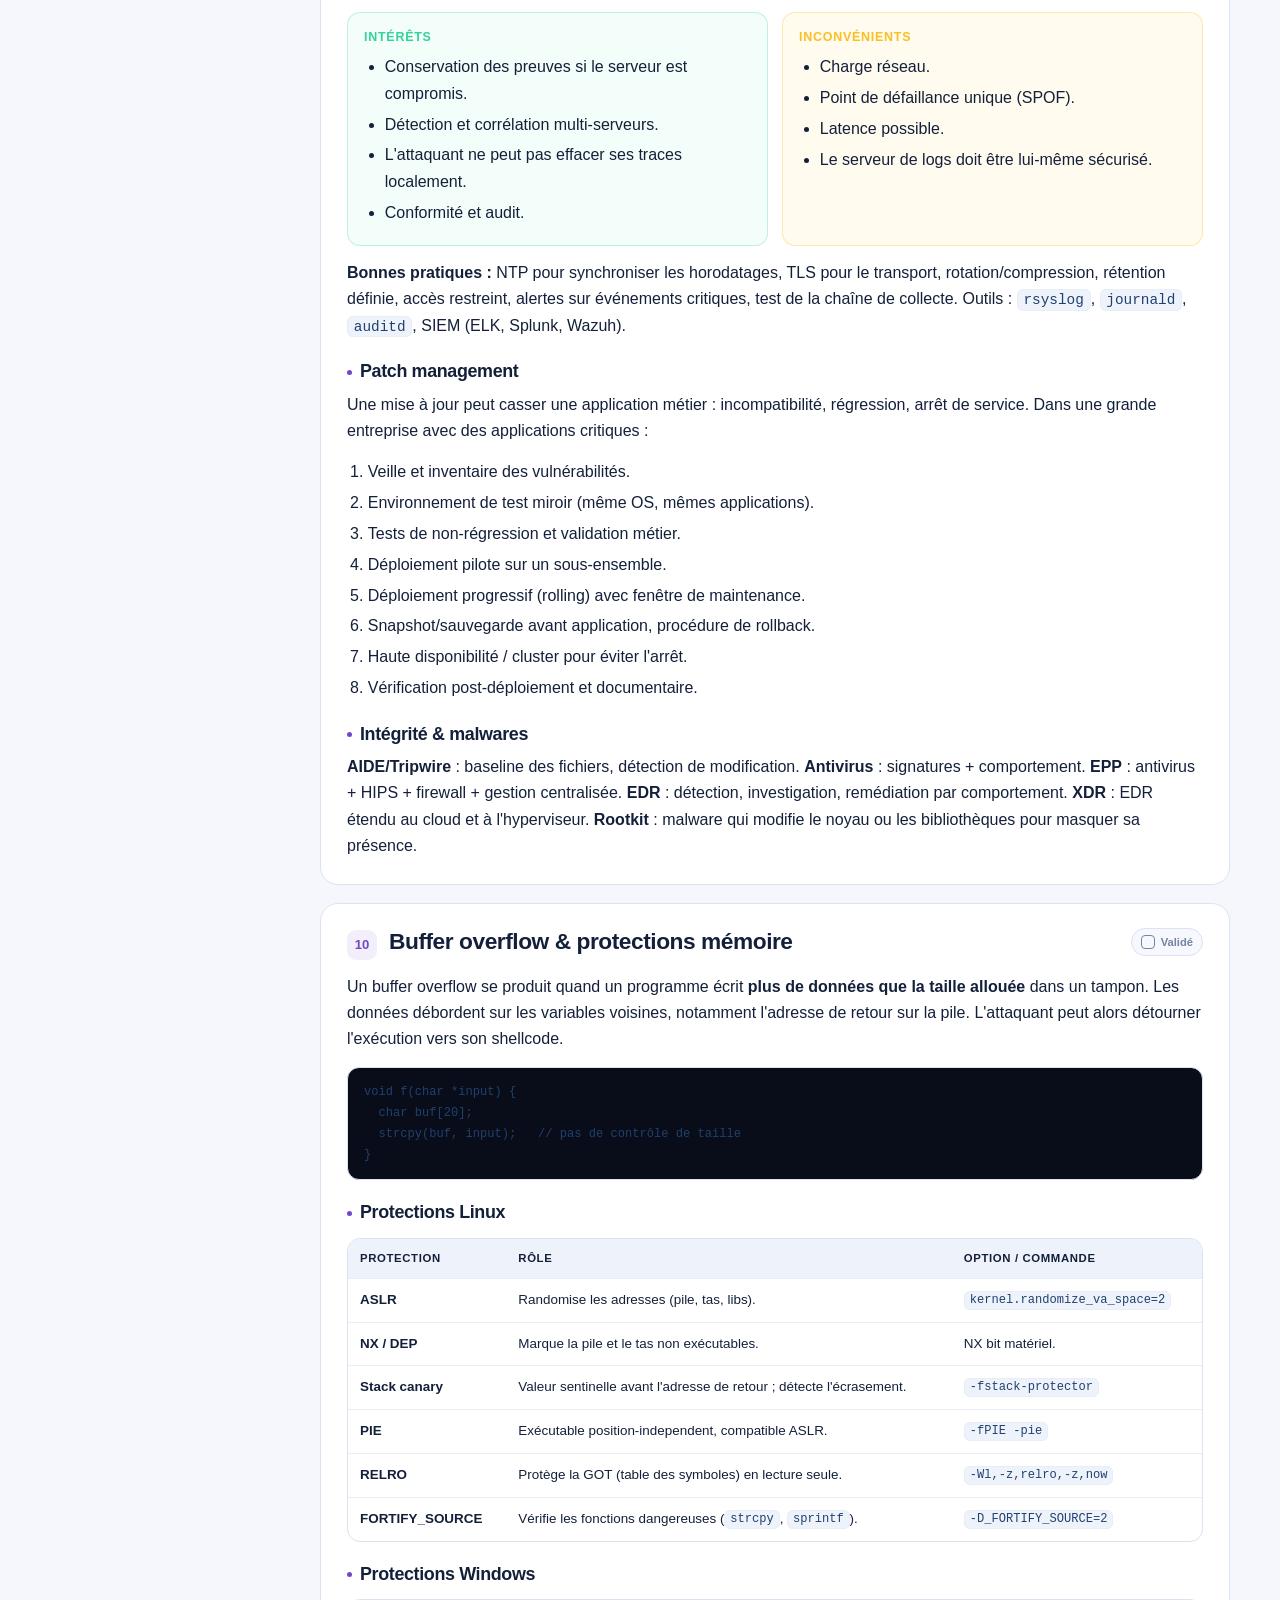
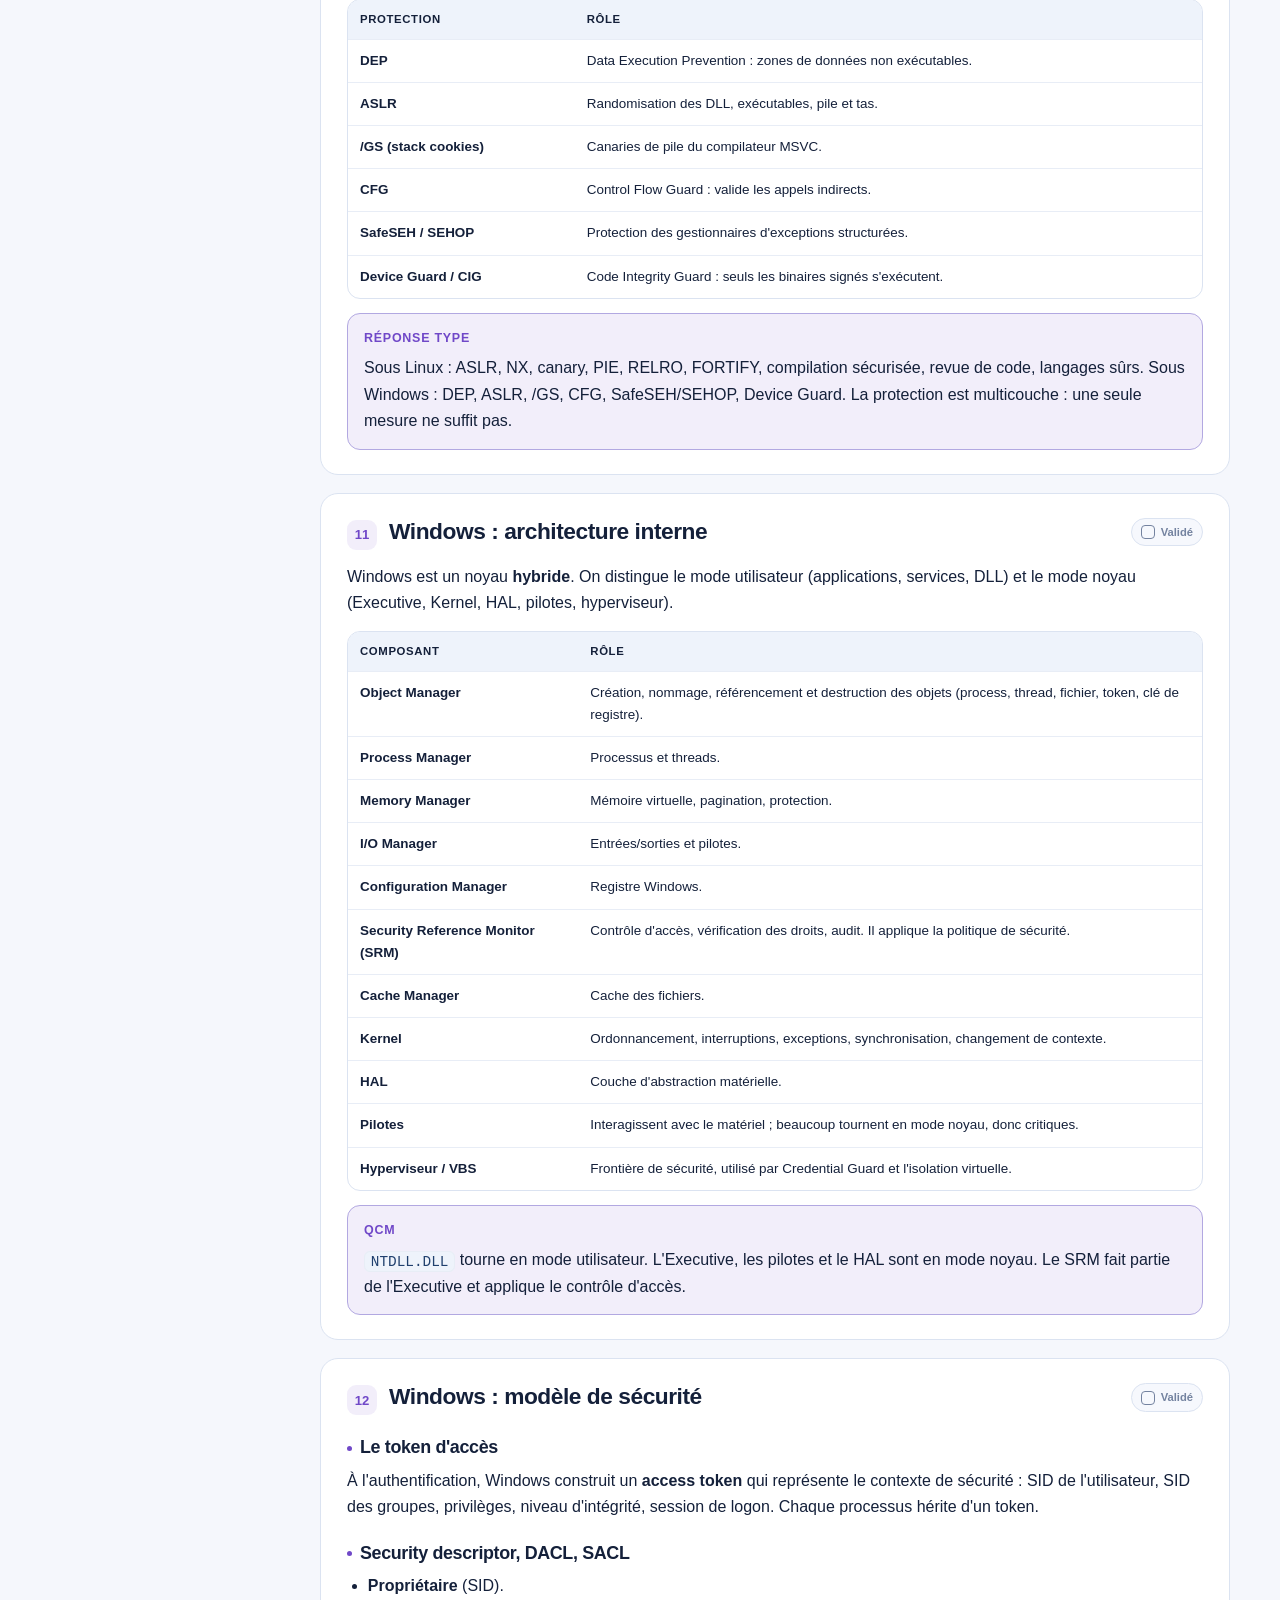
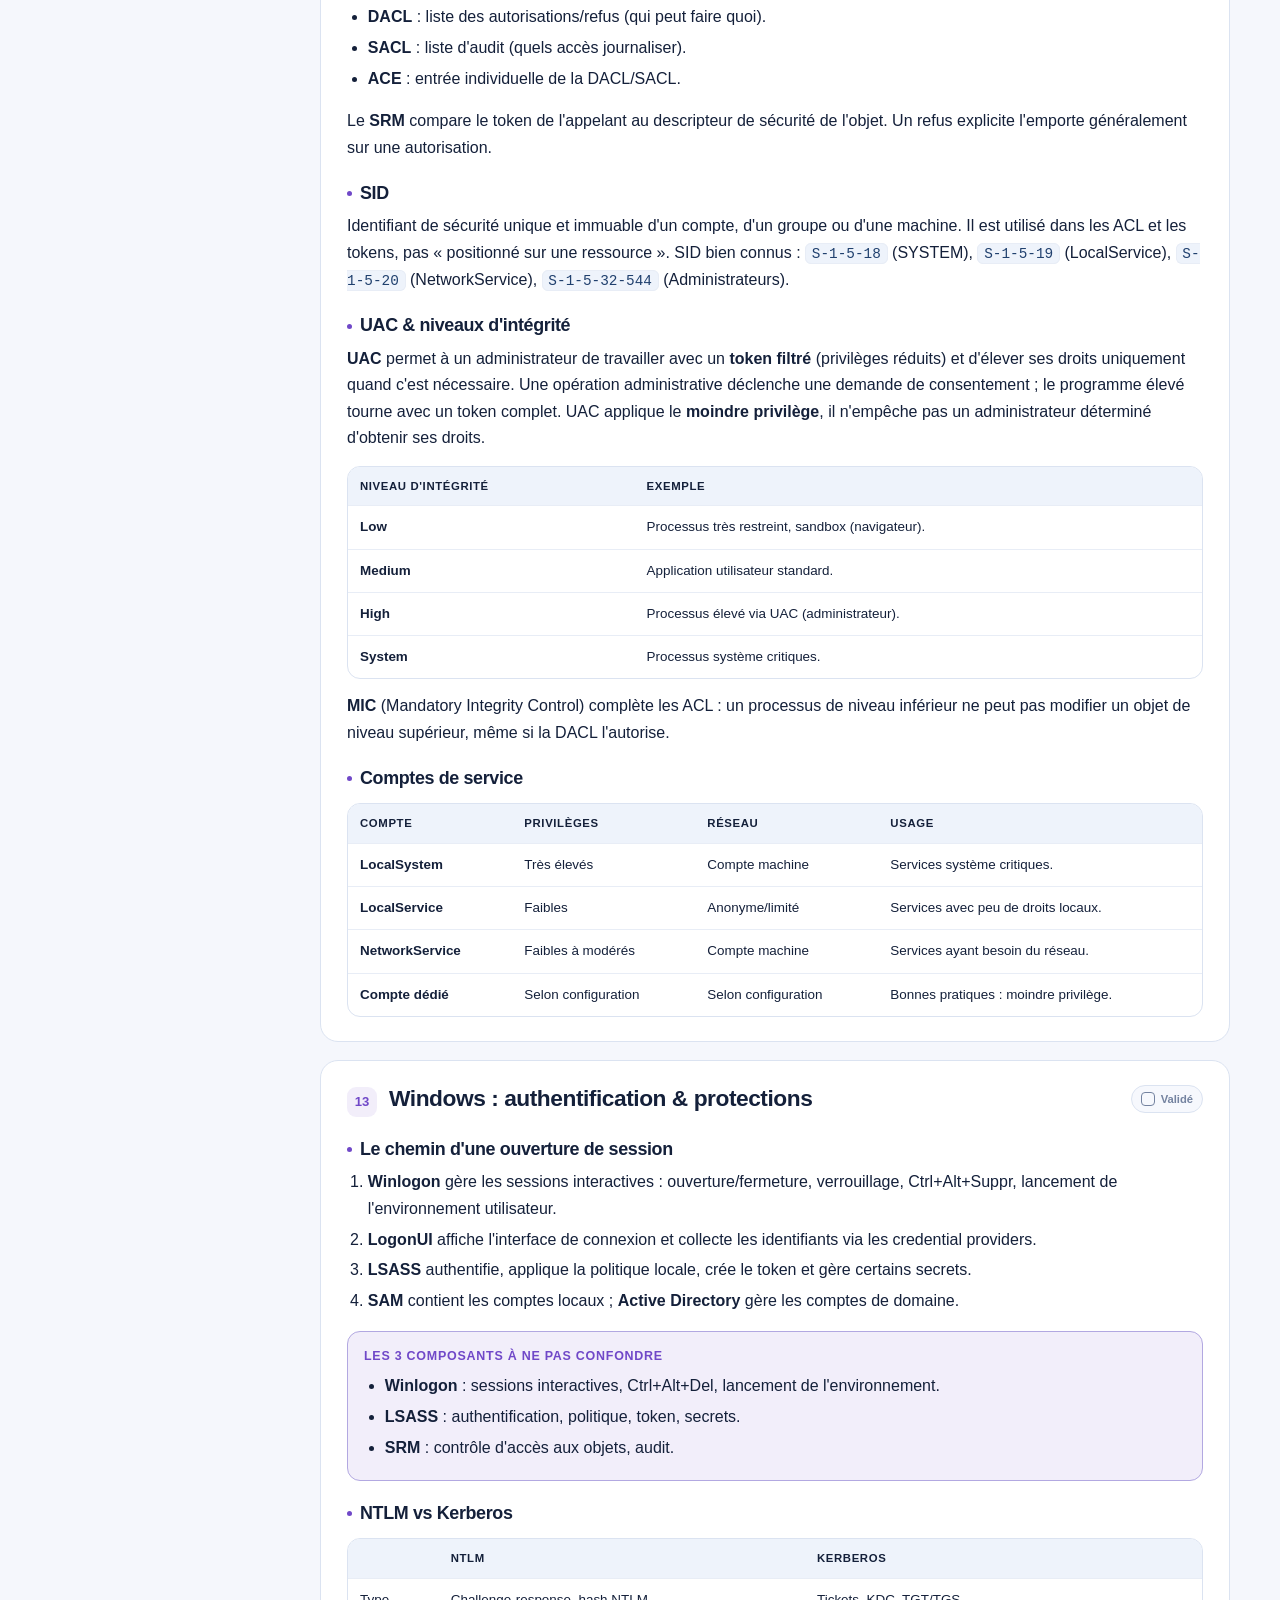
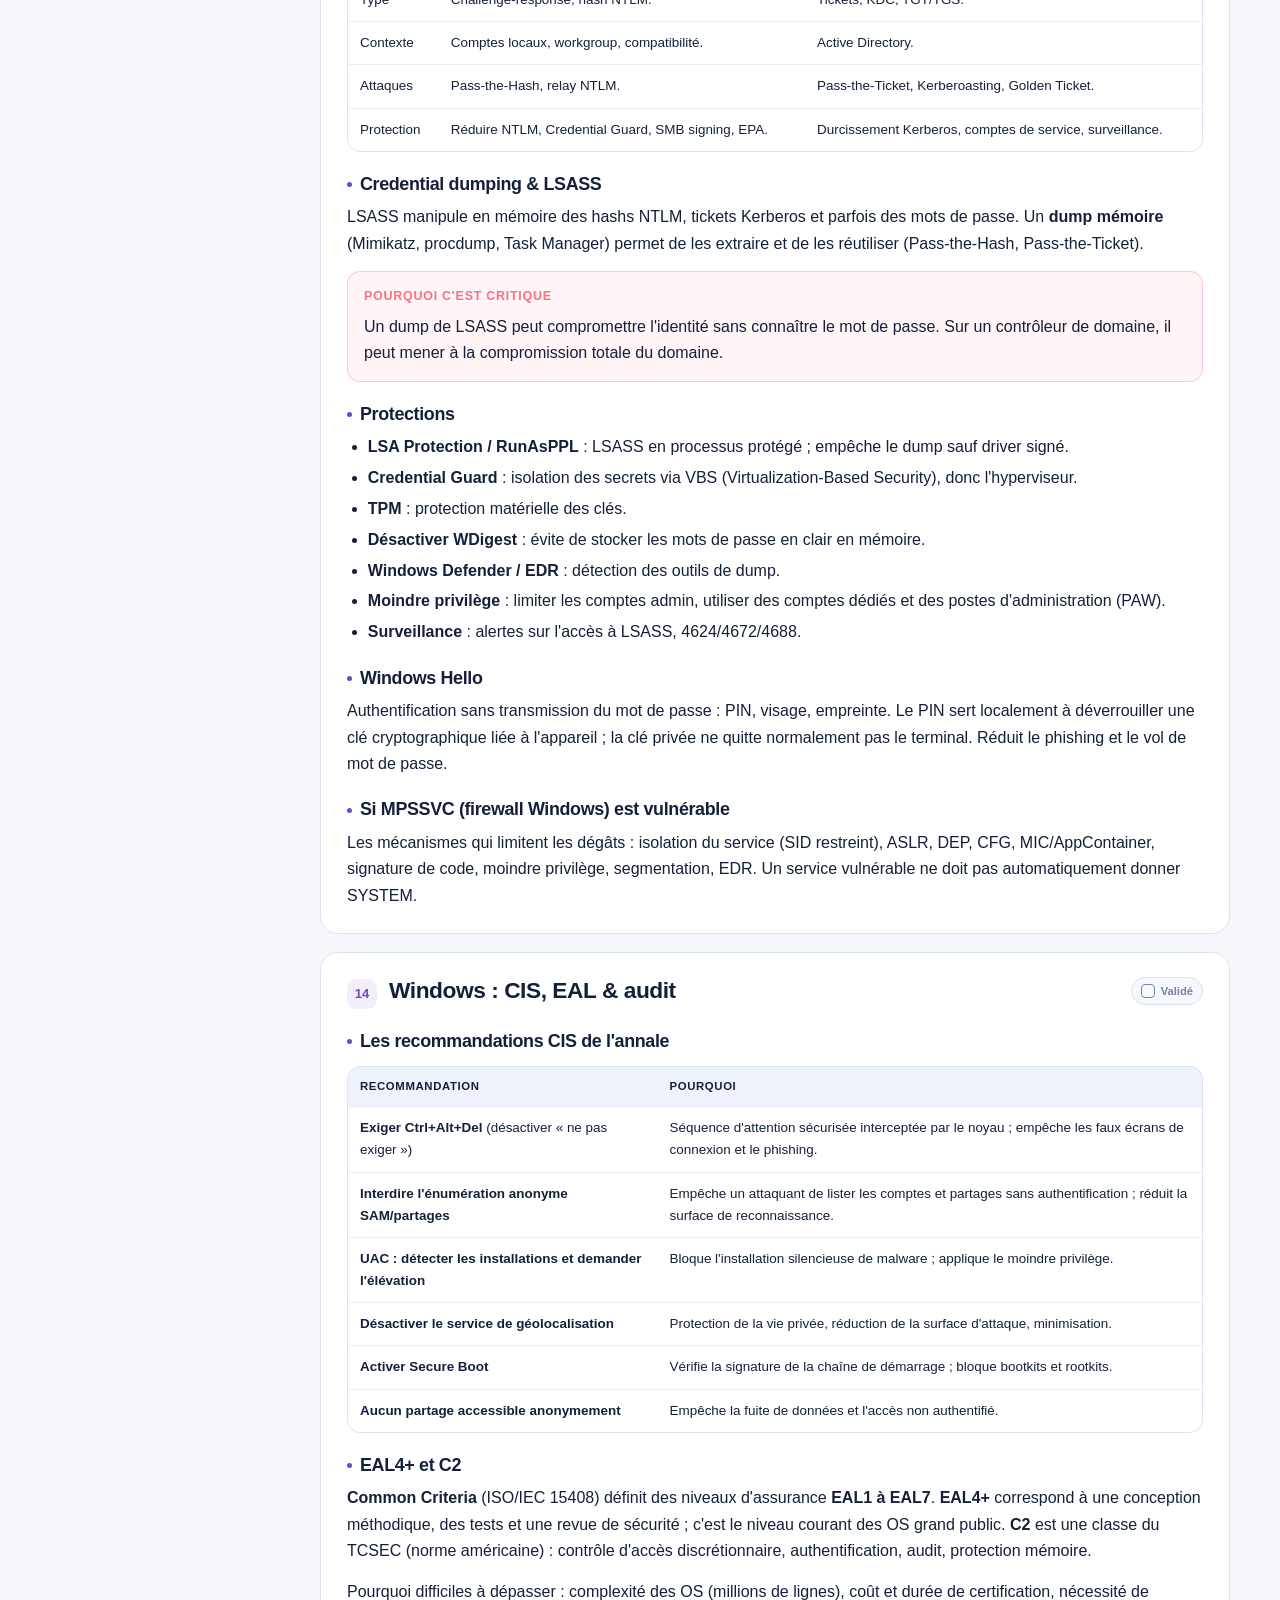
==== commit 12ddd8de: "Anonymisation des exemples et mise à jour de l'index" ====
--- a/os.html
+++ b/os.html
@@ -103,7 +103,7 @@
           <div class="box"><div class="box-title">/etc/passwd</div><p>Lisible par tous. Format : <code>nom:x:UID:GID:GECOS:home:shell</code>. Le <code>x</code> renvoie le mot de passe vers <code>/etc/shadow</code>. Un shell <code>/sbin/nologin</code> ou <code>/bin/false</code> désactive la connexion.</p></div>
           <div class="box"><div class="box-title">/etc/shadow</div><p>Lisible uniquement par root. Contient le hash, la date du dernier changement, les durées min/max, l'avertissement, l'inactivité et l'expiration. C'est là que sont stockés les mots de passe.</p></div>
         </div>
-        <pre><code>Salim:x:1029:1001:Salim Ben:/home/salim:/bin/bash
+        <pre><code>Alice:x:1029:1001:Alice Martin:/home/alice:/bin/bash
 # champs : login, mdp, UID, GID, commentaire, home, shell
 
 # erreur classique : GID non numérique + shell /bin/passwd invalide</code></pre>
@@ -168,7 +168,7 @@
         <h3>Syntaxe</h3>
         <pre><code>login/group host = (utilisateur cible) commande(s)
 
-salim ALL = (ALL) /bin/date
+alice ALL = (ALL) /bin/date
 yann ALL = (ALL) NOPASSWD: /sbin/reboot
 %webadmin ALL = (ALL) /etc/init.d/apache2
 %wheel ALL = (ALL) ALL, !/bin/su</code></pre>
